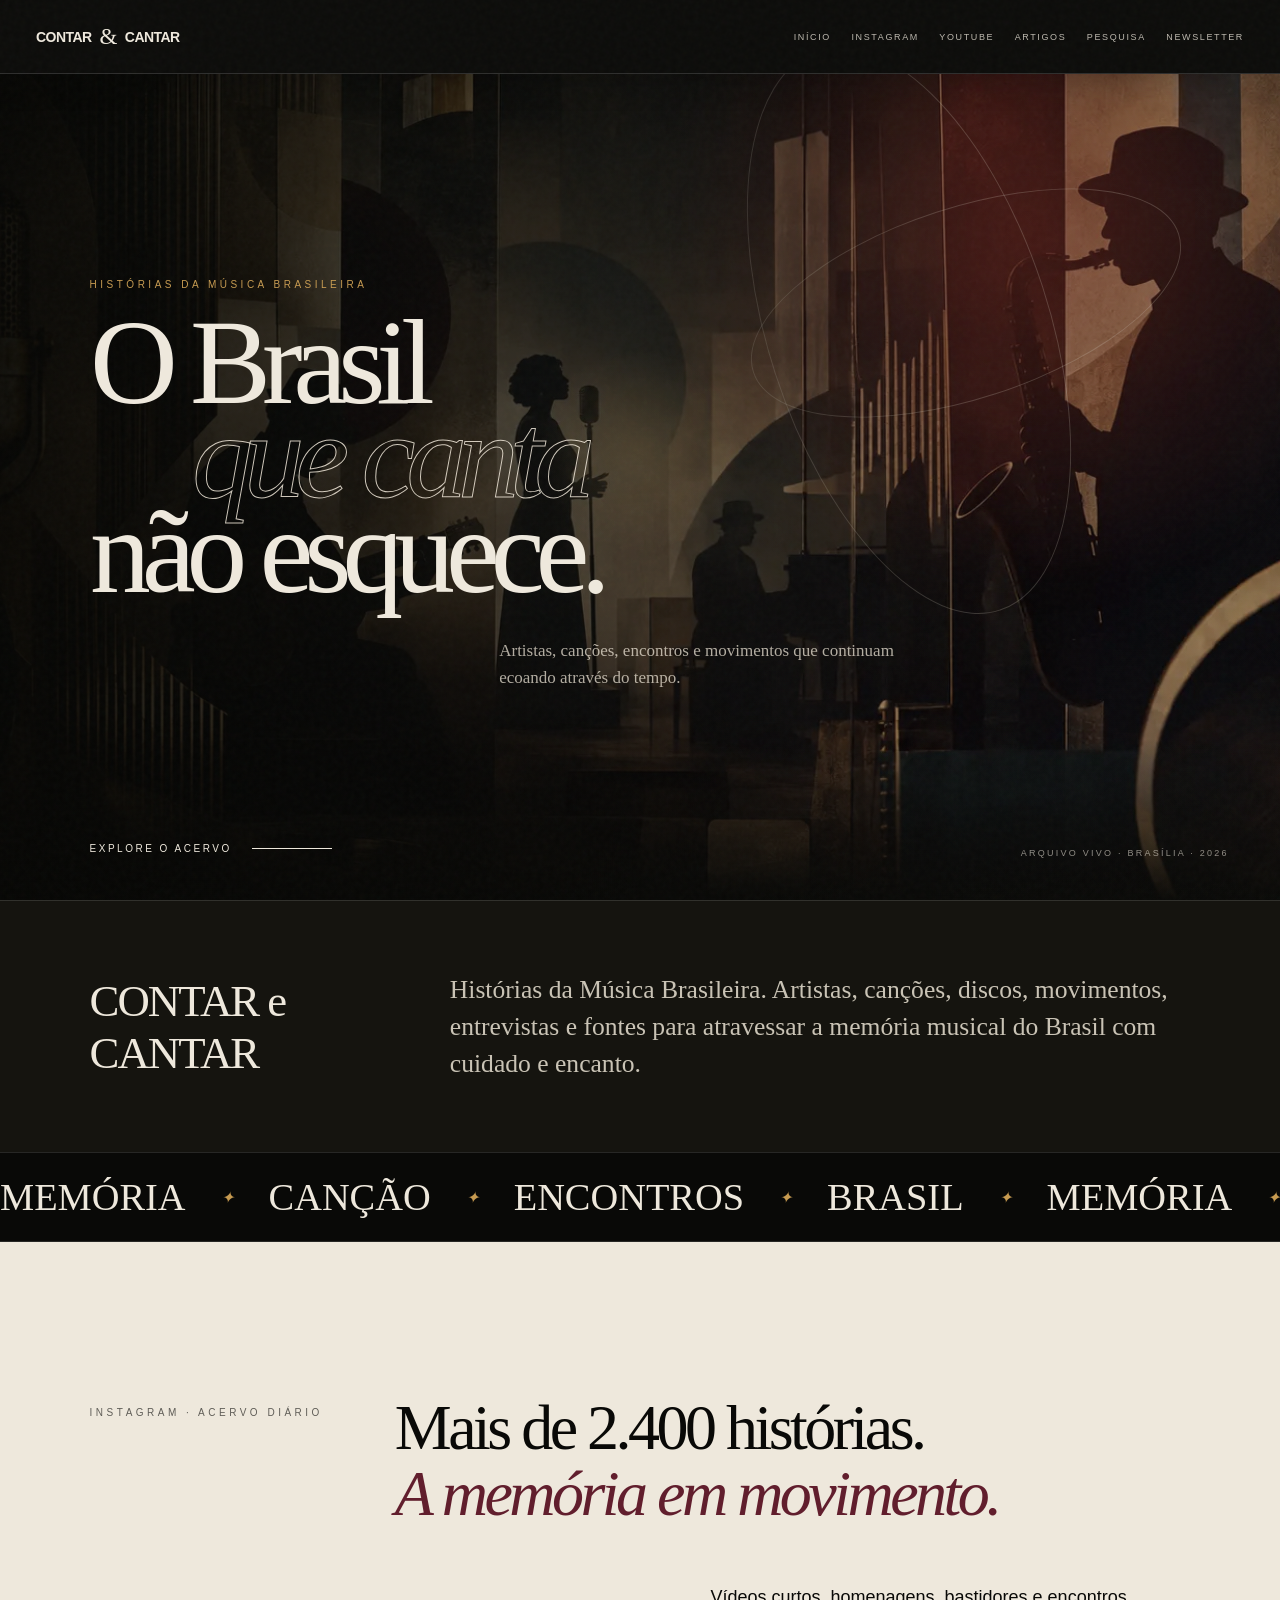
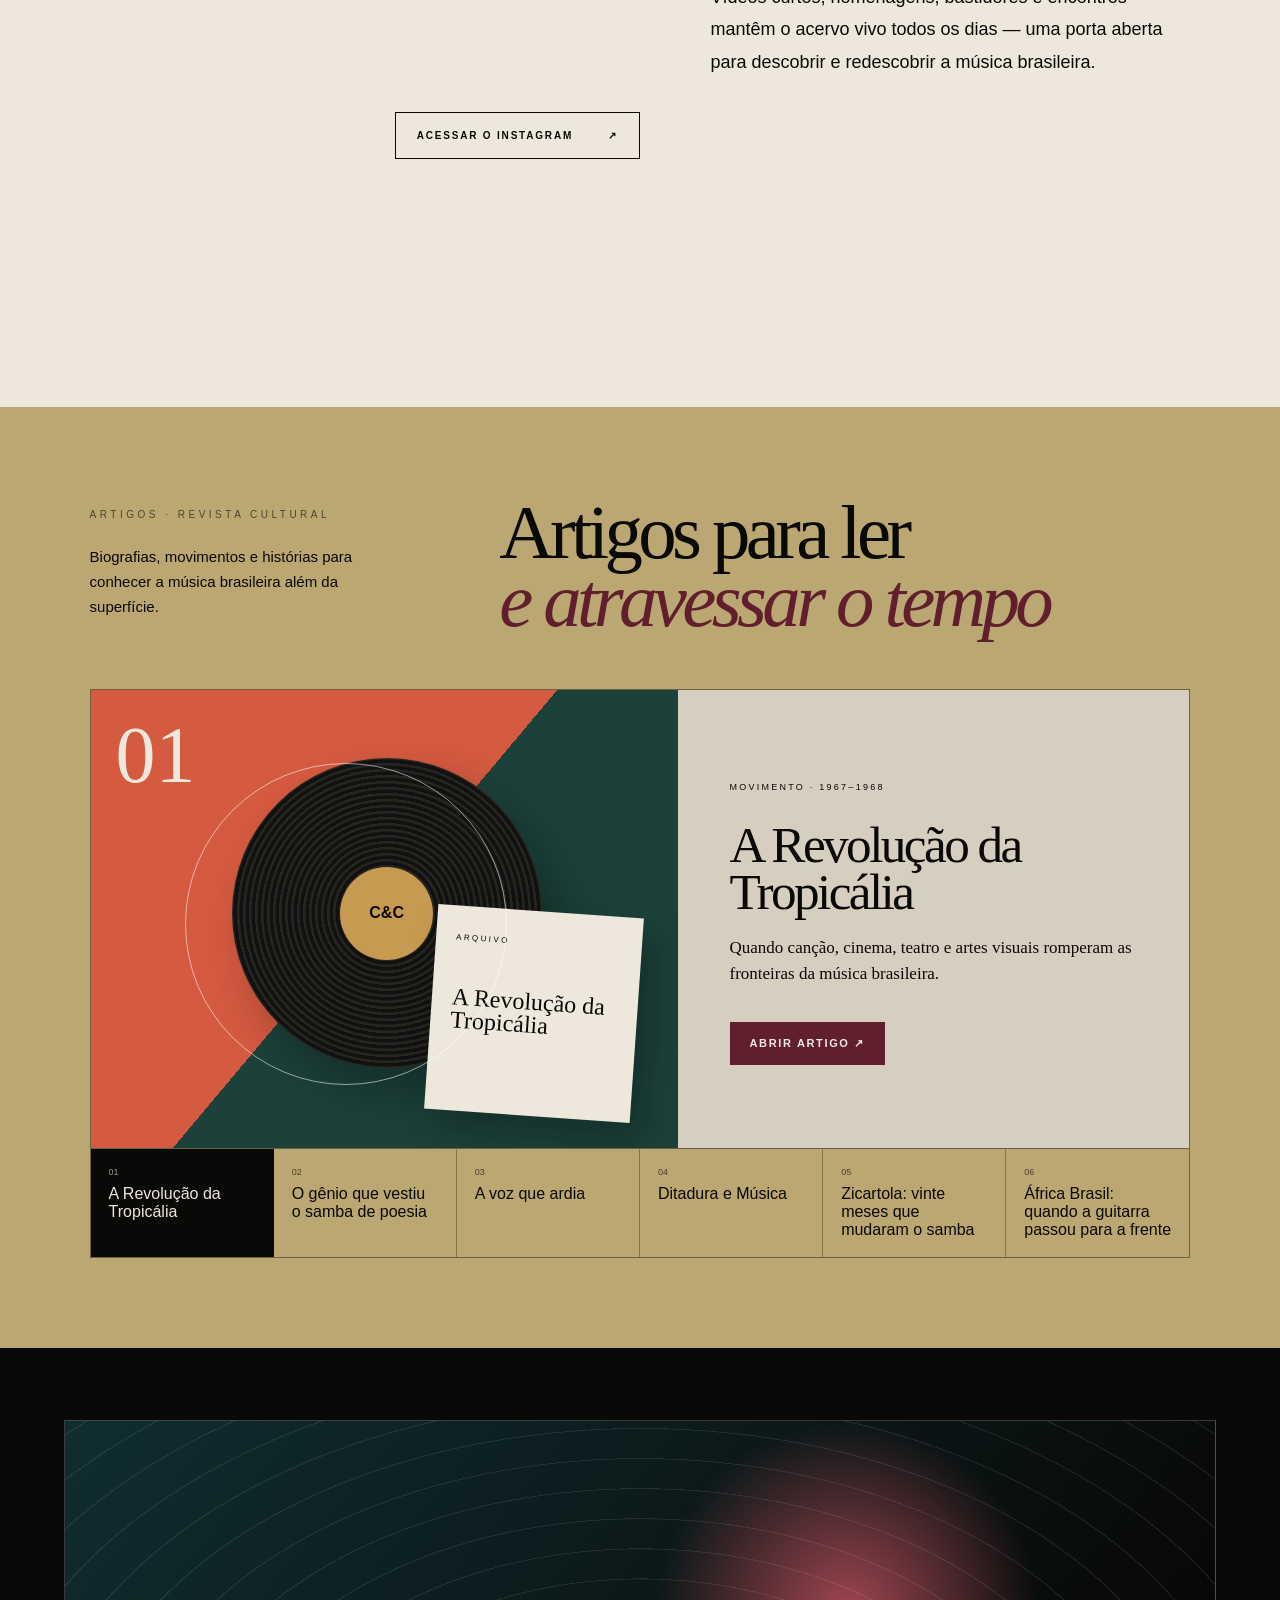
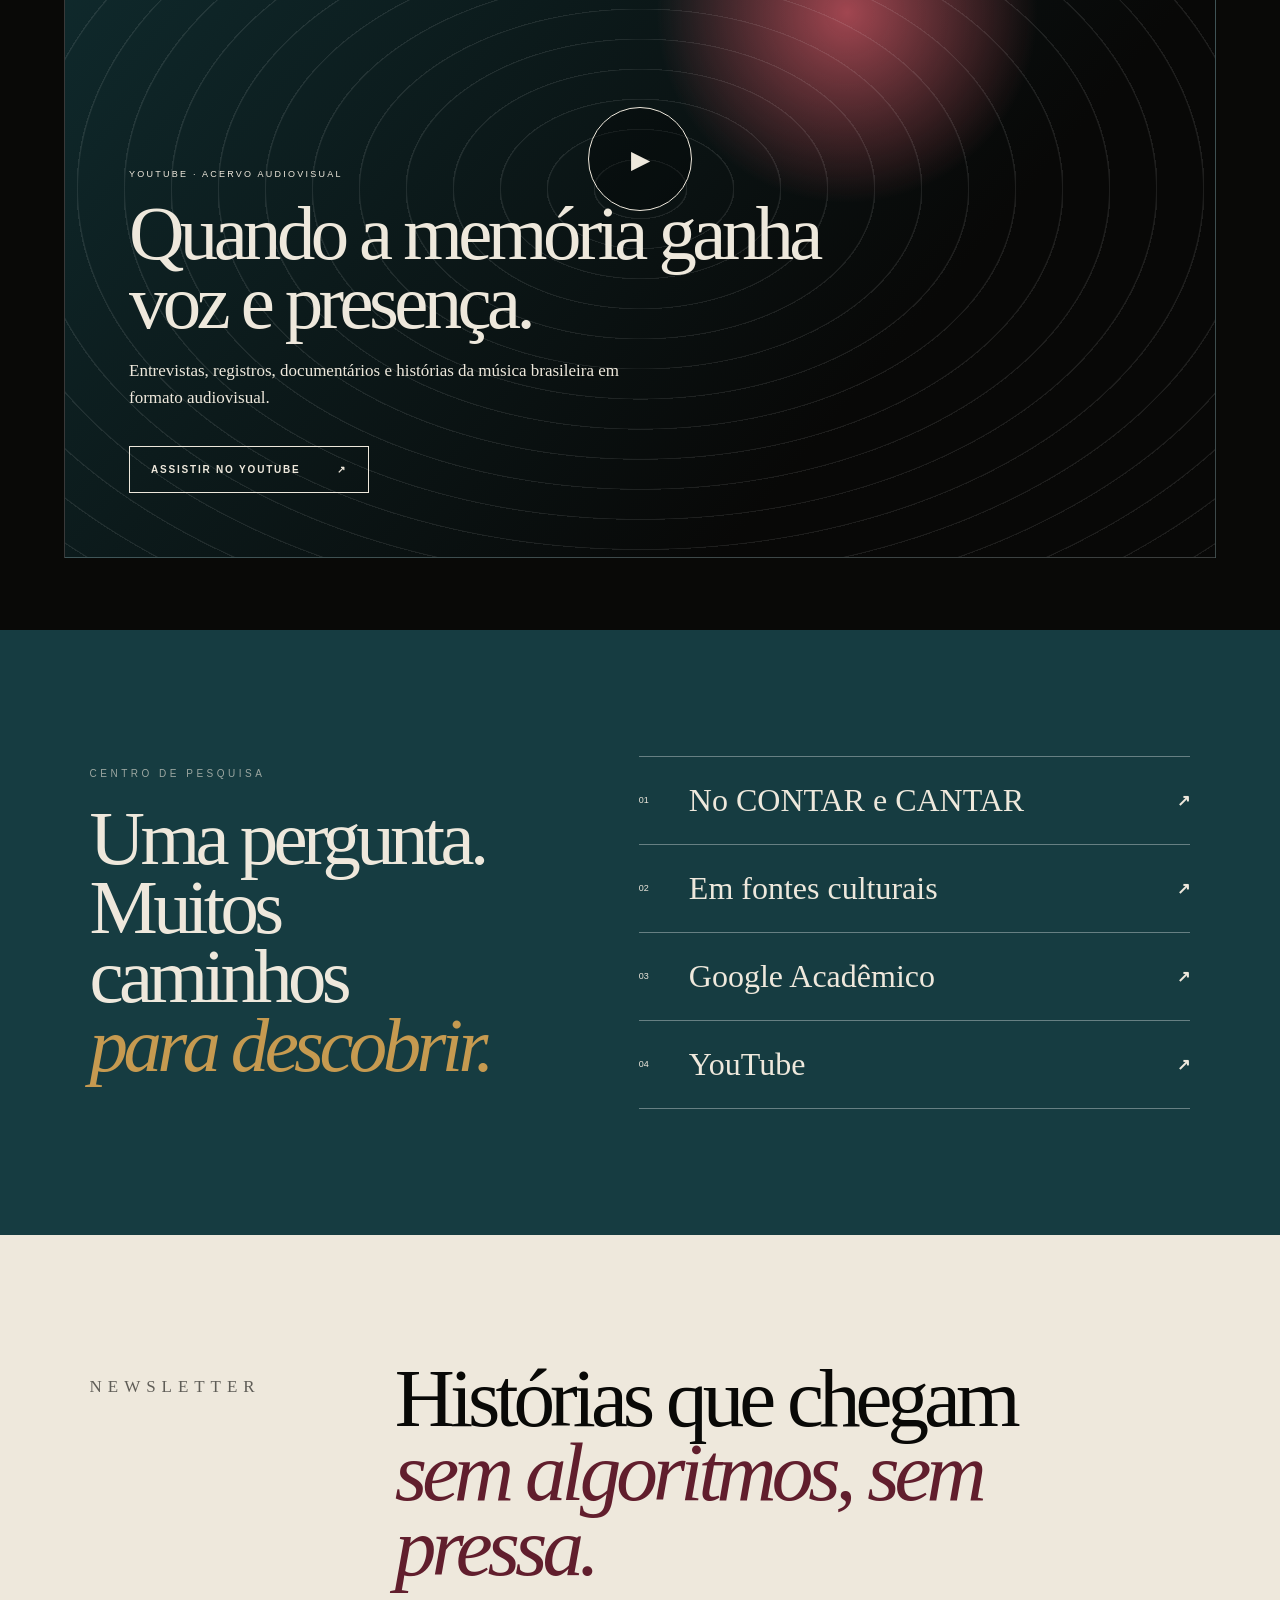
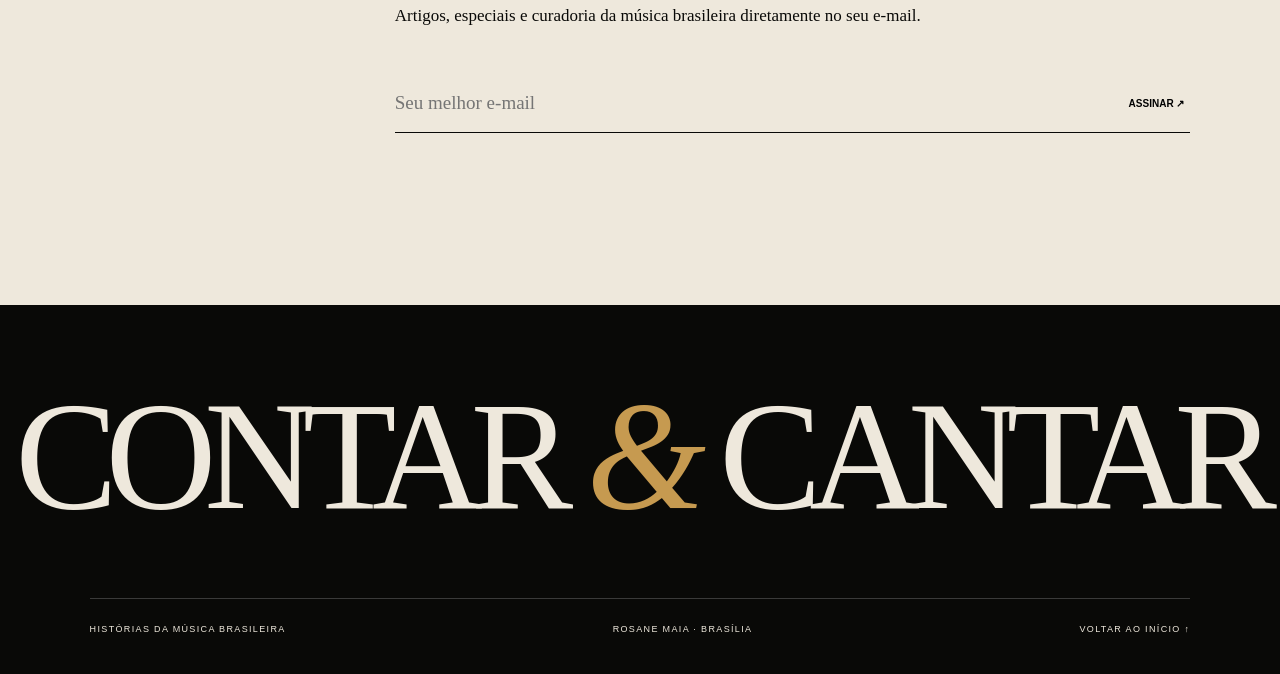
==== index.html @ 78b7885a "Add files via upload" ====
<!doctype html>
<html lang="pt-BR">
<head>
  <meta charset="utf-8">
  <meta name="viewport" content="width=device-width,initial-scale=1">
  <meta name="description" content="Histórias da Música Brasileira. Artistas, canções, discos, movimentos, entrevistas e fontes.">
  <meta name="theme-color" content="#0b0b09">
  <meta name="robots" content="index,follow,max-image-preview:large">
  <title>CONTAR e CANTAR | Histórias da Música Brasileira</title>
  <link rel="canonical" href="https://rmcontarecantar.art.br/">
  <link rel="icon" href="favicon.svg" type="image/svg+xml">
  <link rel="preload" as="image" href="assets/images/hero.webp" type="image/webp" fetchpriority="high">
  <meta property="og:locale" content="pt_BR">
  <meta property="og:type" content="website">
  <meta property="og:site_name" content="RM ContaReCantar">
  <meta property="og:title" content="CONTAR e CANTAR | Histórias da Música Brasileira">
  <meta property="og:description" content="Artistas, canções, discos, movimentos, entrevistas e fontes para atravessar a memória musical do Brasil.">
  <meta property="og:url" content="https://rmcontarecantar.art.br/">
  <meta property="og:image" content="https://rmcontarecantar.art.br/assets/images/og-contar-cantar.jpg">
  <meta property="og:image:width" content="1200">
  <meta property="og:image:height" content="630">
  <meta property="og:image:alt" content="CONTAR e CANTAR — Histórias da Música Brasileira">
  <meta name="twitter:card" content="summary_large_image">
  <meta name="twitter:title" content="CONTAR e CANTAR | Histórias da Música Brasileira">
  <meta name="twitter:description" content="Um arquivo vivo de artistas, canções, encontros e movimentos da música brasileira.">
  <meta name="twitter:image" content="https://rmcontarecantar.art.br/assets/images/og-contar-cantar.jpg">
  <script async src="https://www.googletagmanager.com/gtag/js?id=G-LFFVYB42R1"></script>
  <script>
    window.dataLayer = window.dataLayer || [];
    function gtag(){dataLayer.push(arguments);}
    gtag('js', new Date());
    gtag('config', 'G-LFFVYB42R1');
  </script>
  <style>
    :root{--ink:#090907;--paper:#eee8dc;--gold:#c69a50;--wine:#611e2d;--petrol:#163c41;--mx:0;--my:0;--px:50vw;--py:50vh}
    *{box-sizing:border-box}
    html{scroll-behavior:smooth;background:var(--ink)}
    body{margin:0;overflow-x:hidden;background:var(--ink);color:var(--paper);font-family:Arial,Helvetica,sans-serif}
    a{color:inherit;text-decoration:none}
    button,input{font:inherit}
    .sr-only{position:absolute;width:1px;height:1px;padding:0;margin:-1px;overflow:hidden;clip:rect(0,0,0,0);white-space:nowrap;border:0}
    .grain{position:fixed;inset:0;z-index:100;pointer-events:none;opacity:.07;mix-blend-mode:screen;background-image:url("data:image/svg+xml,%3Csvg viewBox='0 0 180 180' xmlns='http://www.w3.org/2000/svg'%3E%3Cfilter id='n'%3E%3CfeTurbulence type='fractalNoise' baseFrequency='.9' numOctaves='4' stitchTiles='stitch'/%3E%3C/filter%3E%3Crect width='100%25' height='100%25' filter='url(%23n)' opacity='.45'/%3E%3C/svg%3E")}
    .aura{position:fixed;z-index:99;left:var(--px);top:var(--py);width:210px;height:210px;border-radius:50%;pointer-events:none;background:radial-gradient(circle,rgba(214,170,89,.14),transparent 68%);mix-blend-mode:screen;transform:translate(-50%,-50%)}
    header{position:fixed;inset:0 0 auto;z-index:90;min-height:74px;display:flex;align-items:center;justify-content:space-between;padding:18px 36px;background:#0b0b09;border-bottom:1px solid rgba(255,255,255,.14);box-shadow:0 8px 30px rgba(0,0,0,.18)}
    .brand{display:flex;align-items:center;gap:8px;font-size:14px;font-weight:800;letter-spacing:-.04em}
    .brand i{font:400 23px Georgia,serif}
    nav{display:flex;gap:clamp(12px,1.6vw,28px);font-size:9px;text-transform:uppercase;letter-spacing:.18em}
    nav a{position:relative;opacity:.78}
    nav a:hover{opacity:1}
    nav a:after{content:"";position:absolute;left:0;bottom:-6px;width:100%;height:1px;background:currentColor;transform:scaleX(0);transition:.3s}
    nav a:hover:after{transform:scaleX(1)}
    .menu{display:none;border:0;background:none;color:var(--paper);width:42px;height:42px}
    .menu span{display:block;width:24px;height:1px;margin:6px auto;background:currentColor}
    .hero{position:relative;min-height:100svh;overflow:hidden;display:flex;align-items:center;padding:150px 7vw 80px;isolation:isolate}
    .hero:after{content:"";position:absolute;inset:0;z-index:-1;background:linear-gradient(90deg,rgba(5,5,3,.94),rgba(5,5,3,.58) 45%,rgba(5,5,3,.16) 76%),linear-gradient(0deg,var(--ink),transparent 18%)}
    .hero-image{position:absolute;inset:-5%;z-index:-2;background:linear-gradient(130deg,rgba(15,45,48,.26),rgba(75,18,32,.18)),url("assets/images/hero.webp") center/cover no-repeat;transform:translate(calc(var(--mx) * -18px),calc(var(--my) * -18px)) scale(1.04);transition:transform .2s ease-out;filter:saturate(.84) contrast(1.08)}
    .glow{position:absolute;z-index:-1;width:60vw;height:60vw;right:-10vw;top:-12vw;border-radius:50%;background:radial-gradient(circle,rgba(133,46,36,.55),transparent 67%);filter:blur(20px);animation:breathe 6s ease-in-out infinite alternate}
    @keyframes breathe{to{transform:scale(1.18) translate(-3vw,2vw);opacity:.72}}
    .orbit{position:absolute;z-index:-1;border:1px solid rgba(239,229,211,.24);border-radius:50%;transform:rotate(-18deg);animation:orbit 16s ease-in-out infinite alternate}
    .orbit.one{width:35vw;height:15vw;right:7vw;top:23vh}.orbit.two{width:22vw;height:46vw;right:18vw;top:4vh;animation-duration:22s}
    @keyframes orbit{to{transform:rotate(12deg) translate3d(15px,-8px,0)}}
    .hero-copy{position:relative;z-index:2;max-width:980px}
    .kicker,.mark{margin:0 0 25px;font-size:10px;letter-spacing:.35em;text-transform:uppercase}.kicker{color:var(--gold)}
    h1{margin:0;font:400 clamp(68px,9.5vw,154px)/.78 Georgia,serif;letter-spacing:-.075em}
    h1 span{display:block;animation:rise 1.1s cubic-bezier(.2,.7,.2,1) both}h1 span:nth-child(2){margin-left:8vw;animation-delay:.12s}h1 span:nth-child(3){animation-delay:.24s}
    @keyframes rise{from{opacity:0;transform:translateY(70px) skewY(4deg)}to{opacity:1;transform:none}}
    .outline{color:transparent;-webkit-text-stroke:1px rgba(242,234,219,.84);font-style:italic}
    .hero-intro{max-width:430px;margin:38px 0 0 32vw;color:rgba(242,234,219,.72);font:17px/1.6 Georgia,serif}
    .explore{position:absolute;left:7vw;bottom:46px;display:flex;align-items:center;gap:20px;font-size:10px;text-transform:uppercase;letter-spacing:.25em}.explore:after{content:"";width:80px;height:1px;background:var(--paper);transition:.3s}.explore:hover:after{width:130px}
    .index{position:absolute;right:4vw;bottom:42px;margin:0;font-size:9px;text-transform:uppercase;letter-spacing:.25em;opacity:.58}
    .intro{display:grid;grid-template-columns:minmax(230px,.8fr) 2fr;gap:5vw;align-items:center;padding:70px 7vw;background:#15140f;border-top:1px solid rgba(255,255,255,.12)}
    .intro strong{font:400 clamp(28px,3.5vw,55px) Georgia,serif;letter-spacing:-.045em}.intro p{max-width:880px;margin:0;color:rgba(242,234,219,.82);font:clamp(19px,2vw,30px)/1.45 Georgia,serif}
    .marquee{overflow:hidden;padding:22px 0;border-block:1px solid rgba(255,255,255,.12)}.marquee div{width:max-content;display:flex;align-items:center;gap:35px;animation:marquee 25s linear infinite}.marquee span{font:clamp(24px,3vw,48px) Georgia,serif}.marquee i{color:var(--gold)}
    @keyframes marquee{to{transform:translateX(-50%)}}
    .reveal{opacity:0;transform:translateY(48px);transition:opacity .9s,transform .9s}.reveal.visible{opacity:1;transform:none}
    .instagram{min-height:85vh;display:grid;grid-template-columns:1fr 3fr;gap:40px;padding:17vh 7vw;background:var(--paper);color:var(--ink)}
    .mark{padding-top:12px;opacity:.62}
    .instagram h2{max-width:1000px;margin:0;font:400 clamp(42px,5vw,78px)/1.02 Georgia,serif;letter-spacing:-.055em}.instagram h2 em{color:var(--wine);font-weight:400}
    .instagram .support{display:block;max-width:480px;margin:55px 0 0 auto;font-size:18px;line-height:1.8}
    .cta{display:inline-flex;align-items:center;justify-content:space-between;gap:35px;min-width:240px;margin-top:34px;padding:17px 21px;border:1px solid;font-size:10px;font-weight:700;letter-spacing:.18em;text-transform:uppercase;transition:.25s}.cta:hover{transform:translateY(-4px);background:var(--wine);color:var(--paper)}
    .stories{padding:10vh 7vw;background:#bba772;color:var(--ink)}
    .stories-head{display:grid;grid-template-columns:1fr 2fr;gap:5vw;align-items:end;margin-bottom:6vh}.stories-head h2{margin:0;font:400 clamp(48px,6vw,88px)/.88 Georgia,serif;letter-spacing:-.06em}.stories-head em{color:var(--wine);font-weight:400}
    .description{max-width:290px;font-size:15px;line-height:1.65}
    .story-stage{display:grid;grid-template-columns:1.15fr 1fr;min-height:460px;border:1px solid rgba(0,0,0,.42)}
    .story-visual{position:relative;overflow:hidden;min-height:430px;background:radial-gradient(circle at 65% 40%,#e7b23f 0 12%,transparent 12.5%),linear-gradient(130deg,#d45a40 0 48%,#1c413a 48%)}.story-visual:after{content:"";position:absolute;width:320px;height:320px;left:16%;top:16%;border:1px solid rgba(255,255,255,.55);border-radius:50%}
    .story-number{position:absolute;left:25px;top:20px;color:var(--paper);font:80px Georgia,serif}
    .record{position:absolute;left:24%;top:15%;width:310px;aspect-ratio:1;border-radius:50%;background:repeating-radial-gradient(circle,#111 0 3px,#27251f 4px 6px);box-shadow:20px 25px 45px rgba(0,0,0,.28);animation:spin 16s linear infinite}.record:after{content:"C&C";position:absolute;inset:35%;display:grid;place-items:center;border-radius:50%;background:var(--gold);font-weight:800}
    @keyframes spin{to{transform:rotate(360deg)}}
    .story-poster{position:absolute;right:7%;bottom:7%;width:35%;min-height:205px;padding:20px;background:var(--paper);transform:rotate(4deg);box-shadow:15px 18px 35px rgba(0,0,0,.25)}.story-poster span{font-size:8px;letter-spacing:.3em}.story-poster strong{display:block;margin-top:42px;font:400 24px/.95 Georgia,serif}
    .story-copy{display:flex;flex-direction:column;justify-content:center;padding:4vw;background:#d6cebF}.story-copy>p{font-size:9px;letter-spacing:.25em;text-transform:uppercase}.story-copy h3{margin:20px 0;font:400 clamp(38px,4vw,62px)/.92 Georgia,serif;letter-spacing:-.05em}.story-copy>span{font:17px/1.55 Georgia,serif}.story-copy>a{align-self:flex-start;margin-top:34px;padding:14px 19px;background:var(--wine);color:var(--paper);border:1px solid var(--wine);font-size:11px;font-weight:800;letter-spacing:.15em;text-transform:uppercase;transition:.25s}.story-copy>a:hover{transform:translateY(-3px);background:var(--ink);border-color:var(--ink)}
    .tabs{display:grid;grid-template-columns:repeat(6,1fr);border:1px solid rgba(0,0,0,.42);border-top:0}.tabs a{min-height:92px;padding:18px;border-right:1px solid rgba(0,0,0,.3);background:transparent;cursor:pointer}.tabs a:last-child{border-right:0}.tabs a.active,.tabs a:hover,.tabs a:focus-visible{background:var(--ink);color:var(--paper)}.tabs span{display:block;margin-bottom:8px;font-size:9px;opacity:.65}
    .youtube{padding:8vh 5vw;background:var(--ink)}
    .screen{position:relative;min-height:82vh;display:flex;align-items:flex-end;overflow:hidden;padding:5vw;background:radial-gradient(circle at 68% 26%,rgba(187,79,91,.85),transparent 20%),linear-gradient(130deg,#102d30,#080807 72%);border:1px solid rgba(255,255,255,.2)}
    .screen:before{content:"";position:absolute;inset:-25%;background:repeating-radial-gradient(ellipse at center,transparent 0 45px,rgba(255,255,255,.09) 46px 47px);animation:orbit 20s infinite alternate}
    .play{position:absolute;z-index:2;left:50%;top:46%;width:104px;height:104px;transform:translate(-50%,-50%);border:1px solid var(--paper);border-radius:50%;background:rgba(0,0,0,.28);color:var(--paper);font-size:25px}
    .caption{position:relative;z-index:2;max-width:720px}.caption>p{font-size:9px;letter-spacing:.25em;text-transform:uppercase}.caption h2{margin:20px 0;font:400 clamp(48px,6vw,92px)/.9 Georgia,serif;letter-spacing:-.06em}.caption>span{display:block;max-width:520px;font:17px/1.6 Georgia,serif}.caption .cta:hover{background:var(--gold);color:var(--ink)}
    .research{display:grid;grid-template-columns:1fr 1.2fr;gap:7vw;padding:14vh 7vw;background:var(--petrol)}.research h2{margin:0;font:400 clamp(50px,6vw,90px)/.9 Georgia,serif;letter-spacing:-.06em}.research h2 em{color:var(--gold);font-weight:400}
    .research-links a{display:grid;grid-template-columns:50px 1fr 25px;align-items:center;padding:25px 0;border-top:1px solid rgba(255,255,255,.35)}.research-links a:last-child{border-bottom:1px solid rgba(255,255,255,.35)}.research-links span{font-size:9px}.research-links strong{font:400 clamp(22px,2.5vw,38px) Georgia,serif}.research-links b{text-align:right}
    .newsletter{display:grid;grid-template-columns:1fr 3fr;gap:40px;padding:14vh 7vw;background:var(--paper);color:var(--ink)}.newsletter h2{margin:0;font:400 clamp(48px,6.5vw,98px)/.9 Georgia,serif;letter-spacing:-.06em}.newsletter h2 em{color:var(--wine);font-weight:400}.newsletter p{font:17px/1.6 Georgia,serif}.newsletter form{display:flex;margin-top:45px;border-bottom:1px solid}.newsletter input{flex:1;padding:18px 0;border:0;background:transparent;font:19px Georgia,serif;outline:0}.newsletter button{border:0;background:transparent;font-size:10px;font-weight:700;text-transform:uppercase;cursor:pointer}.form-note{min-height:20px;font:13px Arial!important;color:var(--wine)}
    footer{padding:10vh 7vw 40px;background:var(--ink);text-align:center}.footer-title{display:flex;justify-content:center;align-items:center;gap:2vw;font:400 clamp(60px,12vw,185px)/.8 Georgia,serif;letter-spacing:-.08em}.footer-title i{color:var(--gold);font-weight:400}.footer-bottom{display:flex;justify-content:space-between;margin-top:80px;padding-top:25px;border-top:1px solid rgba(255,255,255,.2);font-size:9px;letter-spacing:.15em;text-transform:uppercase}
    @media(max-width:800px){
      .aura{display:none}header{padding:16px 20px}.menu{display:block}nav{position:absolute;top:74px;left:0;right:0;display:none;flex-direction:column;gap:0;padding:15px 20px 22px;background:#0b0b09;border-top:1px solid rgba(255,255,255,.12)}nav.open{display:flex}nav a{padding:14px 0;font-size:11px}
      .hero{min-height:94svh;padding:130px 22px 90px}.hero-image{inset:0;background-position:62% center}.orbit{display:none}h1{font-size:18vw}.hero h1 span:nth-child(2){margin-left:6vw}.hero-intro{max-width:78%;margin:30px 0 0 15vw;font-size:15px}.explore{left:22px;bottom:32px}.index{display:none}
      .intro,.instagram,.stories-head,.research,.newsletter{grid-template-columns:1fr}.intro{padding:55px 22px}.marquee{padding:16px 0}.instagram,.stories,.research,.newsletter{padding:11vh 22px}.instagram{gap:30px}.instagram h2{font-size:12vw}.instagram .support{margin:42px 0 0;font-size:16px}
      .stories-head h2{font-size:14vw}.story-stage{grid-template-columns:1fr}.story-visual{min-height:350px}.record{width:68vw;left:-8%;top:10%}.story-poster{width:45%;min-height:185px}.story-copy{padding:38px 24px}.story-copy h3{font-size:11vw}.tabs{grid-template-columns:1fr}.tabs a{border-right:0;border-bottom:1px solid rgba(0,0,0,.3)}.tabs a:last-child{border-bottom:0}
      .youtube{padding:5vh 0}.screen{min-height:74vh;padding:35px 22px}.play{width:82px;height:82px}.caption h2{font-size:13vw}.research h2,.newsletter h2{font-size:14vw}.research-links strong{font-size:7vw}.newsletter form{display:block}.newsletter input{width:100%}.newsletter button{padding:18px 0}.footer-title{flex-wrap:wrap;font-size:19vw}.footer-bottom{flex-direction:column;gap:18px}
    }
    @media(prefers-reduced-motion:reduce){html{scroll-behavior:auto}*,*:before,*:after{animation-duration:.01ms!important;animation-iteration-count:1!important;transition-duration:.01ms!important}.reveal{opacity:1;transform:none}}
  </style>
</head>
<body>
  <div class="grain" aria-hidden="true"></div><div class="aura" aria-hidden="true"></div>
  <header>
    <a class="brand" href="#inicio" aria-label="CONTAR e CANTAR — início"><span>CONTAR</span><i>&amp;</i><span>CANTAR</span></a>
    <nav id="nav" aria-label="Principal">
      <a href="#inicio">Início</a><a href="#instagram">Instagram</a><a href="#youtube">YouTube</a><a href="#artigos">Artigos</a><a href="#pesquisa">Pesquisa</a><a href="#newsletter">Newsletter</a>
    </nav>
    <button class="menu" id="menu" type="button" aria-label="Abrir menu" aria-expanded="false"><span></span><span></span></button>
  </header>

  <main>
    <section class="hero" id="inicio">
      <div class="hero-image" aria-hidden="true"></div><div class="glow" aria-hidden="true"></div><div class="orbit one" aria-hidden="true"></div><div class="orbit two" aria-hidden="true"></div>
      <div class="hero-copy">
        <p class="kicker">Histórias da música brasileira</p>
        <h1><span>O Brasil</span><span class="outline">que canta</span><span>não esquece.</span></h1>
        <p class="hero-intro">Artistas, canções, encontros e movimentos que continuam ecoando através do tempo.</p>
      </div>
      <a class="explore" href="#instagram">Explore o acervo</a><p class="index">Arquivo vivo · Brasília · 2026</p>
    </section>

    <section class="intro">
      <strong>CONTAR e CANTAR</strong>
      <p>Histórias da Música Brasileira. Artistas, canções, discos, movimentos, entrevistas e fontes para atravessar a memória musical do Brasil com cuidado e encanto.</p>
    </section>

    <div class="marquee" aria-hidden="true"><div><span>MEMÓRIA</span><i>✦</i><span>CANÇÃO</span><i>✦</i><span>ENCONTROS</span><i>✦</i><span>BRASIL</span><i>✦</i><span>MEMÓRIA</span><i>✦</i><span>CANÇÃO</span><i>✦</i><span>ENCONTROS</span><i>✦</i><span>BRASIL</span><i>✦</i></div></div>

    <section class="instagram reveal" id="instagram">
      <p class="mark">Instagram · Acervo diário</p>
      <div>
        <h2>Mais de 2.400 histórias.<br><em>A memória em movimento.</em></h2>
        <span class="support">Vídeos curtos, homenagens, bastidores e encontros mantêm o acervo vivo todos os dias — uma porta aberta para descobrir e redescobrir a música brasileira.</span>
        <a class="cta" href="https://www.instagram.com/contandoecantandorosanemaia/" target="_blank" rel="noopener">Acessar o Instagram <b>↗</b></a>
      </div>
    </section>

    <section class="stories reveal" id="artigos">
      <div class="stories-head">
        <div><p class="mark">Artigos · Revista Cultural</p><p class="description">Biografias, movimentos e histórias para conhecer a música brasileira além da superfície.</p></div>
        <h2>Artigos para ler<br><em>e atravessar o tempo</em></h2>
      </div>
      <div class="story-stage">
        <div class="story-visual" aria-hidden="true"><span class="story-number" id="story-number">01</span><div class="record"></div><div class="story-poster"><span>ARQUIVO</span><strong id="poster-title">A Revolução da Tropicália</strong></div></div>
        <div class="story-copy">
          <p id="story-eyebrow">Movimento · 1967–1968</p><h3 id="story-title">A Revolução da Tropicália</h3><span id="story-description">Quando canção, cinema, teatro e artes visuais romperam as fronteiras da música brasileira.</span>
          <a id="story-link" href="tropicalia.html">Abrir artigo <b>↗</b></a>
        </div>
      </div>
      <div class="tabs" aria-label="Abrir um artigo">
        <a class="active" href="tropicalia.html" data-story="0"><span>01</span>A Revolução da Tropicália</a>
        <a href="cartola.html" data-story="1"><span>02</span>O gênio que vestiu o samba de poesia</a>
        <a href="elis.html" data-story="2"><span>03</span>A voz que ardia</a>
        <a href="ditadura-musica.html" data-story="3"><span>04</span>Ditadura e Música</a>
        <a href="zicartola.html" data-story="4"><span>05</span>Zicartola: vinte meses que mudaram o samba</a>
        <a href="africa-brasil.html" data-story="5"><span>06</span>África Brasil: quando a guitarra passou para a frente</a>
      </div>
    </section>

    <section class="youtube reveal" id="youtube">
      <div class="screen">
        <button class="play" type="button" aria-label="Acessar o canal no YouTube" onclick="window.open('https://www.youtube.com/@rosanemaia4419','_blank','noopener')">▶</button>
        <div class="caption"><p>YouTube · Acervo audiovisual</p><h2>Quando a memória ganha voz e presença.</h2><span>Entrevistas, registros, documentários e histórias da música brasileira em formato audiovisual.</span><a class="cta" href="https://www.youtube.com/@rosanemaia4419" target="_blank" rel="noopener">Assistir no YouTube <b>↗</b></a></div>
      </div>
    </section>

    <section class="research reveal" id="pesquisa">
      <div><p class="mark">Centro de pesquisa</p><h2>Uma pergunta.<br>Muitos caminhos<br><em>para descobrir.</em></h2></div>
      <div class="research-links">
        <a href="universos.html"><span>01</span><strong>No CONTAR e CANTAR</strong><b>↗</b></a>
        <a href="https://dicionariompb.com.br/" target="_blank" rel="noopener"><span>02</span><strong>Em fontes culturais</strong><b>↗</b></a>
        <a href="https://scholar.google.com.br/" target="_blank" rel="noopener"><span>03</span><strong>Google Acadêmico</strong><b>↗</b></a>
        <a href="https://www.youtube.com/@rosanemaia4419" target="_blank" rel="noopener"><span>04</span><strong>YouTube</strong><b>↗</b></a>
      </div>
    </section>

    <section class="newsletter reveal" id="newsletter">
      <p class="mark">Newsletter</p>
      <div><h2>Histórias que chegam<br><em>sem algoritmos, sem pressa.</em></h2><p>Artigos, especiais e curadoria da música brasileira diretamente no seu e-mail.</p>
        <form id="newsletter-form"><label class="sr-only" for="email">Seu melhor e-mail</label><input id="email" type="email" required placeholder="Seu melhor e-mail"><button type="submit">Assinar ↗</button></form>
        <p class="form-note" id="form-note" aria-live="polite"></p>
      </div>
    </section>
  </main>

  <footer>
    <div class="footer-title"><span>CONTAR</span><i>&amp;</i><span>CANTAR</span></div>
    <div class="footer-bottom"><span>Histórias da Música Brasileira</span><span>Rosane Maia · Brasília</span><a href="#inicio">Voltar ao início ↑</a></div>
  </footer>

  <script>
    const stories=[
      {n:"01",eyebrow:"Movimento · 1967–1968",title:"A Revolução da Tropicália",description:"Quando canção, cinema, teatro e artes visuais romperam as fronteiras da música brasileira.",href:"tropicalia.html"},
      {n:"02",eyebrow:"Biografia · Cartola",title:"O gênio que vestiu o samba de poesia",description:"Uma trajetória marcada por silêncio, retorno e canções que atravessaram gerações.",href:"cartola.html"},
      {n:"03",eyebrow:"Análise · Elis Regina",title:"A voz que ardia",description:"Intensidade, precisão e presença: a intérprete que transformou cada palco em acontecimento.",href:"elis.html"},
      {n:"04",eyebrow:"Pesquisa · Memória",title:"Ditadura e Música",description:"Canções, censura e resistência durante os anos de silêncio — a música brasileira como documento e enfrentamento.",href:"ditadura-musica.html"},
      {n:"05",eyebrow:"História · Rio de Janeiro · 1964–1965",title:"Zicartola: vinte meses que mudaram o mapa do samba",description:"A cozinha de Dona Zica e a música de Cartola fizeram de um sobrado no Centro do Rio um encontro decisivo para o samba brasileiro.",href:"zicartola.html"},
      {n:"06",eyebrow:"Discos da música brasileira · 1976",title:"África Brasil: quando a guitarra passou para a frente",description:"O álbum em que Jorge Ben colocou a guitarra elétrica no centro de uma mistura de samba, funk, percussão, futebol, alquimia e afirmação negra.",href:"africa-brasil.html"}
    ];
    const menu=document.getElementById("menu"),nav=document.getElementById("nav");
    menu.addEventListener("click",()=>{const open=nav.classList.toggle("open");menu.setAttribute("aria-expanded",String(open))});
    nav.querySelectorAll("a").forEach(a=>a.addEventListener("click",()=>{nav.classList.remove("open");menu.setAttribute("aria-expanded","false")}));
    const showStory=link=>{
      const s=stories[Number(link.dataset.story)];
      document.getElementById("story-number").textContent=s.n;document.getElementById("story-eyebrow").textContent=s.eyebrow;document.getElementById("story-title").textContent=s.title;document.getElementById("poster-title").textContent=s.title;document.getElementById("story-description").textContent=s.description;document.getElementById("story-link").href=s.href;
      document.querySelectorAll("[data-story]").forEach(item=>item.classList.toggle("active",item===link));
    };
    document.querySelectorAll("[data-story]").forEach(link=>{
      link.addEventListener("mouseenter",()=>showStory(link));
      link.addEventListener("focus",()=>showStory(link));
    });
    const observer=new IntersectionObserver(entries=>entries.forEach(entry=>{if(entry.isIntersecting)entry.target.classList.add("visible")}),{threshold:.12});document.querySelectorAll(".reveal").forEach(el=>observer.observe(el));
    window.addEventListener("pointermove",e=>{document.documentElement.style.setProperty("--mx",e.clientX/window.innerWidth-.5);document.documentElement.style.setProperty("--my",e.clientY/window.innerHeight-.5);document.documentElement.style.setProperty("--px",e.clientX+"px");document.documentElement.style.setProperty("--py",e.clientY+"px")},{passive:true});
    document.getElementById("newsletter-form").addEventListener("submit",e=>{e.preventDefault();document.getElementById("form-note").textContent="Cadastro demonstrativo: conectaremos o formulário ao serviço de newsletter na versão definitiva."});
  </script>
</body>
</html>
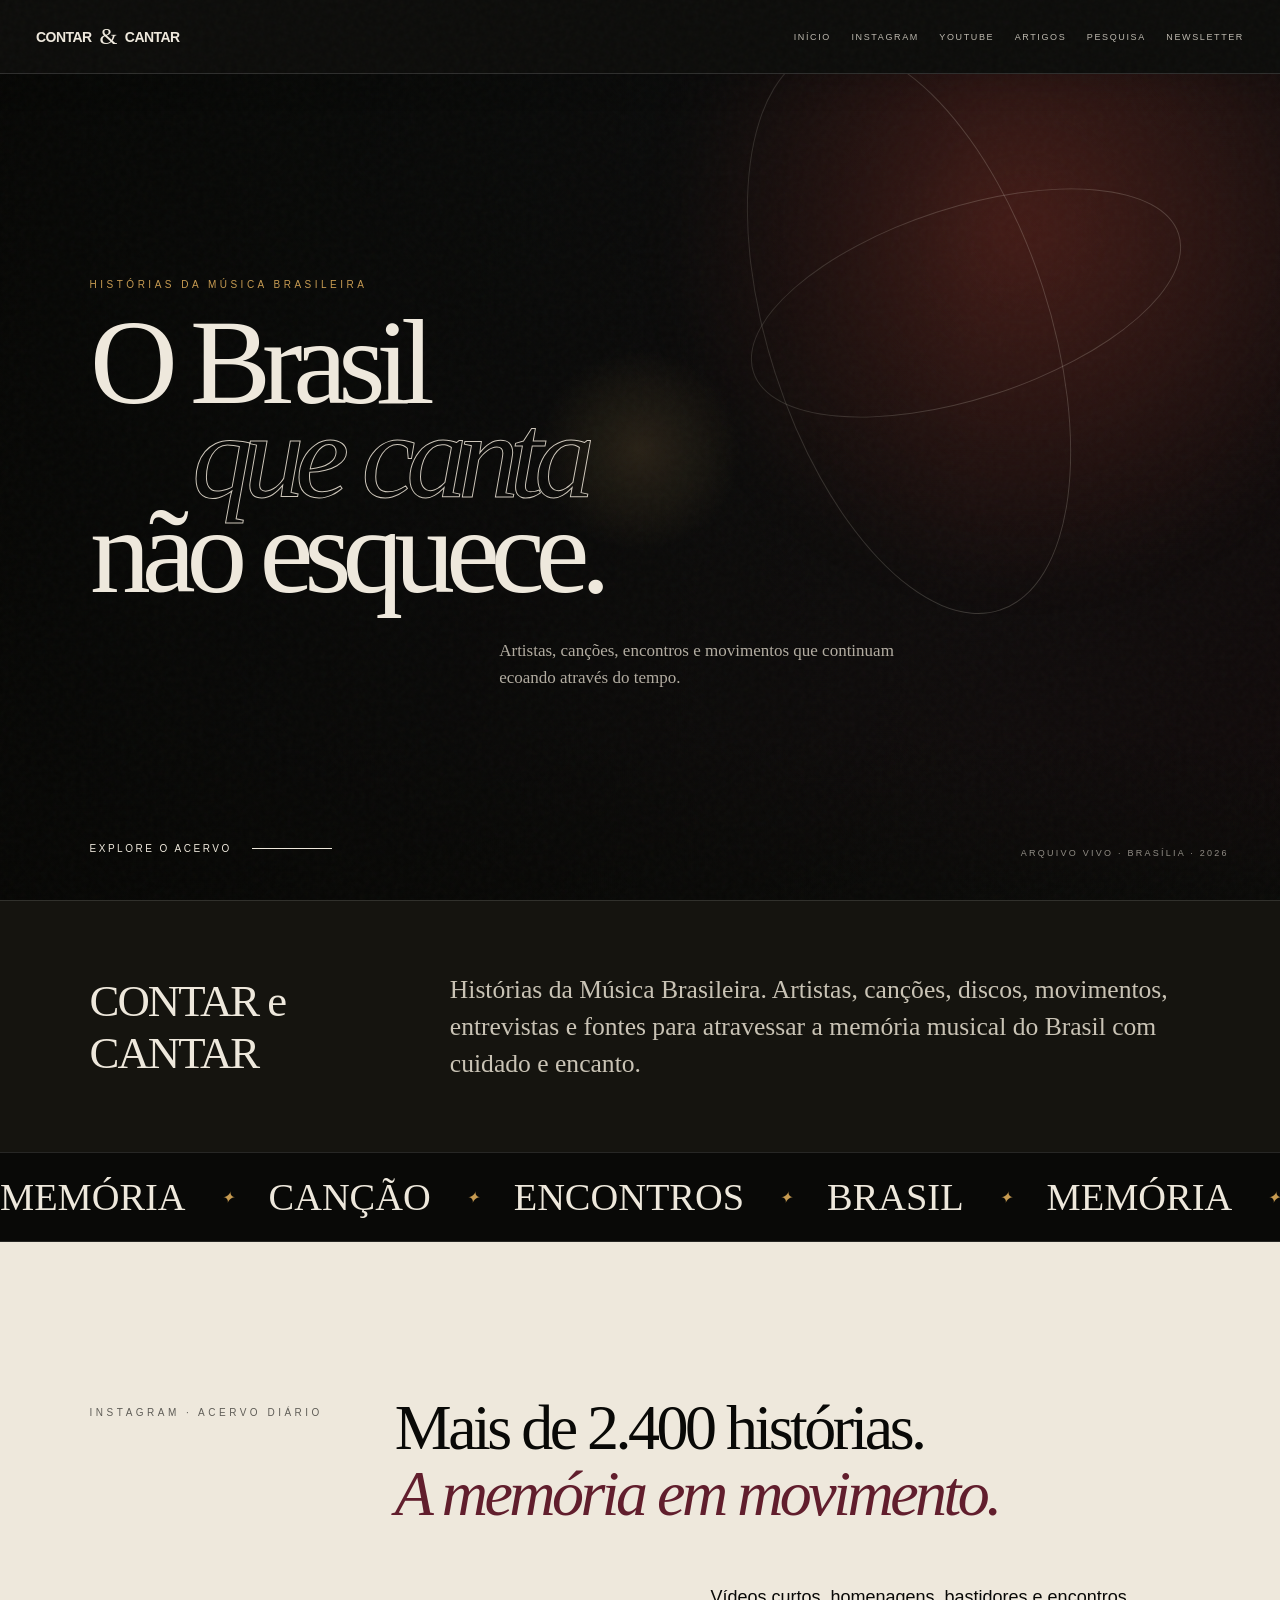
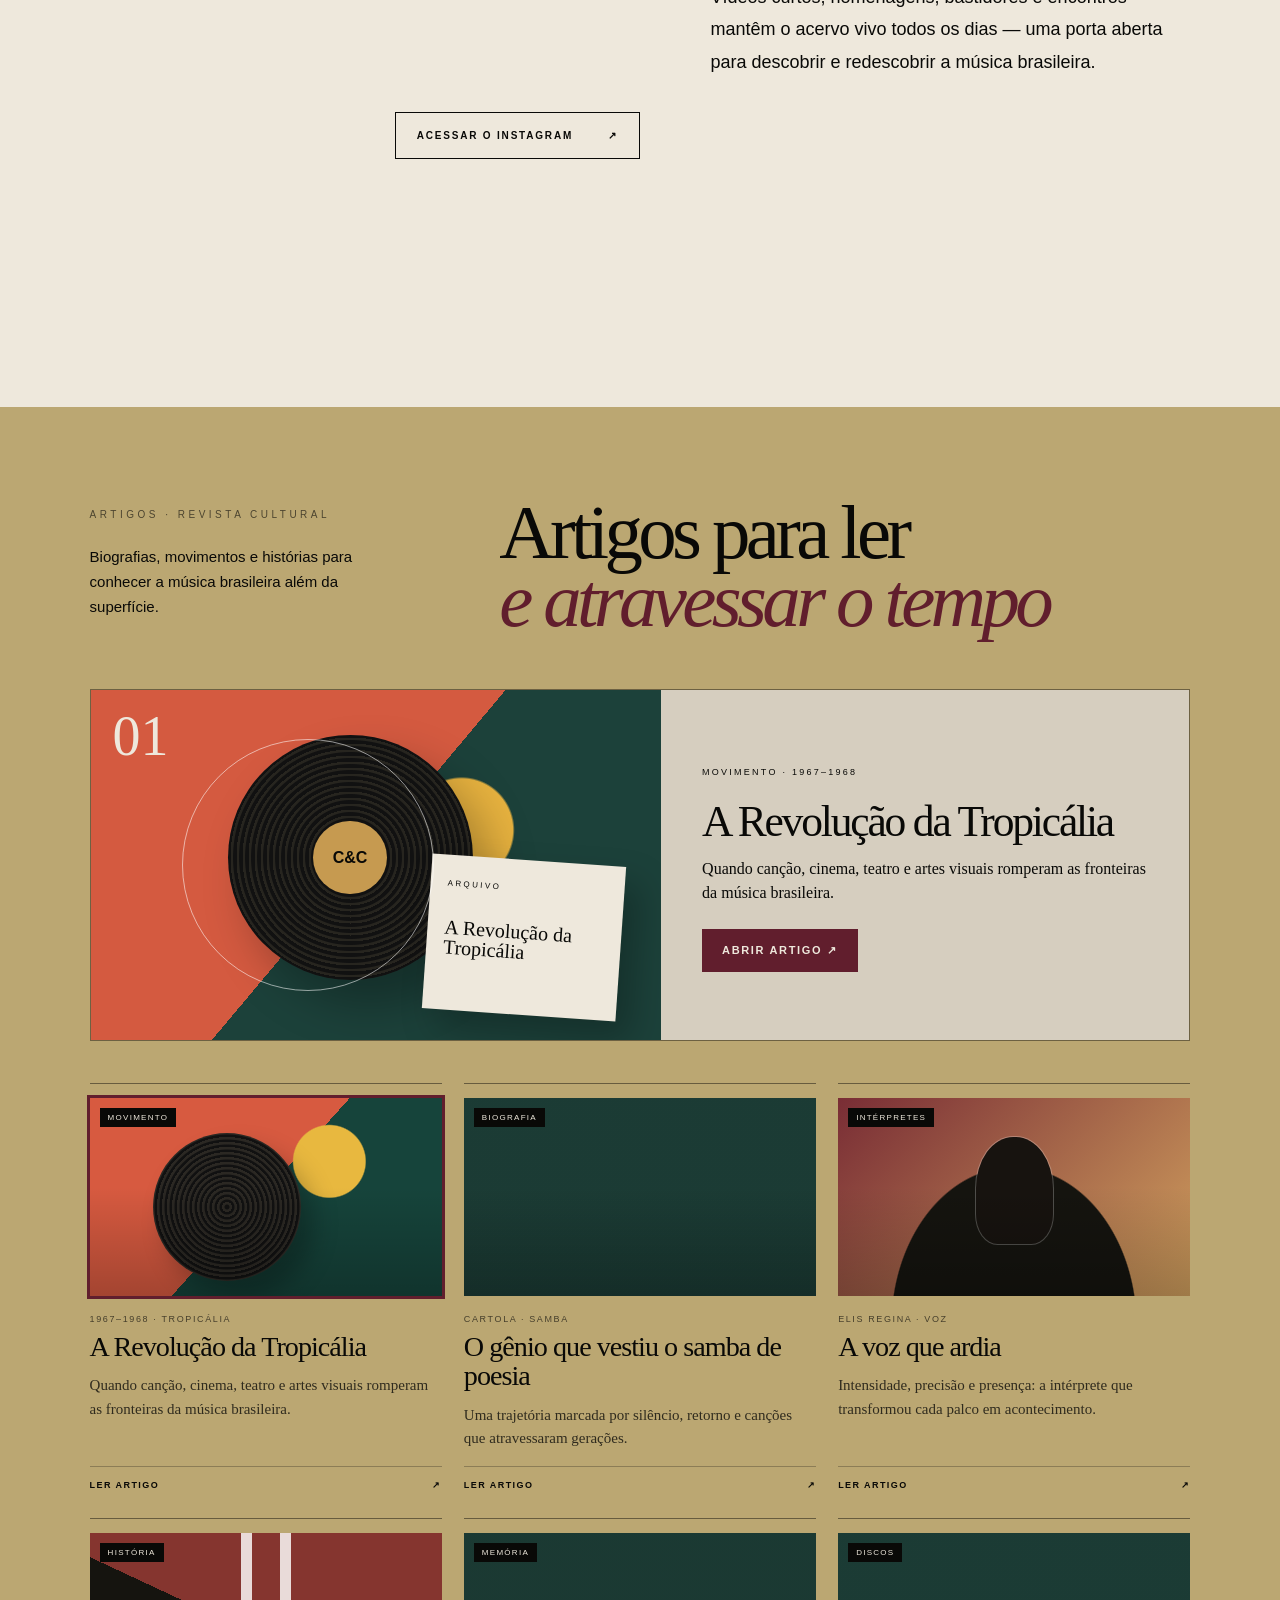
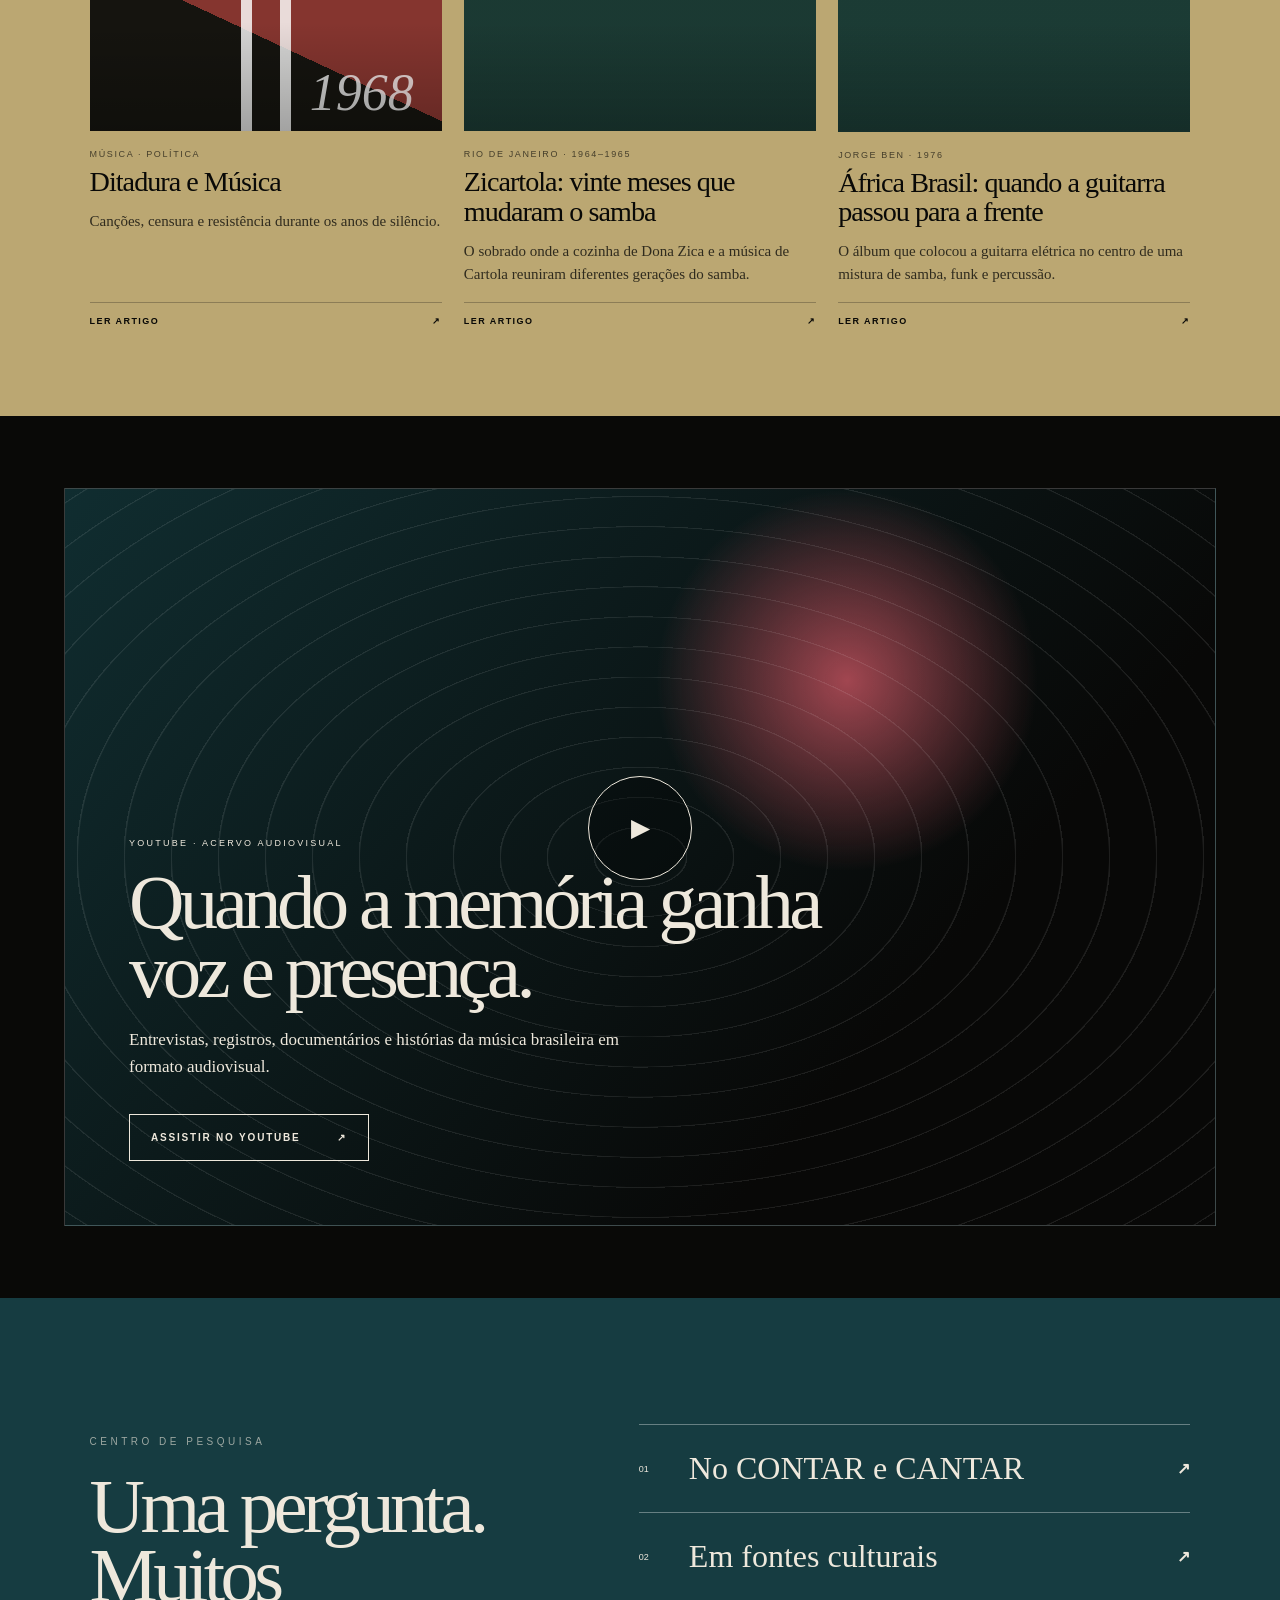
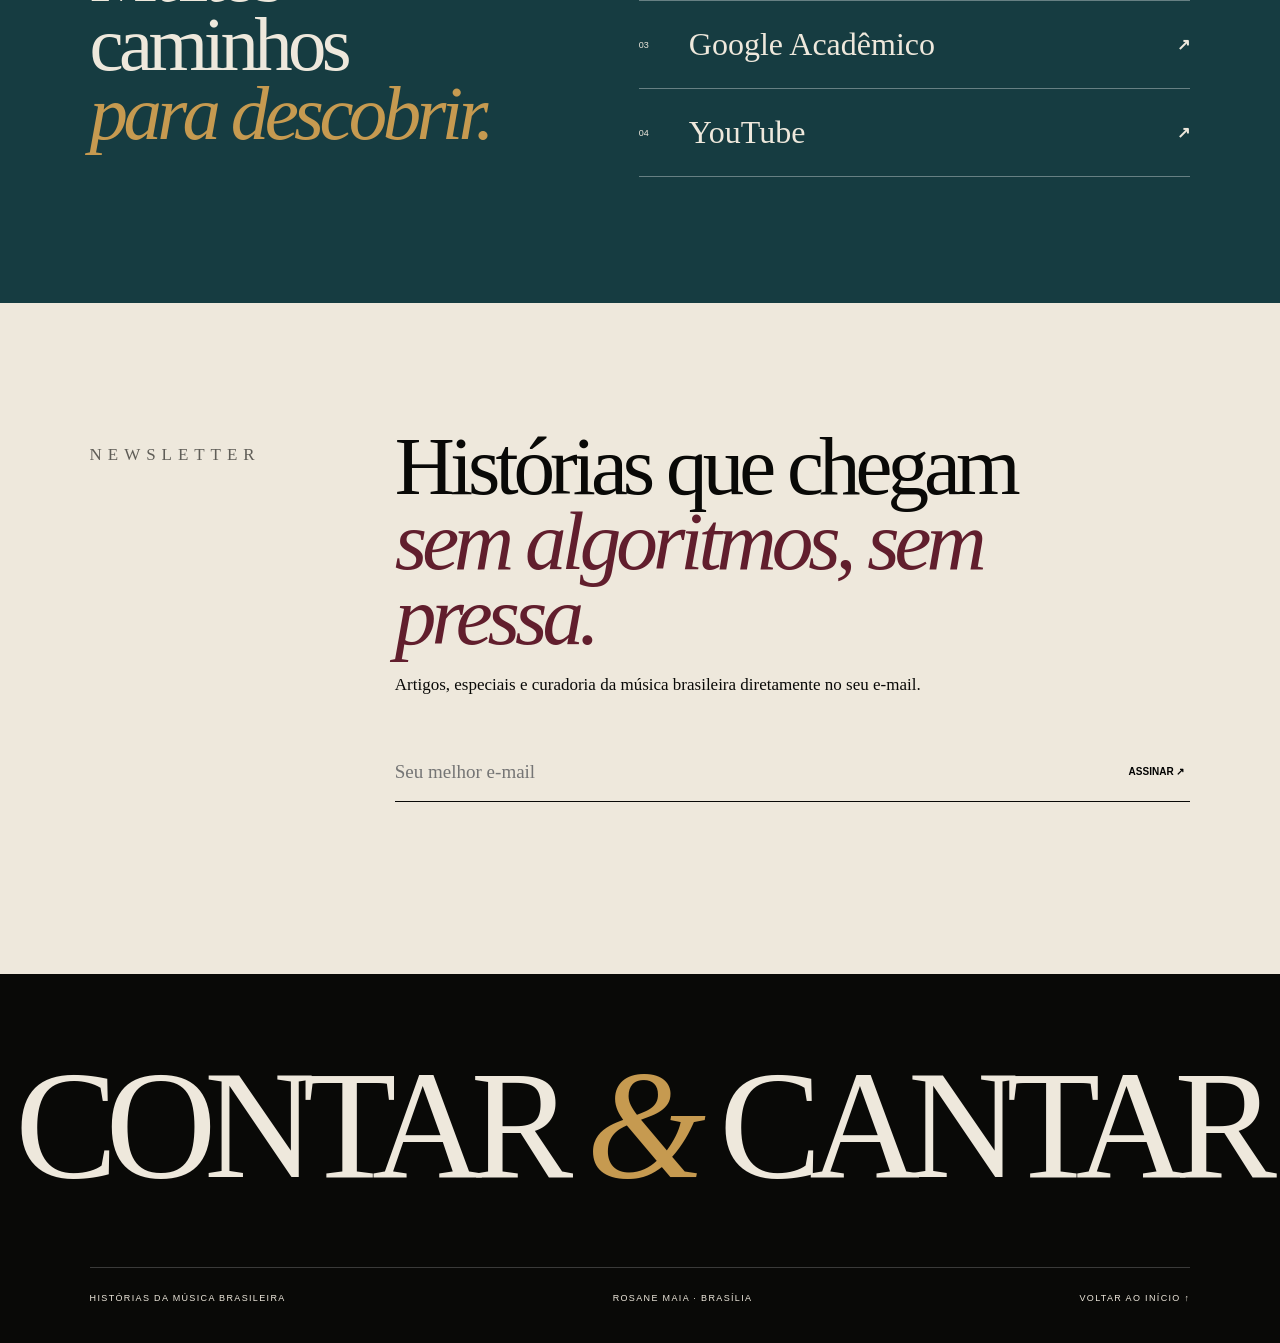
==== commit 66cc9fae: "Add files via upload" ====
--- a/index.html
+++ b/index.html
@@ -53,7 +53,7 @@
     .menu span{display:block;width:24px;height:1px;margin:6px auto;background:currentColor}
     .hero{position:relative;min-height:100svh;overflow:hidden;display:flex;align-items:center;padding:150px 7vw 80px;isolation:isolate}
     .hero:after{content:"";position:absolute;inset:0;z-index:-1;background:linear-gradient(90deg,rgba(5,5,3,.94),rgba(5,5,3,.58) 45%,rgba(5,5,3,.16) 76%),linear-gradient(0deg,var(--ink),transparent 18%)}
-    .hero-image{position:absolute;inset:-5%;z-index:-2;background:linear-gradient(130deg,rgba(15,45,48,.26),rgba(75,18,32,.18)),url("assets/images/hero.webp") center/cover no-repeat;transform:translate(calc(var(--mx) * -18px),calc(var(--my) * -18px)) scale(1.04);transition:transform .2s ease-out;filter:saturate(.84) contrast(1.08)}
+    .hero-image{position:absolute;inset:-5%;z-index:-2;background:linear-gradient(130deg,rgba(15,45,48,.26),rgba(75,18,32,.18)),url("https://rmcontarecantar.art.br/assets/images/hero.webp") center/cover no-repeat;transform:translate(calc(var(--mx) * -18px),calc(var(--my) * -18px)) scale(1.04);transition:transform .2s ease-out;filter:saturate(.84) contrast(1.08)}
     .glow{position:absolute;z-index:-1;width:60vw;height:60vw;right:-10vw;top:-12vw;border-radius:50%;background:radial-gradient(circle,rgba(133,46,36,.55),transparent 67%);filter:blur(20px);animation:breathe 6s ease-in-out infinite alternate}
     @keyframes breathe{to{transform:scale(1.18) translate(-3vw,2vw);opacity:.72}}
     .orbit{position:absolute;z-index:-1;border:1px solid rgba(239,229,211,.24);border-radius:50%;transform:rotate(-18deg);animation:orbit 16s ease-in-out infinite alternate}
@@ -81,14 +81,14 @@
     .stories{padding:10vh 7vw;background:#bba772;color:var(--ink)}
     .stories-head{display:grid;grid-template-columns:1fr 2fr;gap:5vw;align-items:end;margin-bottom:6vh}.stories-head h2{margin:0;font:400 clamp(48px,6vw,88px)/.88 Georgia,serif;letter-spacing:-.06em}.stories-head em{color:var(--wine);font-weight:400}
     .description{max-width:290px;font-size:15px;line-height:1.65}
-    .story-stage{display:grid;grid-template-columns:1.15fr 1fr;min-height:460px;border:1px solid rgba(0,0,0,.42)}
-    .story-visual{position:relative;overflow:hidden;min-height:430px;background:radial-gradient(circle at 65% 40%,#e7b23f 0 12%,transparent 12.5%),linear-gradient(130deg,#d45a40 0 48%,#1c413a 48%)}.story-visual:after{content:"";position:absolute;width:320px;height:320px;left:16%;top:16%;border:1px solid rgba(255,255,255,.55);border-radius:50%}
-    .story-number{position:absolute;left:25px;top:20px;color:var(--paper);font:80px Georgia,serif}
-    .record{position:absolute;left:24%;top:15%;width:310px;aspect-ratio:1;border-radius:50%;background:repeating-radial-gradient(circle,#111 0 3px,#27251f 4px 6px);box-shadow:20px 25px 45px rgba(0,0,0,.28);animation:spin 16s linear infinite}.record:after{content:"C&C";position:absolute;inset:35%;display:grid;place-items:center;border-radius:50%;background:var(--gold);font-weight:800}
+    .story-stage{display:grid;grid-template-columns:1.08fr 1fr;min-height:350px;border:1px solid rgba(0,0,0,.42)}
+    .story-visual{position:relative;overflow:hidden;min-height:350px;background:radial-gradient(circle at 65% 40%,#e7b23f 0 12%,transparent 12.5%),linear-gradient(130deg,#d45a40 0 48%,#1c413a 48%)}.story-visual:after{content:"";position:absolute;width:250px;height:250px;left:16%;top:14%;border:1px solid rgba(255,255,255,.55);border-radius:50%}
+    .story-number{position:absolute;left:22px;top:14px;color:var(--paper);font:56px Georgia,serif}
+    .record{position:absolute;left:24%;top:13%;width:245px;aspect-ratio:1;border-radius:50%;background:repeating-radial-gradient(circle,#111 0 3px,#27251f 4px 6px);box-shadow:20px 25px 45px rgba(0,0,0,.28);animation:spin 16s linear infinite}.record:after{content:"C&C";position:absolute;inset:35%;display:grid;place-items:center;border-radius:50%;background:var(--gold);font-weight:800}
     @keyframes spin{to{transform:rotate(360deg)}}
-    .story-poster{position:absolute;right:7%;bottom:7%;width:35%;min-height:205px;padding:20px;background:var(--paper);transform:rotate(4deg);box-shadow:15px 18px 35px rgba(0,0,0,.25)}.story-poster span{font-size:8px;letter-spacing:.3em}.story-poster strong{display:block;margin-top:42px;font:400 24px/.95 Georgia,serif}
-    .story-copy{display:flex;flex-direction:column;justify-content:center;padding:4vw;background:#d6cebF}.story-copy>p{font-size:9px;letter-spacing:.25em;text-transform:uppercase}.story-copy h3{margin:20px 0;font:400 clamp(38px,4vw,62px)/.92 Georgia,serif;letter-spacing:-.05em}.story-copy>span{font:17px/1.55 Georgia,serif}.story-copy>a{align-self:flex-start;margin-top:34px;padding:14px 19px;background:var(--wine);color:var(--paper);border:1px solid var(--wine);font-size:11px;font-weight:800;letter-spacing:.15em;text-transform:uppercase;transition:.25s}.story-copy>a:hover{transform:translateY(-3px);background:var(--ink);border-color:var(--ink)}
-    .tabs{display:grid;grid-template-columns:repeat(6,1fr);border:1px solid rgba(0,0,0,.42);border-top:0}.tabs a{min-height:92px;padding:18px;border-right:1px solid rgba(0,0,0,.3);background:transparent;cursor:pointer}.tabs a:last-child{border-right:0}.tabs a.active,.tabs a:hover,.tabs a:focus-visible{background:var(--ink);color:var(--paper)}.tabs span{display:block;margin-bottom:8px;font-size:9px;opacity:.65}
+    .story-poster{position:absolute;right:7%;bottom:7%;width:34%;min-height:155px;padding:17px;background:var(--paper);transform:rotate(4deg);box-shadow:15px 18px 35px rgba(0,0,0,.25)}.story-poster span{font-size:8px;letter-spacing:.3em}.story-poster strong{display:block;margin-top:28px;font:400 20px/.98 Georgia,serif}
+    .story-copy{display:flex;flex-direction:column;justify-content:center;padding:3.2vw;background:#d6cebF}.story-copy>p{font-size:9px;letter-spacing:.25em;text-transform:uppercase}.story-copy h3{margin:15px 0;font:400 clamp(34px,3.4vw,52px)/.94 Georgia,serif;letter-spacing:-.05em}.story-copy>span{font:16px/1.5 Georgia,serif}.story-copy>a{align-self:flex-start;margin-top:24px;padding:14px 19px;background:var(--wine);color:var(--paper);border:1px solid var(--wine);font-size:11px;font-weight:800;letter-spacing:.15em;text-transform:uppercase;transition:.25s}.story-copy>a:hover{transform:translateY(-3px);background:var(--ink);border-color:var(--ink)}
+    .article-grid{display:grid;grid-template-columns:repeat(3,minmax(0,1fr));gap:28px 22px;margin-top:42px}.article-card{display:flex;flex-direction:column;min-width:0;border-top:1px solid rgba(0,0,0,.45);padding-top:14px;text-decoration:none;transition:transform .25s}.article-card:hover,.article-card:focus-visible{transform:translateY(-6px)}.article-card:hover .card-title,.article-card:focus-visible .card-title{color:var(--wine)}.card-visual{position:relative;overflow:hidden;width:100%;aspect-ratio:16/9;margin-bottom:18px;background:#1c413a center/cover no-repeat}.card-visual:after{content:"";position:absolute;inset:0;background:linear-gradient(0deg,rgba(0,0,0,.24),transparent 55%);transition:opacity .25s}.article-card:hover .card-visual:after{opacity:.35}.card-tag{position:absolute;z-index:2;left:10px;top:10px;padding:5px 8px;background:var(--ink);color:var(--paper);font-size:8px;letter-spacing:.16em;text-transform:uppercase}.visual-tropicalia{background:radial-gradient(circle at 68% 32%,#e8b83f 0 13%,transparent 13.5%),linear-gradient(132deg,#d75a40 0 49%,#16443b 49%)}.visual-tropicalia:before{content:"";position:absolute;width:42%;aspect-ratio:1;border-radius:50%;left:18%;top:18%;background:repeating-radial-gradient(circle,#111 0 2px,#2b2823 3px 5px);box-shadow:13px 16px 24px rgba(0,0,0,.25)}.visual-cartola{background-image:linear-gradient(0deg,rgba(21,17,12,.12),rgba(21,17,12,.12)),url("https://rmcontarecantar.art.br/assets/images/cartola-editorial.webp")}.visual-elis{background:radial-gradient(circle at 48% 42%,#dd9d57 0 6%,transparent 6.5%),radial-gradient(ellipse at 50% 115%,#15140f 0 49%,transparent 49.5%),linear-gradient(135deg,#792d35,#d1a05e)}.visual-elis:before{content:"";position:absolute;width:22%;height:54%;left:39%;top:20%;border-radius:48% 48% 28% 28%;background:#17130f;box-shadow:0 0 0 1px rgba(255,255,255,.25)}.visual-ditadura{background:linear-gradient(90deg,transparent 0 43%,rgba(255,255,255,.82) 43% 46%,transparent 46% 54%,rgba(255,255,255,.82) 54% 57%,transparent 57%),linear-gradient(25deg,#15140f 0 48%,#85352f 48%)}.visual-ditadura:before{content:"1968";position:absolute;right:8%;bottom:5%;color:rgba(255,255,255,.8);font:italic 52px Georgia,serif}.visual-zicartola{background-image:linear-gradient(0deg,rgba(21,17,12,.16),rgba(21,17,12,.16)),url("https://rmcontarecantar.art.br/assets/images/zicartola-editorial.webp")}.visual-africa{background-image:linear-gradient(0deg,rgba(21,17,12,.12),rgba(21,17,12,.12)),url("https://rmcontarecantar.art.br/assets/images/africa-brasil-editorial.webp")}.card-meta{margin:0 0 8px;font-size:9px;letter-spacing:.18em;text-transform:uppercase;opacity:.66}.card-title{margin:0;font:400 clamp(25px,2.2vw,35px)/1.05 Georgia,serif;letter-spacing:-.035em;transition:color .2s}.card-description{margin:13px 0 16px;font:15px/1.55 Georgia,serif;opacity:.78}.card-action{display:flex;justify-content:space-between;align-items:center;margin-top:auto;padding-top:13px;border-top:1px solid rgba(0,0,0,.25);font-size:9px;font-weight:800;letter-spacing:.16em;text-transform:uppercase}.article-card.active .card-visual{box-shadow:0 0 0 3px var(--wine)}
     .youtube{padding:8vh 5vw;background:var(--ink)}
     .screen{position:relative;min-height:82vh;display:flex;align-items:flex-end;overflow:hidden;padding:5vw;background:radial-gradient(circle at 68% 26%,rgba(187,79,91,.85),transparent 20%),linear-gradient(130deg,#102d30,#080807 72%);border:1px solid rgba(255,255,255,.2)}
     .screen:before{content:"";position:absolute;inset:-25%;background:repeating-radial-gradient(ellipse at center,transparent 0 45px,rgba(255,255,255,.09) 46px 47px);animation:orbit 20s infinite alternate}
@@ -102,7 +102,7 @@
       .aura{display:none}header{padding:16px 20px}.menu{display:block}nav{position:absolute;top:74px;left:0;right:0;display:none;flex-direction:column;gap:0;padding:15px 20px 22px;background:#0b0b09;border-top:1px solid rgba(255,255,255,.12)}nav.open{display:flex}nav a{padding:14px 0;font-size:11px}
       .hero{min-height:94svh;padding:130px 22px 90px}.hero-image{inset:0;background-position:62% center}.orbit{display:none}h1{font-size:18vw}.hero h1 span:nth-child(2){margin-left:6vw}.hero-intro{max-width:78%;margin:30px 0 0 15vw;font-size:15px}.explore{left:22px;bottom:32px}.index{display:none}
       .intro,.instagram,.stories-head,.research,.newsletter{grid-template-columns:1fr}.intro{padding:55px 22px}.marquee{padding:16px 0}.instagram,.stories,.research,.newsletter{padding:11vh 22px}.instagram{gap:30px}.instagram h2{font-size:12vw}.instagram .support{margin:42px 0 0;font-size:16px}
-      .stories-head h2{font-size:14vw}.story-stage{grid-template-columns:1fr}.story-visual{min-height:350px}.record{width:68vw;left:-8%;top:10%}.story-poster{width:45%;min-height:185px}.story-copy{padding:38px 24px}.story-copy h3{font-size:11vw}.tabs{grid-template-columns:1fr}.tabs a{border-right:0;border-bottom:1px solid rgba(0,0,0,.3)}.tabs a:last-child{border-bottom:0}
+      .stories-head h2{font-size:14vw}.story-stage{grid-template-columns:1fr}.story-visual{min-height:315px}.record{width:62vw;left:-4%;top:10%}.story-poster{width:45%;min-height:160px}.story-copy{padding:34px 24px}.story-copy h3{font-size:10vw}.article-grid{grid-template-columns:1fr;gap:34px;margin-top:38px}.card-title{font-size:9vw}.card-description{font-size:16px}
       .youtube{padding:5vh 0}.screen{min-height:74vh;padding:35px 22px}.play{width:82px;height:82px}.caption h2{font-size:13vw}.research h2,.newsletter h2{font-size:14vw}.research-links strong{font-size:7vw}.newsletter form{display:block}.newsletter input{width:100%}.newsletter button{padding:18px 0}.footer-title{flex-wrap:wrap;font-size:19vw}.footer-bottom{flex-direction:column;gap:18px}
     }
     @media(prefers-reduced-motion:reduce){html{scroll-behavior:auto}*,*:before,*:after{animation-duration:.01ms!important;animation-iteration-count:1!important;transition-duration:.01ms!important}.reveal{opacity:1;transform:none}}
@@ -157,13 +157,25 @@
           <a id="story-link" href="tropicalia.html">Abrir artigo <b>↗</b></a>
         </div>
       </div>
-      <div class="tabs" aria-label="Abrir um artigo">
-        <a class="active" href="tropicalia.html" data-story="0"><span>01</span>A Revolução da Tropicália</a>
-        <a href="cartola.html" data-story="1"><span>02</span>O gênio que vestiu o samba de poesia</a>
-        <a href="elis.html" data-story="2"><span>03</span>A voz que ardia</a>
-        <a href="ditadura-musica.html" data-story="3"><span>04</span>Ditadura e Música</a>
-        <a href="zicartola.html" data-story="4"><span>05</span>Zicartola: vinte meses que mudaram o samba</a>
-        <a href="africa-brasil.html" data-story="5"><span>06</span>África Brasil: quando a guitarra passou para a frente</a>
+      <div class="article-grid" aria-label="Artigos para leitura">
+        <a class="article-card active" href="tropicalia.html" data-story="0">
+          <div class="card-visual visual-tropicalia"><span class="card-tag">Movimento</span></div><p class="card-meta">1967–1968 · Tropicália</p><h3 class="card-title">A Revolução da Tropicália</h3><p class="card-description">Quando canção, cinema, teatro e artes visuais romperam as fronteiras da música brasileira.</p><span class="card-action">Ler artigo <b>↗</b></span>
+        </a>
+        <a class="article-card" href="cartola.html" data-story="1">
+          <div class="card-visual visual-cartola"><span class="card-tag">Biografia</span></div><p class="card-meta">Cartola · Samba</p><h3 class="card-title">O gênio que vestiu o samba de poesia</h3><p class="card-description">Uma trajetória marcada por silêncio, retorno e canções que atravessaram gerações.</p><span class="card-action">Ler artigo <b>↗</b></span>
+        </a>
+        <a class="article-card" href="elis.html" data-story="2">
+          <div class="card-visual visual-elis"><span class="card-tag">Intérpretes</span></div><p class="card-meta">Elis Regina · Voz</p><h3 class="card-title">A voz que ardia</h3><p class="card-description">Intensidade, precisão e presença: a intérprete que transformou cada palco em acontecimento.</p><span class="card-action">Ler artigo <b>↗</b></span>
+        </a>
+        <a class="article-card" href="ditadura-musica.html" data-story="3">
+          <div class="card-visual visual-ditadura"><span class="card-tag">História</span></div><p class="card-meta">Música · Política</p><h3 class="card-title">Ditadura e Música</h3><p class="card-description">Canções, censura e resistência durante os anos de silêncio.</p><span class="card-action">Ler artigo <b>↗</b></span>
+        </a>
+        <a class="article-card" href="zicartola.html" data-story="4">
+          <div class="card-visual visual-zicartola"><span class="card-tag">Memória</span></div><p class="card-meta">Rio de Janeiro · 1964–1965</p><h3 class="card-title">Zicartola: vinte meses que mudaram o samba</h3><p class="card-description">O sobrado onde a cozinha de Dona Zica e a música de Cartola reuniram diferentes gerações do samba.</p><span class="card-action">Ler artigo <b>↗</b></span>
+        </a>
+        <a class="article-card" href="africa-brasil.html" data-story="5">
+          <div class="card-visual visual-africa"><span class="card-tag">Discos</span></div><p class="card-meta">Jorge Ben · 1976</p><h3 class="card-title">África Brasil: quando a guitarra passou para a frente</h3><p class="card-description">O álbum que colocou a guitarra elétrica no centro de uma mistura de samba, funk e percussão.</p><span class="card-action">Ler artigo <b>↗</b></span>
+        </a>
       </div>
     </section>
 
@@ -213,9 +225,9 @@
     const showStory=link=>{
       const s=stories[Number(link.dataset.story)];
       document.getElementById("story-number").textContent=s.n;document.getElementById("story-eyebrow").textContent=s.eyebrow;document.getElementById("story-title").textContent=s.title;document.getElementById("poster-title").textContent=s.title;document.getElementById("story-description").textContent=s.description;document.getElementById("story-link").href=s.href;
-      document.querySelectorAll("[data-story]").forEach(item=>item.classList.toggle("active",item===link));
+      document.querySelectorAll(".article-card").forEach(item=>item.classList.toggle("active",item===link));
     };
-    document.querySelectorAll("[data-story]").forEach(link=>{
+    document.querySelectorAll(".article-card").forEach(link=>{
       link.addEventListener("mouseenter",()=>showStory(link));
       link.addEventListener("focus",()=>showStory(link));
     });
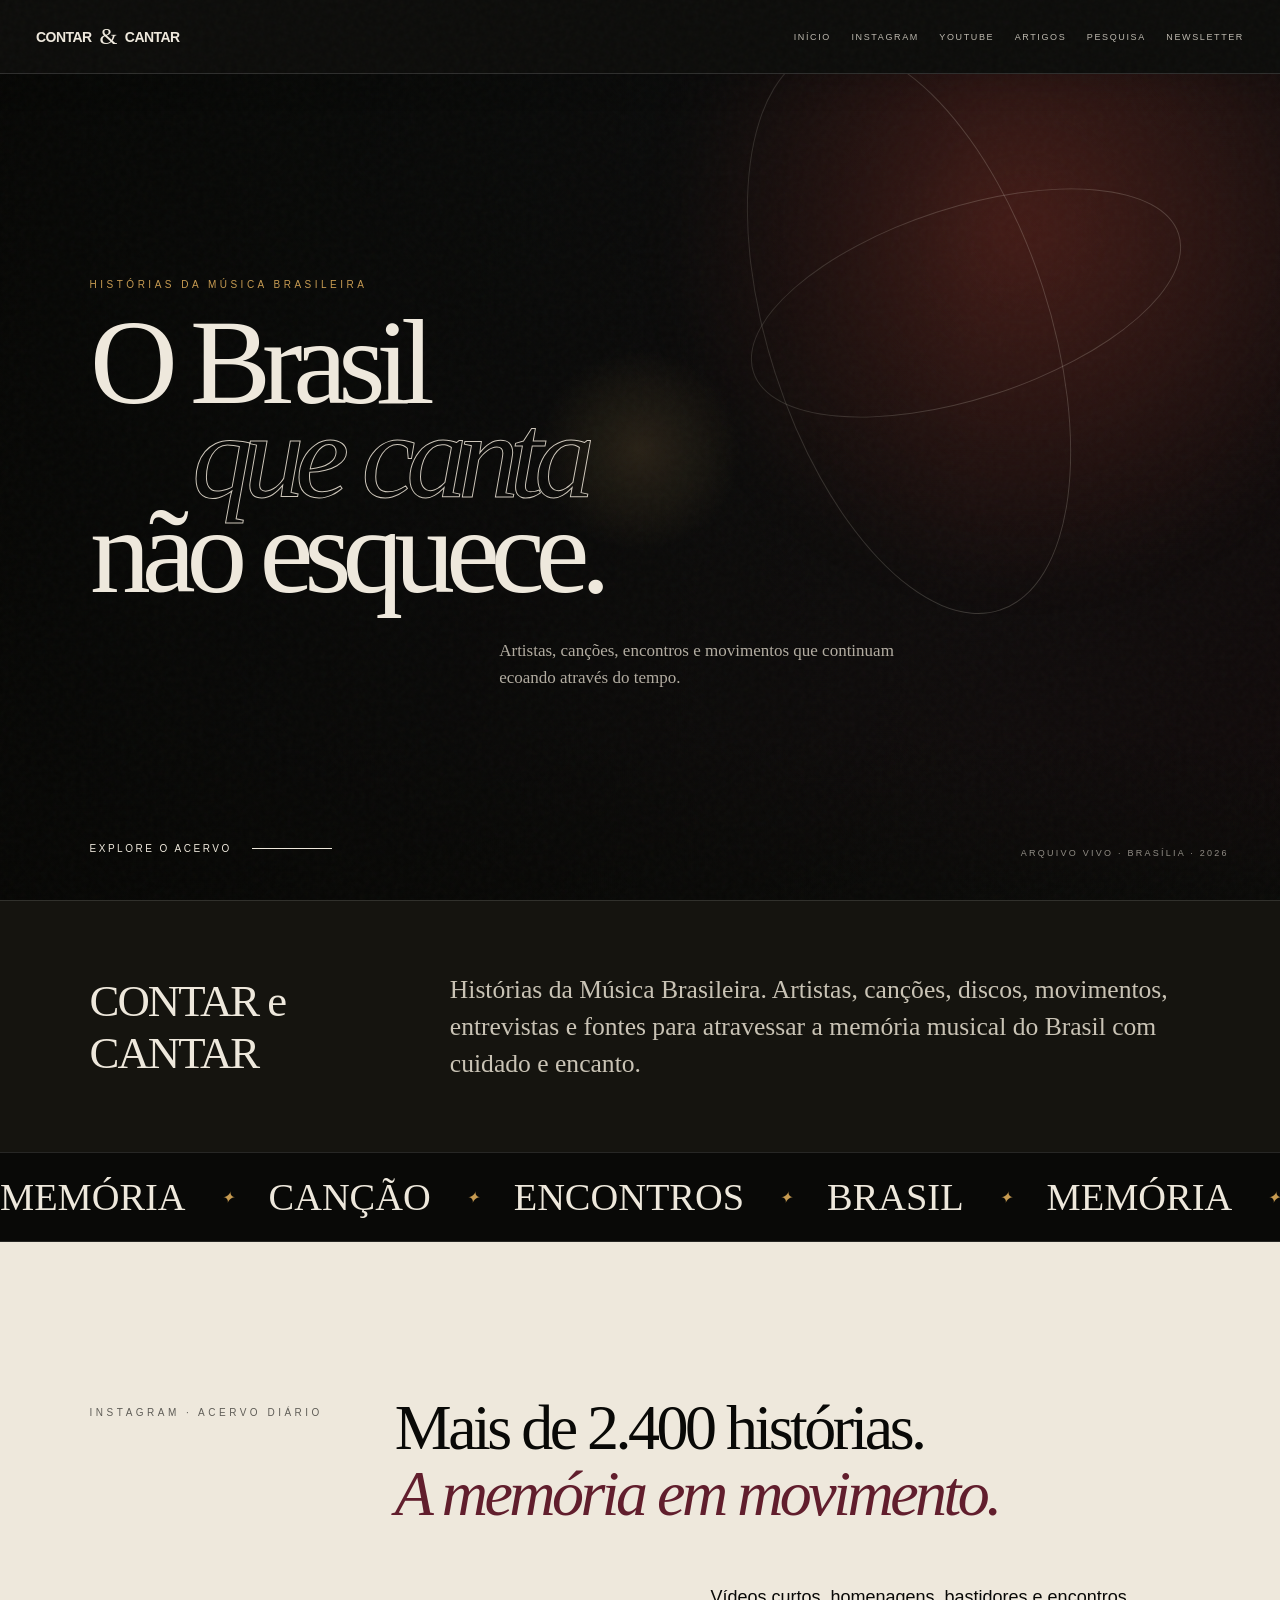
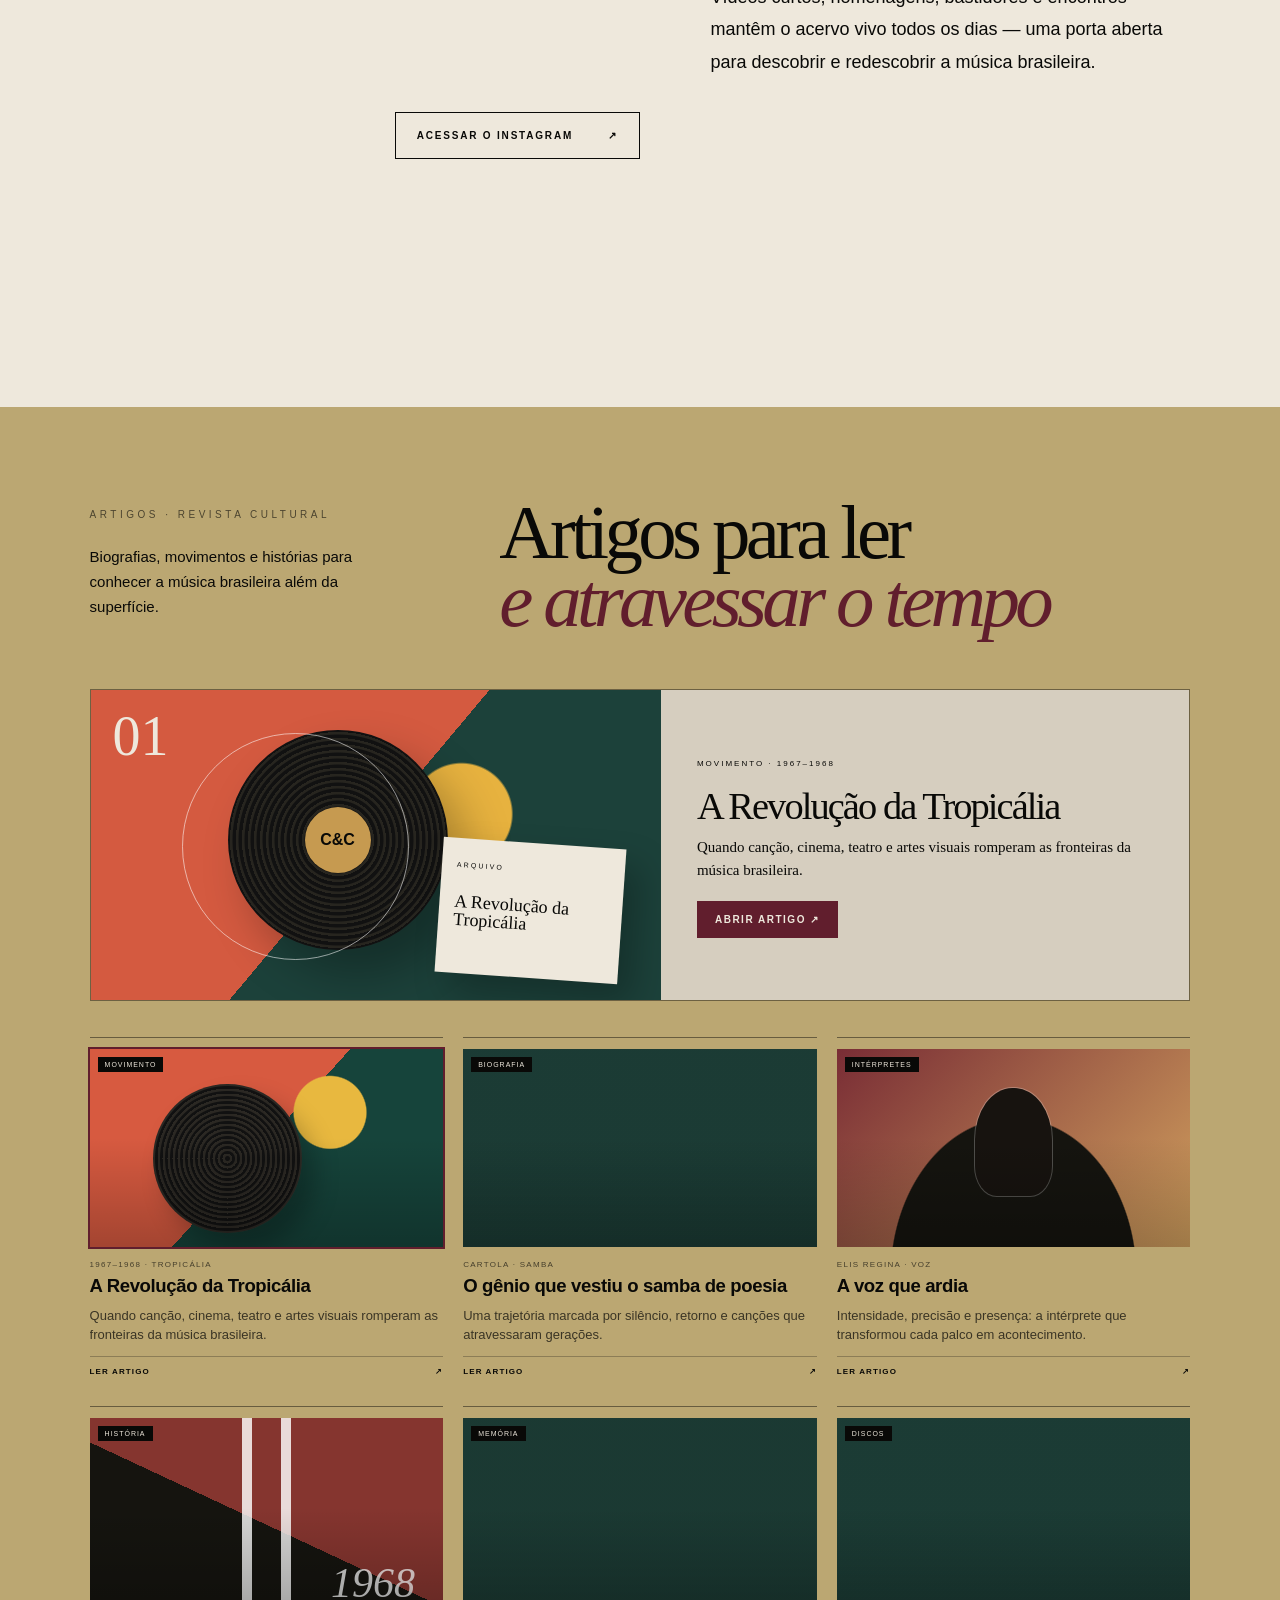
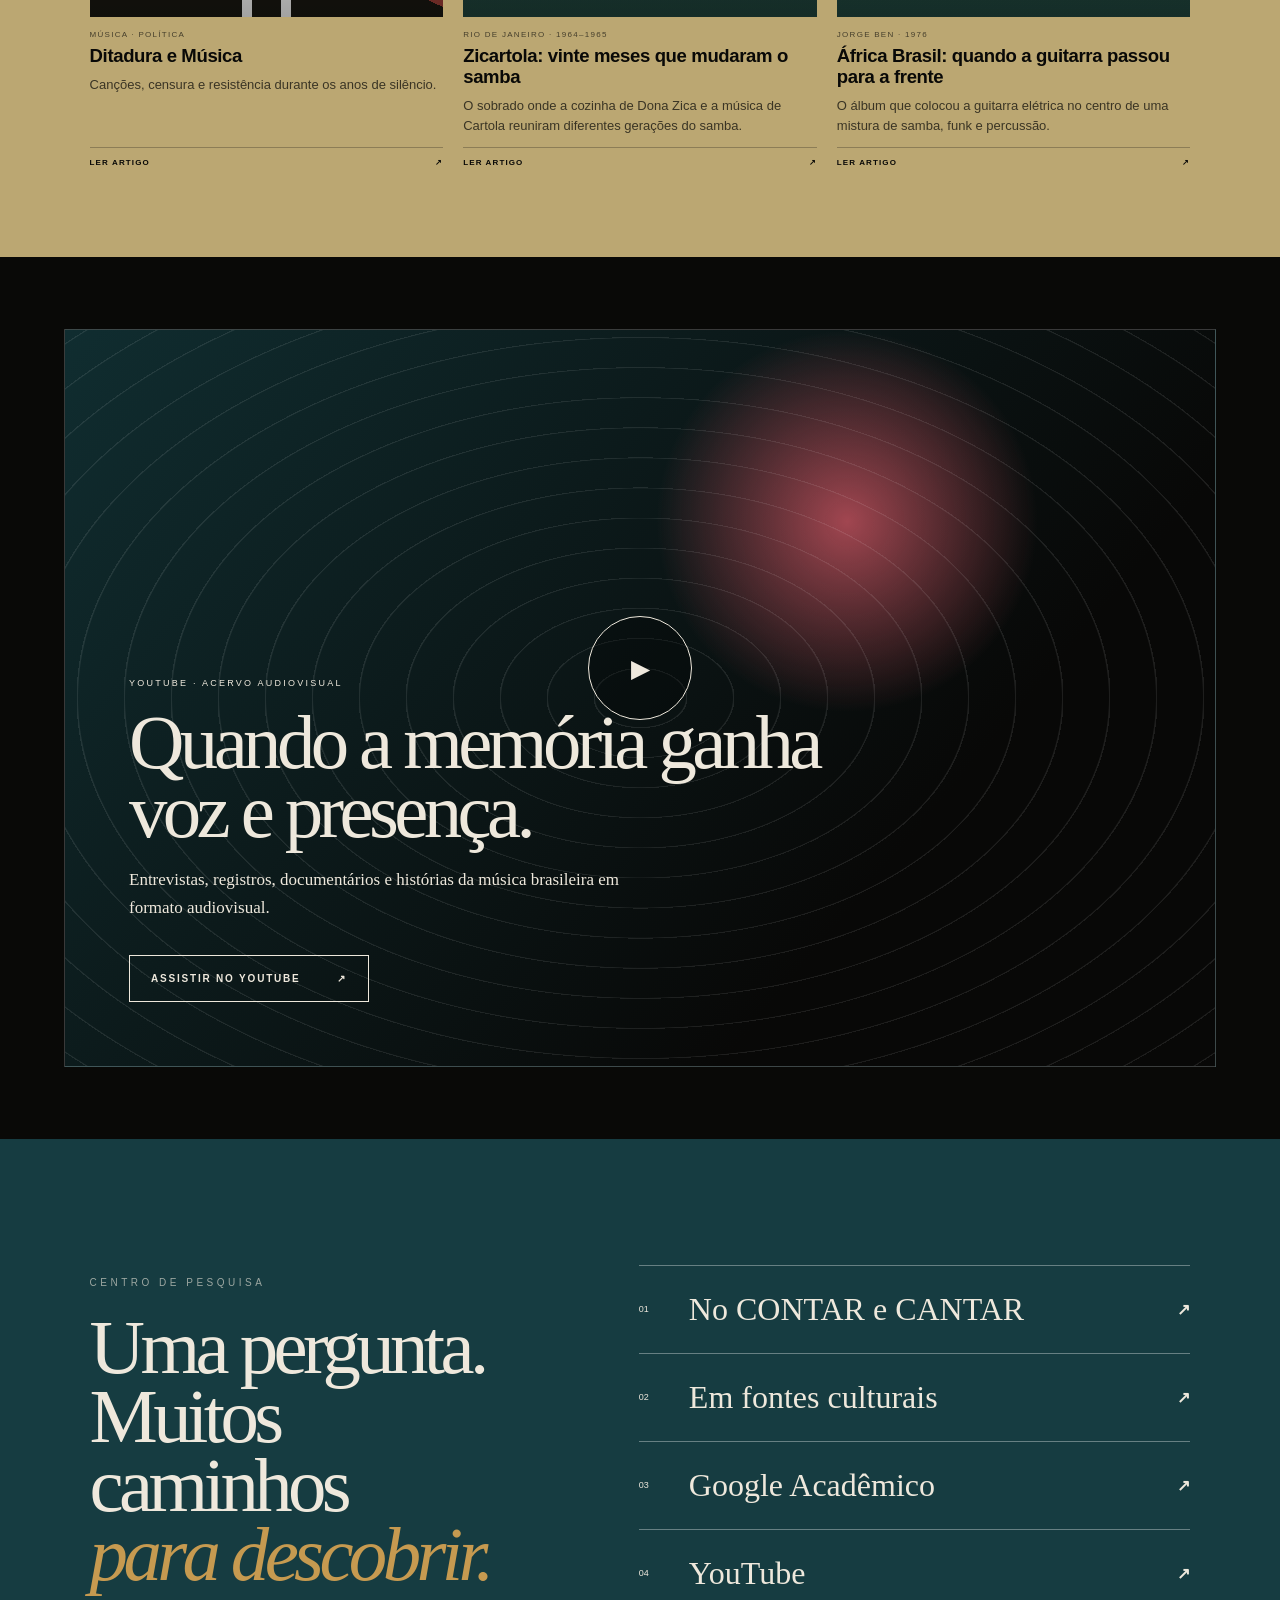
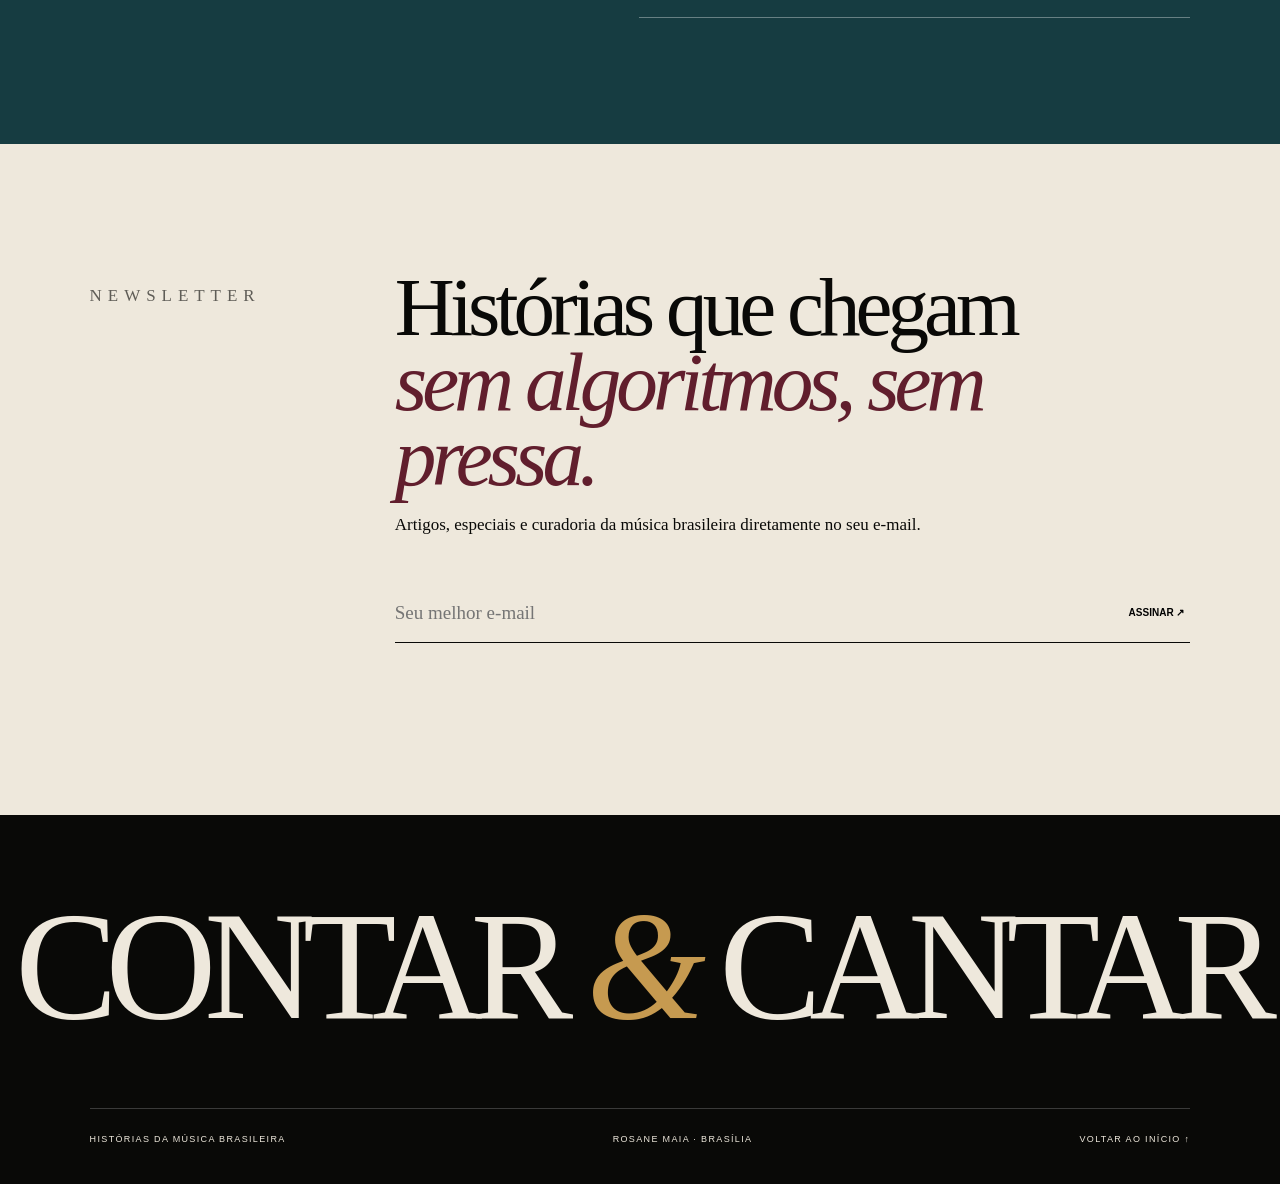
==== commit 1fe50e09: "Add files via upload" ====
--- a/index.html
+++ b/index.html
@@ -81,14 +81,14 @@
     .stories{padding:10vh 7vw;background:#bba772;color:var(--ink)}
     .stories-head{display:grid;grid-template-columns:1fr 2fr;gap:5vw;align-items:end;margin-bottom:6vh}.stories-head h2{margin:0;font:400 clamp(48px,6vw,88px)/.88 Georgia,serif;letter-spacing:-.06em}.stories-head em{color:var(--wine);font-weight:400}
     .description{max-width:290px;font-size:15px;line-height:1.65}
-    .story-stage{display:grid;grid-template-columns:1.08fr 1fr;min-height:350px;border:1px solid rgba(0,0,0,.42)}
-    .story-visual{position:relative;overflow:hidden;min-height:350px;background:radial-gradient(circle at 65% 40%,#e7b23f 0 12%,transparent 12.5%),linear-gradient(130deg,#d45a40 0 48%,#1c413a 48%)}.story-visual:after{content:"";position:absolute;width:250px;height:250px;left:16%;top:14%;border:1px solid rgba(255,255,255,.55);border-radius:50%}
+    .story-stage{display:grid;grid-template-columns:1.08fr 1fr;min-height:310px;border:1px solid rgba(0,0,0,.42)}
+    .story-visual{position:relative;overflow:hidden;min-height:310px;background:radial-gradient(circle at 65% 40%,#e7b23f 0 12%,transparent 12.5%),linear-gradient(130deg,#d45a40 0 48%,#1c413a 48%)}.story-visual:after{content:"";position:absolute;width:225px;height:225px;left:16%;top:14%;border:1px solid rgba(255,255,255,.55);border-radius:50%}
     .story-number{position:absolute;left:22px;top:14px;color:var(--paper);font:56px Georgia,serif}
-    .record{position:absolute;left:24%;top:13%;width:245px;aspect-ratio:1;border-radius:50%;background:repeating-radial-gradient(circle,#111 0 3px,#27251f 4px 6px);box-shadow:20px 25px 45px rgba(0,0,0,.28);animation:spin 16s linear infinite}.record:after{content:"C&C";position:absolute;inset:35%;display:grid;place-items:center;border-radius:50%;background:var(--gold);font-weight:800}
+    .record{position:absolute;left:24%;top:13%;width:220px;aspect-ratio:1;border-radius:50%;background:repeating-radial-gradient(circle,#111 0 3px,#27251f 4px 6px);box-shadow:20px 25px 45px rgba(0,0,0,.28);animation:spin 16s linear infinite}.record:after{content:"C&C";position:absolute;inset:35%;display:grid;place-items:center;border-radius:50%;background:var(--gold);font-weight:800}
     @keyframes spin{to{transform:rotate(360deg)}}
-    .story-poster{position:absolute;right:7%;bottom:7%;width:34%;min-height:155px;padding:17px;background:var(--paper);transform:rotate(4deg);box-shadow:15px 18px 35px rgba(0,0,0,.25)}.story-poster span{font-size:8px;letter-spacing:.3em}.story-poster strong{display:block;margin-top:28px;font:400 20px/.98 Georgia,serif}
-    .story-copy{display:flex;flex-direction:column;justify-content:center;padding:3.2vw;background:#d6cebF}.story-copy>p{font-size:9px;letter-spacing:.25em;text-transform:uppercase}.story-copy h3{margin:15px 0;font:400 clamp(34px,3.4vw,52px)/.94 Georgia,serif;letter-spacing:-.05em}.story-copy>span{font:16px/1.5 Georgia,serif}.story-copy>a{align-self:flex-start;margin-top:24px;padding:14px 19px;background:var(--wine);color:var(--paper);border:1px solid var(--wine);font-size:11px;font-weight:800;letter-spacing:.15em;text-transform:uppercase;transition:.25s}.story-copy>a:hover{transform:translateY(-3px);background:var(--ink);border-color:var(--ink)}
-    .article-grid{display:grid;grid-template-columns:repeat(3,minmax(0,1fr));gap:28px 22px;margin-top:42px}.article-card{display:flex;flex-direction:column;min-width:0;border-top:1px solid rgba(0,0,0,.45);padding-top:14px;text-decoration:none;transition:transform .25s}.article-card:hover,.article-card:focus-visible{transform:translateY(-6px)}.article-card:hover .card-title,.article-card:focus-visible .card-title{color:var(--wine)}.card-visual{position:relative;overflow:hidden;width:100%;aspect-ratio:16/9;margin-bottom:18px;background:#1c413a center/cover no-repeat}.card-visual:after{content:"";position:absolute;inset:0;background:linear-gradient(0deg,rgba(0,0,0,.24),transparent 55%);transition:opacity .25s}.article-card:hover .card-visual:after{opacity:.35}.card-tag{position:absolute;z-index:2;left:10px;top:10px;padding:5px 8px;background:var(--ink);color:var(--paper);font-size:8px;letter-spacing:.16em;text-transform:uppercase}.visual-tropicalia{background:radial-gradient(circle at 68% 32%,#e8b83f 0 13%,transparent 13.5%),linear-gradient(132deg,#d75a40 0 49%,#16443b 49%)}.visual-tropicalia:before{content:"";position:absolute;width:42%;aspect-ratio:1;border-radius:50%;left:18%;top:18%;background:repeating-radial-gradient(circle,#111 0 2px,#2b2823 3px 5px);box-shadow:13px 16px 24px rgba(0,0,0,.25)}.visual-cartola{background-image:linear-gradient(0deg,rgba(21,17,12,.12),rgba(21,17,12,.12)),url("https://rmcontarecantar.art.br/assets/images/cartola-editorial.webp")}.visual-elis{background:radial-gradient(circle at 48% 42%,#dd9d57 0 6%,transparent 6.5%),radial-gradient(ellipse at 50% 115%,#15140f 0 49%,transparent 49.5%),linear-gradient(135deg,#792d35,#d1a05e)}.visual-elis:before{content:"";position:absolute;width:22%;height:54%;left:39%;top:20%;border-radius:48% 48% 28% 28%;background:#17130f;box-shadow:0 0 0 1px rgba(255,255,255,.25)}.visual-ditadura{background:linear-gradient(90deg,transparent 0 43%,rgba(255,255,255,.82) 43% 46%,transparent 46% 54%,rgba(255,255,255,.82) 54% 57%,transparent 57%),linear-gradient(25deg,#15140f 0 48%,#85352f 48%)}.visual-ditadura:before{content:"1968";position:absolute;right:8%;bottom:5%;color:rgba(255,255,255,.8);font:italic 52px Georgia,serif}.visual-zicartola{background-image:linear-gradient(0deg,rgba(21,17,12,.16),rgba(21,17,12,.16)),url("https://rmcontarecantar.art.br/assets/images/zicartola-editorial.webp")}.visual-africa{background-image:linear-gradient(0deg,rgba(21,17,12,.12),rgba(21,17,12,.12)),url("https://rmcontarecantar.art.br/assets/images/africa-brasil-editorial.webp")}.card-meta{margin:0 0 8px;font-size:9px;letter-spacing:.18em;text-transform:uppercase;opacity:.66}.card-title{margin:0;font:400 clamp(25px,2.2vw,35px)/1.05 Georgia,serif;letter-spacing:-.035em;transition:color .2s}.card-description{margin:13px 0 16px;font:15px/1.55 Georgia,serif;opacity:.78}.card-action{display:flex;justify-content:space-between;align-items:center;margin-top:auto;padding-top:13px;border-top:1px solid rgba(0,0,0,.25);font-size:9px;font-weight:800;letter-spacing:.16em;text-transform:uppercase}.article-card.active .card-visual{box-shadow:0 0 0 3px var(--wine)}
+    .story-poster{position:absolute;right:7%;bottom:7%;width:32%;min-height:135px;padding:15px;background:var(--paper);transform:rotate(4deg);box-shadow:15px 18px 35px rgba(0,0,0,.25)}.story-poster span{font-size:7px;letter-spacing:.3em}.story-poster strong{display:block;margin-top:22px;font:400 18px/.98 Georgia,serif}
+    .story-copy{display:flex;flex-direction:column;justify-content:center;padding:2.8vw;background:#d6cebF}.story-copy>p{font-size:8px;letter-spacing:.25em;text-transform:uppercase}.story-copy h3{margin:12px 0;font:400 clamp(31px,3vw,46px)/.94 Georgia,serif;letter-spacing:-.05em}.story-copy>span{font:15px/1.48 Georgia,serif}.story-copy>a{align-self:flex-start;margin-top:20px;padding:12px 17px;background:var(--wine);color:var(--paper);border:1px solid var(--wine);font-size:10px;font-weight:800;letter-spacing:.15em;text-transform:uppercase;transition:.25s}.story-copy>a:hover{transform:translateY(-3px);background:var(--ink);border-color:var(--ink)}
+    .article-grid{display:grid;grid-template-columns:repeat(3,minmax(0,1fr));gap:30px 20px;margin-top:36px}.article-card{display:flex;flex-direction:column;min-width:0;border-top:1px solid rgba(0,0,0,.45);padding-top:11px;text-decoration:none;transition:transform .25s}.article-card:hover,.article-card:focus-visible{transform:translateY(-4px)}.article-card:hover .card-title,.article-card:focus-visible .card-title{color:var(--wine)}.card-visual{position:relative;overflow:hidden;width:100%;aspect-ratio:1.78/1;margin-bottom:13px;background:#1c413a center/cover no-repeat}.card-visual:after{content:"";position:absolute;inset:0;background:linear-gradient(0deg,rgba(0,0,0,.24),transparent 55%);transition:opacity .25s}.article-card:hover .card-visual:after{opacity:.35}.card-tag{position:absolute;z-index:2;left:8px;top:8px;padding:4px 7px;background:var(--ink);color:var(--paper);font-size:7px;letter-spacing:.14em;text-transform:uppercase}.visual-tropicalia{background:radial-gradient(circle at 68% 32%,#e8b83f 0 13%,transparent 13.5%),linear-gradient(132deg,#d75a40 0 49%,#16443b 49%)}.visual-tropicalia:before{content:"";position:absolute;width:42%;aspect-ratio:1;border-radius:50%;left:18%;top:18%;background:repeating-radial-gradient(circle,#111 0 2px,#2b2823 3px 5px);box-shadow:13px 16px 24px rgba(0,0,0,.25)}.visual-cartola{background-image:linear-gradient(0deg,rgba(21,17,12,.12),rgba(21,17,12,.12)),url("https://rmcontarecantar.art.br/assets/images/cartola-editorial.webp")}.visual-elis{background:radial-gradient(circle at 48% 42%,#dd9d57 0 6%,transparent 6.5%),radial-gradient(ellipse at 50% 115%,#15140f 0 49%,transparent 49.5%),linear-gradient(135deg,#792d35,#d1a05e)}.visual-elis:before{content:"";position:absolute;width:22%;height:54%;left:39%;top:20%;border-radius:48% 48% 28% 28%;background:#17130f;box-shadow:0 0 0 1px rgba(255,255,255,.25)}.visual-ditadura{background:linear-gradient(90deg,transparent 0 43%,rgba(255,255,255,.82) 43% 46%,transparent 46% 54%,rgba(255,255,255,.82) 54% 57%,transparent 57%),linear-gradient(25deg,#15140f 0 48%,#85352f 48%)}.visual-ditadura:before{content:"1968";position:absolute;right:8%;bottom:5%;color:rgba(255,255,255,.8);font:italic 42px Georgia,serif}.visual-zicartola{background-image:linear-gradient(0deg,rgba(21,17,12,.16),rgba(21,17,12,.16)),url("https://rmcontarecantar.art.br/assets/images/zicartola-editorial.webp")}.visual-africa{background-image:linear-gradient(0deg,rgba(21,17,12,.12),rgba(21,17,12,.12)),url("https://rmcontarecantar.art.br/assets/images/africa-brasil-editorial.webp")}.card-meta{margin:0 0 6px;font-size:8px;letter-spacing:.16em;text-transform:uppercase;opacity:.66}.card-title{margin:0;font:700 clamp(18px,1.45vw,23px)/1.15 Arial,sans-serif;letter-spacing:-.02em;transition:color .2s}.card-description{display:-webkit-box;overflow:hidden;-webkit-box-orient:vertical;-webkit-line-clamp:2;margin:9px 0 12px;font:13px/1.48 Arial,sans-serif;opacity:.72}.card-action{display:flex;justify-content:space-between;align-items:center;margin-top:auto;padding-top:10px;border-top:1px solid rgba(0,0,0,.25);font-size:8px;font-weight:800;letter-spacing:.14em;text-transform:uppercase}.article-card.active .card-visual{box-shadow:0 0 0 2px var(--wine)}
     .youtube{padding:8vh 5vw;background:var(--ink)}
     .screen{position:relative;min-height:82vh;display:flex;align-items:flex-end;overflow:hidden;padding:5vw;background:radial-gradient(circle at 68% 26%,rgba(187,79,91,.85),transparent 20%),linear-gradient(130deg,#102d30,#080807 72%);border:1px solid rgba(255,255,255,.2)}
     .screen:before{content:"";position:absolute;inset:-25%;background:repeating-radial-gradient(ellipse at center,transparent 0 45px,rgba(255,255,255,.09) 46px 47px);animation:orbit 20s infinite alternate}
@@ -102,9 +102,10 @@
       .aura{display:none}header{padding:16px 20px}.menu{display:block}nav{position:absolute;top:74px;left:0;right:0;display:none;flex-direction:column;gap:0;padding:15px 20px 22px;background:#0b0b09;border-top:1px solid rgba(255,255,255,.12)}nav.open{display:flex}nav a{padding:14px 0;font-size:11px}
       .hero{min-height:94svh;padding:130px 22px 90px}.hero-image{inset:0;background-position:62% center}.orbit{display:none}h1{font-size:18vw}.hero h1 span:nth-child(2){margin-left:6vw}.hero-intro{max-width:78%;margin:30px 0 0 15vw;font-size:15px}.explore{left:22px;bottom:32px}.index{display:none}
       .intro,.instagram,.stories-head,.research,.newsletter{grid-template-columns:1fr}.intro{padding:55px 22px}.marquee{padding:16px 0}.instagram,.stories,.research,.newsletter{padding:11vh 22px}.instagram{gap:30px}.instagram h2{font-size:12vw}.instagram .support{margin:42px 0 0;font-size:16px}
-      .stories-head h2{font-size:14vw}.story-stage{grid-template-columns:1fr}.story-visual{min-height:315px}.record{width:62vw;left:-4%;top:10%}.story-poster{width:45%;min-height:160px}.story-copy{padding:34px 24px}.story-copy h3{font-size:10vw}.article-grid{grid-template-columns:1fr;gap:34px;margin-top:38px}.card-title{font-size:9vw}.card-description{font-size:16px}
+      .stories-head h2{font-size:14vw}.story-stage{grid-template-columns:1fr}.story-visual{min-height:290px}.record{width:58vw;left:-2%;top:10%}.story-poster{width:43%;min-height:145px}.story-copy{padding:30px 22px}.story-copy h3{font-size:9vw}.article-grid{grid-template-columns:repeat(2,minmax(0,1fr));gap:30px 16px;margin-top:34px}.card-title{font-size:20px}.card-description{font-size:13px}
       .youtube{padding:5vh 0}.screen{min-height:74vh;padding:35px 22px}.play{width:82px;height:82px}.caption h2{font-size:13vw}.research h2,.newsletter h2{font-size:14vw}.research-links strong{font-size:7vw}.newsletter form{display:block}.newsletter input{width:100%}.newsletter button{padding:18px 0}.footer-title{flex-wrap:wrap;font-size:19vw}.footer-bottom{flex-direction:column;gap:18px}
     }
+    @media(max-width:560px){.article-grid{grid-template-columns:1fr}.card-title{font-size:22px}.card-description{font-size:14px}}
     @media(prefers-reduced-motion:reduce){html{scroll-behavior:auto}*,*:before,*:after{animation-duration:.01ms!important;animation-iteration-count:1!important;transition-duration:.01ms!important}.reveal{opacity:1;transform:none}}
   </style>
 </head>
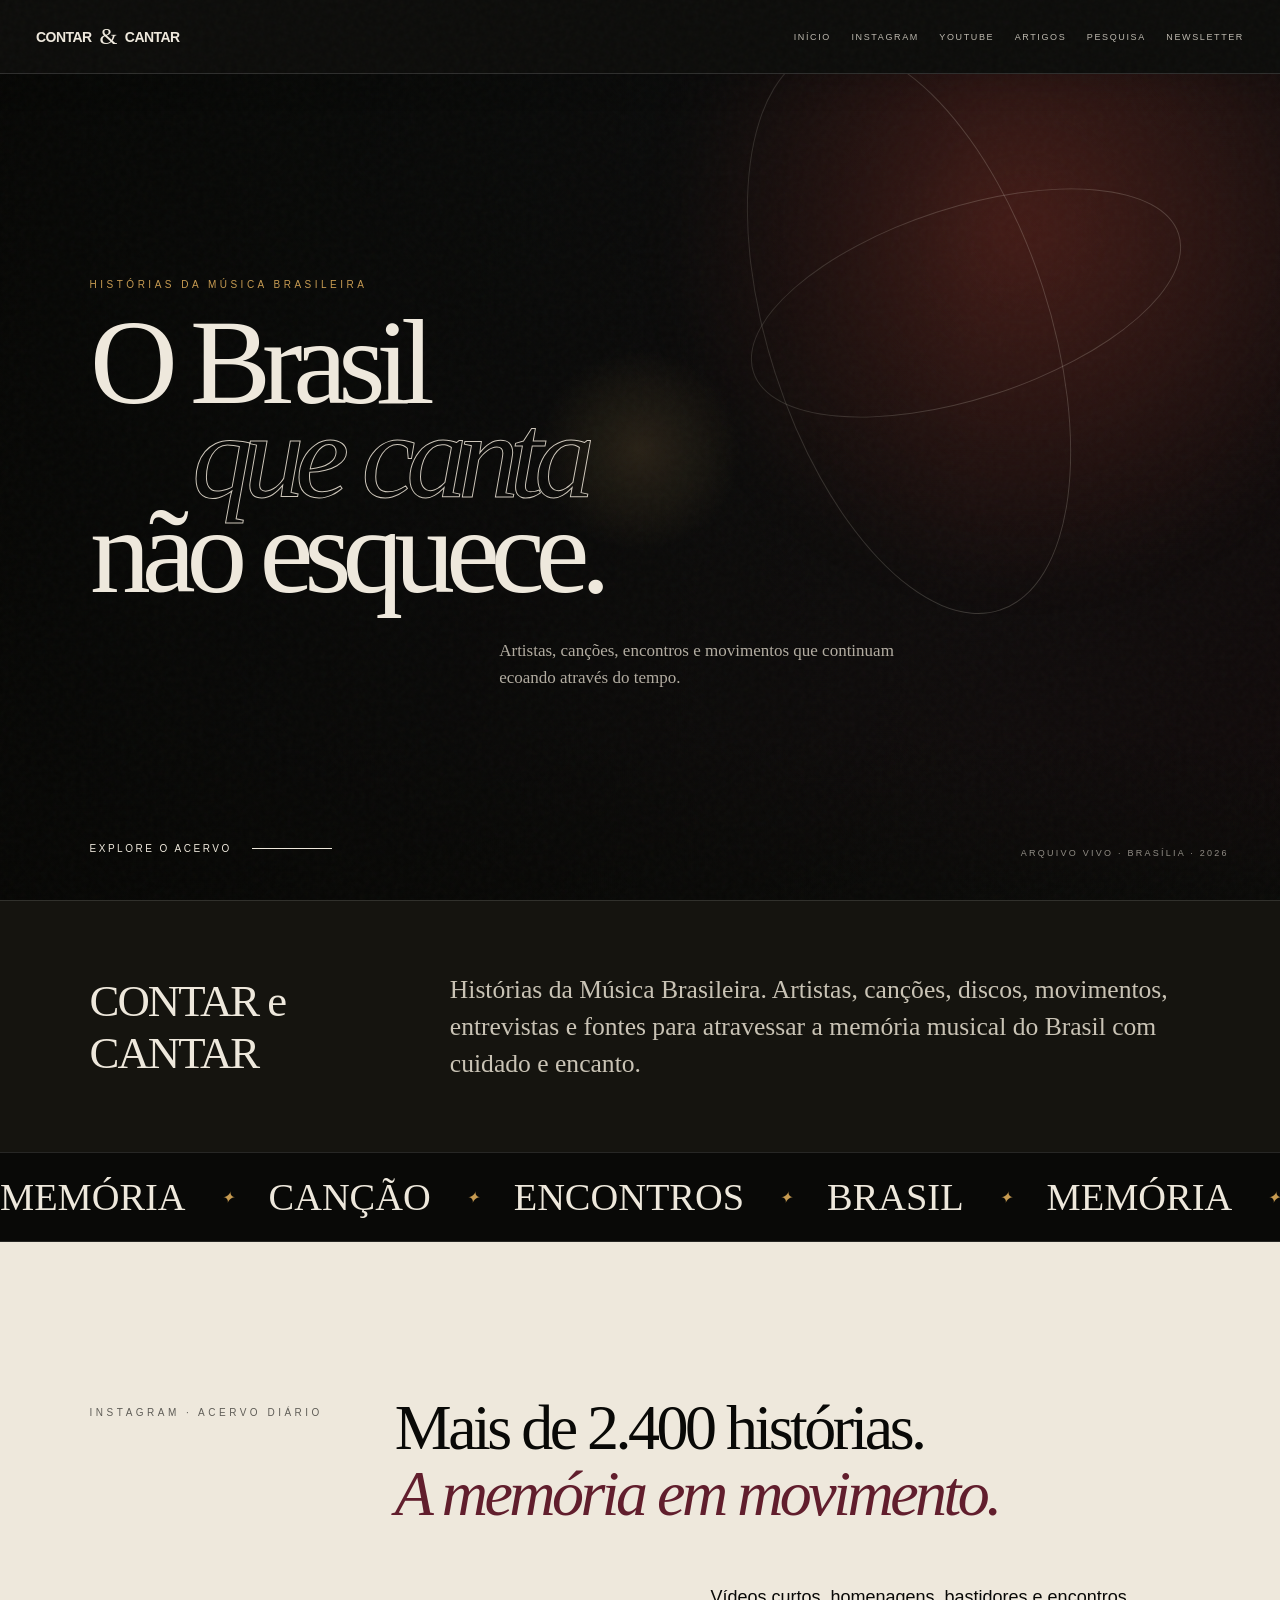
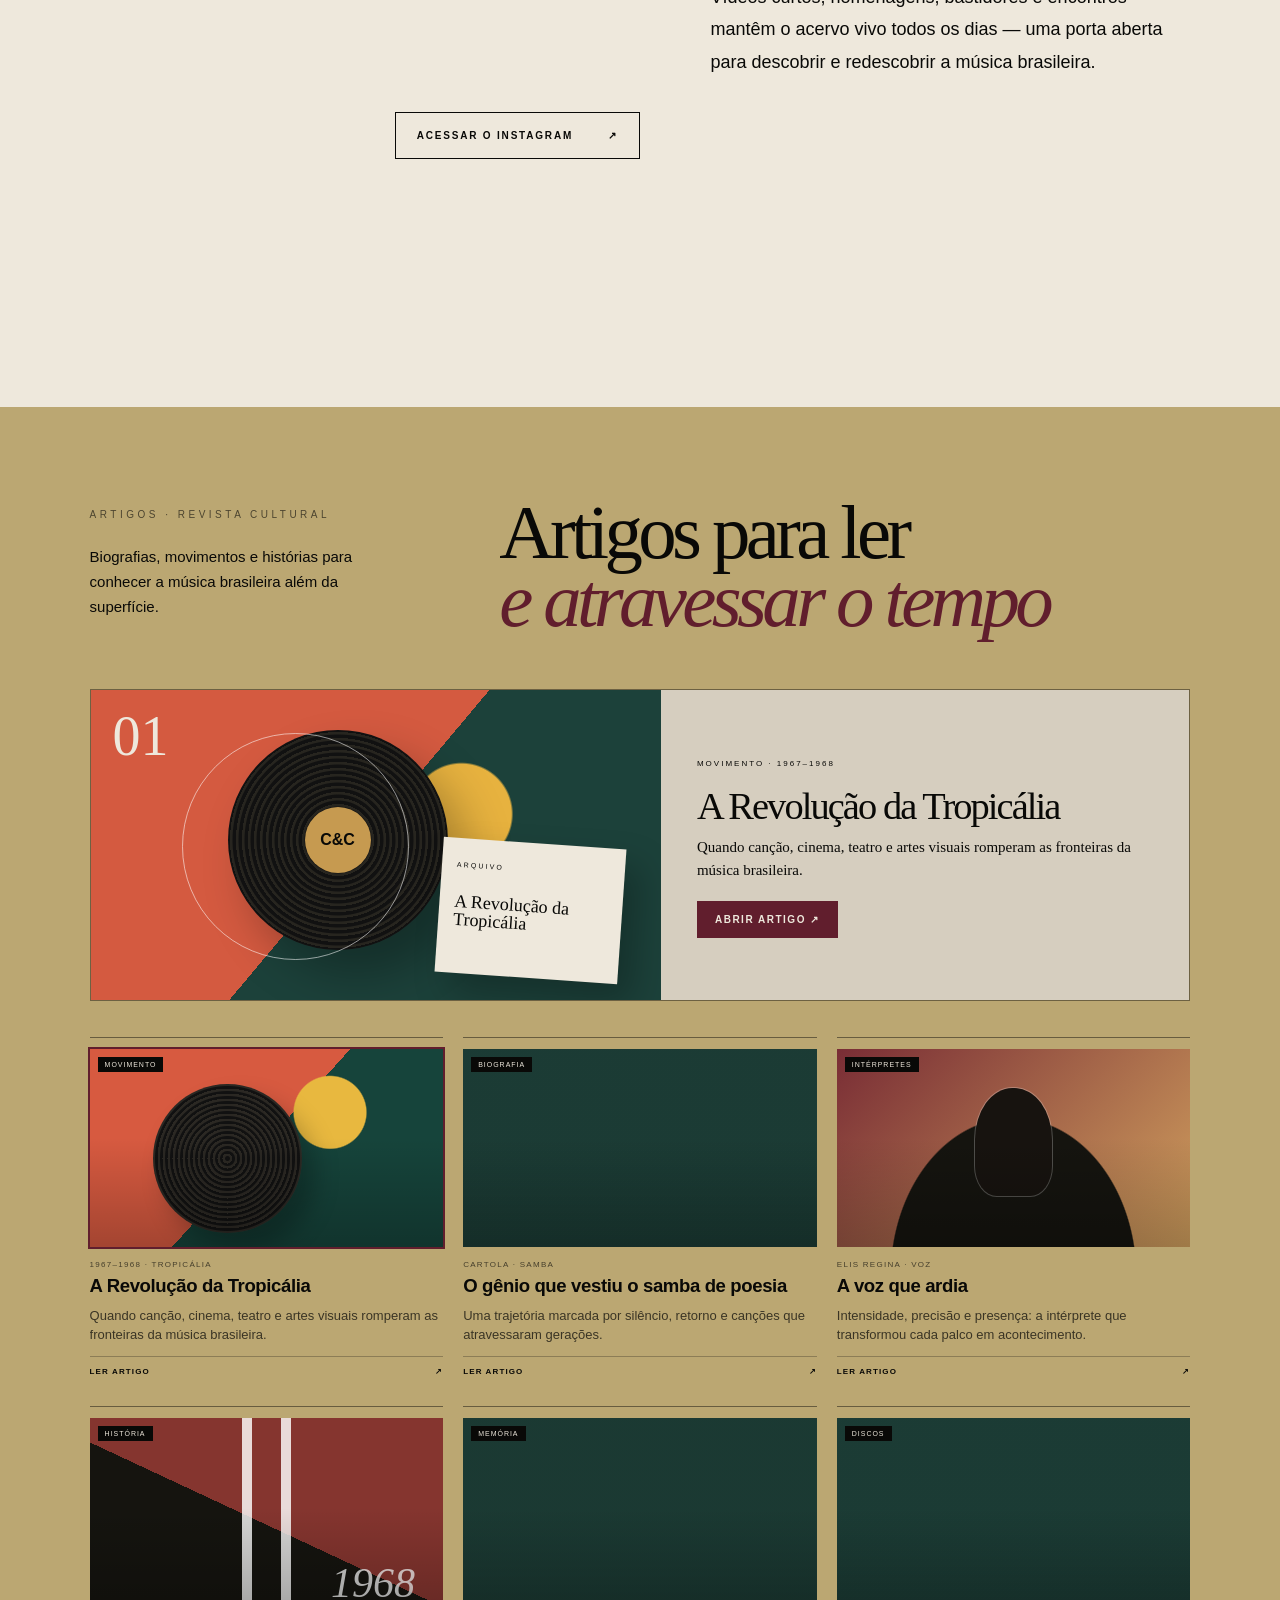
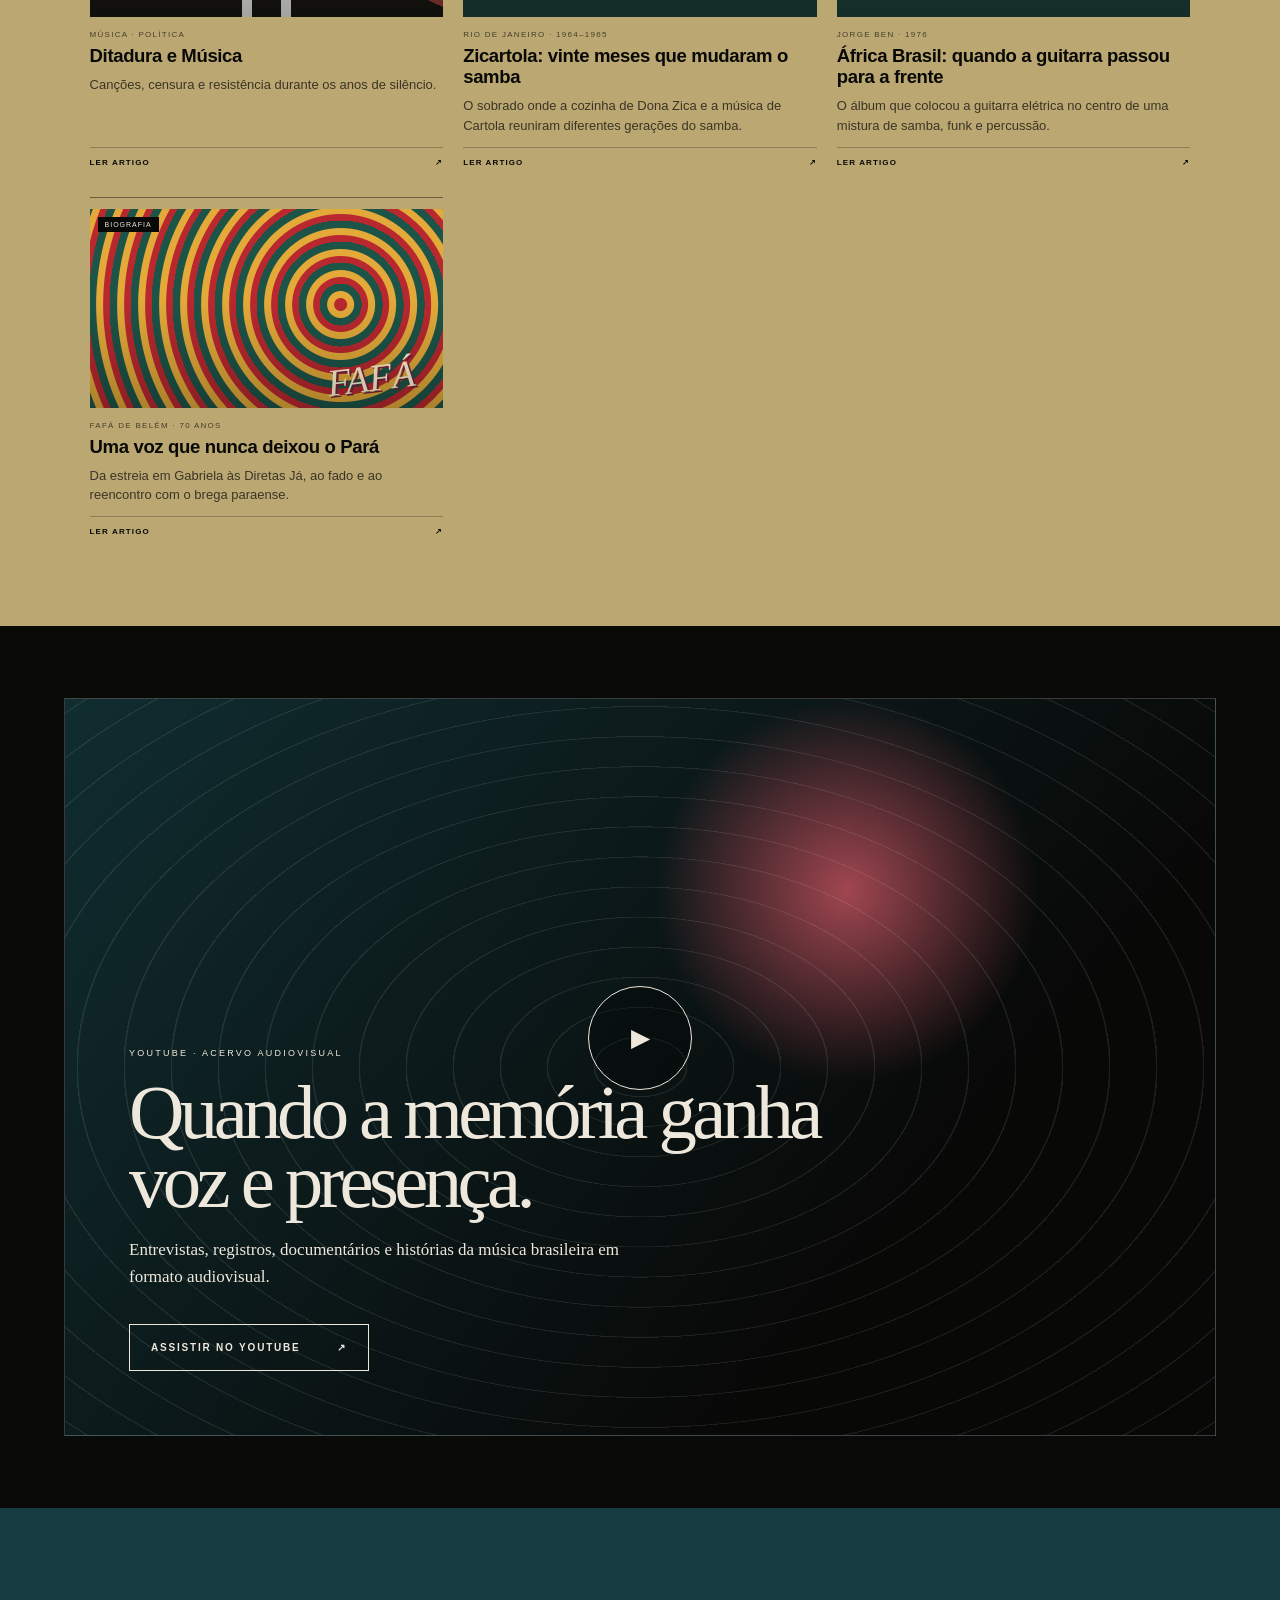
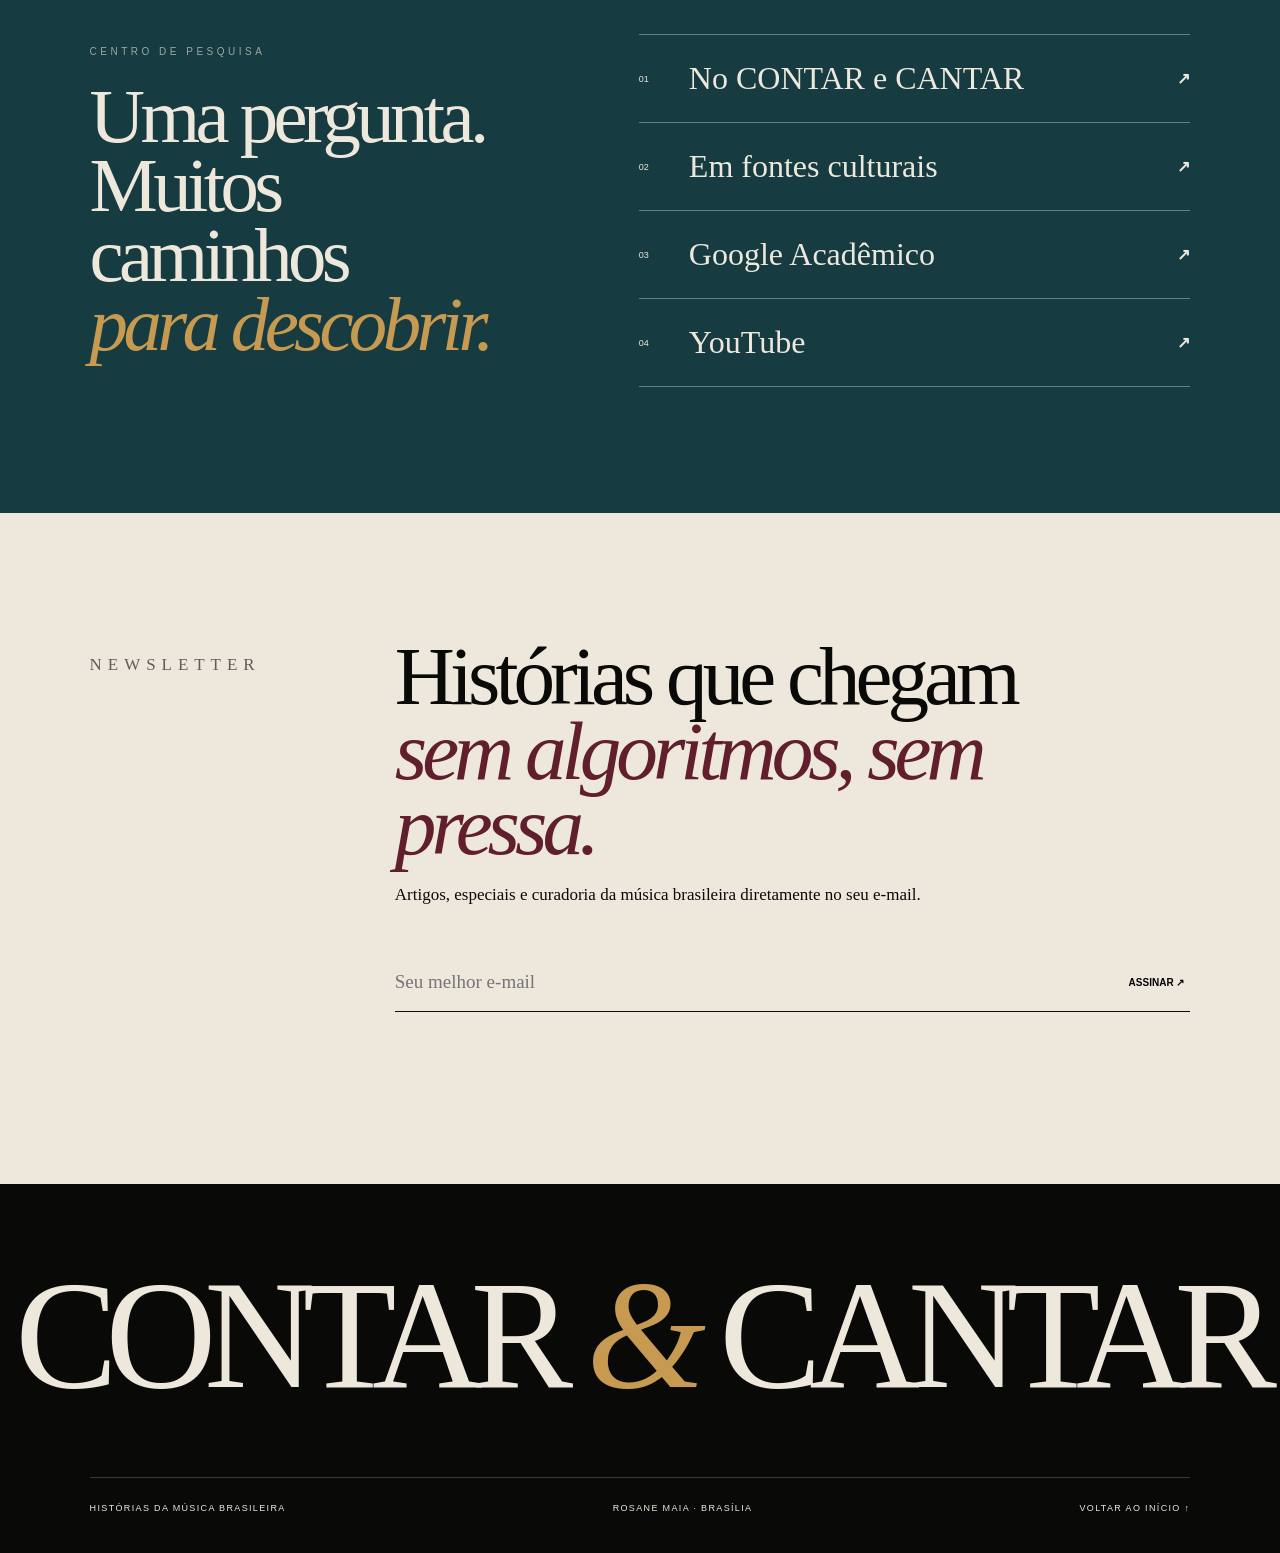
==== commit 621537ae: "Add files via upload" ====
--- a/index.html
+++ b/index.html
@@ -88,7 +88,7 @@
     @keyframes spin{to{transform:rotate(360deg)}}
     .story-poster{position:absolute;right:7%;bottom:7%;width:32%;min-height:135px;padding:15px;background:var(--paper);transform:rotate(4deg);box-shadow:15px 18px 35px rgba(0,0,0,.25)}.story-poster span{font-size:7px;letter-spacing:.3em}.story-poster strong{display:block;margin-top:22px;font:400 18px/.98 Georgia,serif}
     .story-copy{display:flex;flex-direction:column;justify-content:center;padding:2.8vw;background:#d6cebF}.story-copy>p{font-size:8px;letter-spacing:.25em;text-transform:uppercase}.story-copy h3{margin:12px 0;font:400 clamp(31px,3vw,46px)/.94 Georgia,serif;letter-spacing:-.05em}.story-copy>span{font:15px/1.48 Georgia,serif}.story-copy>a{align-self:flex-start;margin-top:20px;padding:12px 17px;background:var(--wine);color:var(--paper);border:1px solid var(--wine);font-size:10px;font-weight:800;letter-spacing:.15em;text-transform:uppercase;transition:.25s}.story-copy>a:hover{transform:translateY(-3px);background:var(--ink);border-color:var(--ink)}
-    .article-grid{display:grid;grid-template-columns:repeat(3,minmax(0,1fr));gap:30px 20px;margin-top:36px}.article-card{display:flex;flex-direction:column;min-width:0;border-top:1px solid rgba(0,0,0,.45);padding-top:11px;text-decoration:none;transition:transform .25s}.article-card:hover,.article-card:focus-visible{transform:translateY(-4px)}.article-card:hover .card-title,.article-card:focus-visible .card-title{color:var(--wine)}.card-visual{position:relative;overflow:hidden;width:100%;aspect-ratio:1.78/1;margin-bottom:13px;background:#1c413a center/cover no-repeat}.card-visual:after{content:"";position:absolute;inset:0;background:linear-gradient(0deg,rgba(0,0,0,.24),transparent 55%);transition:opacity .25s}.article-card:hover .card-visual:after{opacity:.35}.card-tag{position:absolute;z-index:2;left:8px;top:8px;padding:4px 7px;background:var(--ink);color:var(--paper);font-size:7px;letter-spacing:.14em;text-transform:uppercase}.visual-tropicalia{background:radial-gradient(circle at 68% 32%,#e8b83f 0 13%,transparent 13.5%),linear-gradient(132deg,#d75a40 0 49%,#16443b 49%)}.visual-tropicalia:before{content:"";position:absolute;width:42%;aspect-ratio:1;border-radius:50%;left:18%;top:18%;background:repeating-radial-gradient(circle,#111 0 2px,#2b2823 3px 5px);box-shadow:13px 16px 24px rgba(0,0,0,.25)}.visual-cartola{background-image:linear-gradient(0deg,rgba(21,17,12,.12),rgba(21,17,12,.12)),url("https://rmcontarecantar.art.br/assets/images/cartola-editorial.webp")}.visual-elis{background:radial-gradient(circle at 48% 42%,#dd9d57 0 6%,transparent 6.5%),radial-gradient(ellipse at 50% 115%,#15140f 0 49%,transparent 49.5%),linear-gradient(135deg,#792d35,#d1a05e)}.visual-elis:before{content:"";position:absolute;width:22%;height:54%;left:39%;top:20%;border-radius:48% 48% 28% 28%;background:#17130f;box-shadow:0 0 0 1px rgba(255,255,255,.25)}.visual-ditadura{background:linear-gradient(90deg,transparent 0 43%,rgba(255,255,255,.82) 43% 46%,transparent 46% 54%,rgba(255,255,255,.82) 54% 57%,transparent 57%),linear-gradient(25deg,#15140f 0 48%,#85352f 48%)}.visual-ditadura:before{content:"1968";position:absolute;right:8%;bottom:5%;color:rgba(255,255,255,.8);font:italic 42px Georgia,serif}.visual-zicartola{background-image:linear-gradient(0deg,rgba(21,17,12,.16),rgba(21,17,12,.16)),url("https://rmcontarecantar.art.br/assets/images/zicartola-editorial.webp")}.visual-africa{background-image:linear-gradient(0deg,rgba(21,17,12,.12),rgba(21,17,12,.12)),url("https://rmcontarecantar.art.br/assets/images/africa-brasil-editorial.webp")}.card-meta{margin:0 0 6px;font-size:8px;letter-spacing:.16em;text-transform:uppercase;opacity:.66}.card-title{margin:0;font:700 clamp(18px,1.45vw,23px)/1.15 Arial,sans-serif;letter-spacing:-.02em;transition:color .2s}.card-description{display:-webkit-box;overflow:hidden;-webkit-box-orient:vertical;-webkit-line-clamp:2;margin:9px 0 12px;font:13px/1.48 Arial,sans-serif;opacity:.72}.card-action{display:flex;justify-content:space-between;align-items:center;margin-top:auto;padding-top:10px;border-top:1px solid rgba(0,0,0,.25);font-size:8px;font-weight:800;letter-spacing:.14em;text-transform:uppercase}.article-card.active .card-visual{box-shadow:0 0 0 2px var(--wine)}
+    .article-grid{display:grid;grid-template-columns:repeat(3,minmax(0,1fr));gap:30px 20px;margin-top:36px}.article-card{display:flex;flex-direction:column;min-width:0;border-top:1px solid rgba(0,0,0,.45);padding-top:11px;text-decoration:none;transition:transform .25s}.article-card:hover,.article-card:focus-visible{transform:translateY(-4px)}.article-card:hover .card-title,.article-card:focus-visible .card-title{color:var(--wine)}.card-visual{position:relative;overflow:hidden;width:100%;aspect-ratio:1.78/1;margin-bottom:13px;background:#1c413a center/cover no-repeat}.card-visual:after{content:"";position:absolute;inset:0;background:linear-gradient(0deg,rgba(0,0,0,.24),transparent 55%);transition:opacity .25s}.article-card:hover .card-visual:after{opacity:.35}.card-tag{position:absolute;z-index:2;left:8px;top:8px;padding:4px 7px;background:var(--ink);color:var(--paper);font-size:7px;letter-spacing:.14em;text-transform:uppercase}.visual-tropicalia{background:radial-gradient(circle at 68% 32%,#e8b83f 0 13%,transparent 13.5%),linear-gradient(132deg,#d75a40 0 49%,#16443b 49%)}.visual-tropicalia:before{content:"";position:absolute;width:42%;aspect-ratio:1;border-radius:50%;left:18%;top:18%;background:repeating-radial-gradient(circle,#111 0 2px,#2b2823 3px 5px);box-shadow:13px 16px 24px rgba(0,0,0,.25)}.visual-cartola{background-image:linear-gradient(0deg,rgba(21,17,12,.12),rgba(21,17,12,.12)),url("https://rmcontarecantar.art.br/assets/images/cartola-editorial.webp")}.visual-elis{background:radial-gradient(circle at 48% 42%,#dd9d57 0 6%,transparent 6.5%),radial-gradient(ellipse at 50% 115%,#15140f 0 49%,transparent 49.5%),linear-gradient(135deg,#792d35,#d1a05e)}.visual-elis:before{content:"";position:absolute;width:22%;height:54%;left:39%;top:20%;border-radius:48% 48% 28% 28%;background:#17130f;box-shadow:0 0 0 1px rgba(255,255,255,.25)}.visual-ditadura{background:linear-gradient(90deg,transparent 0 43%,rgba(255,255,255,.82) 43% 46%,transparent 46% 54%,rgba(255,255,255,.82) 54% 57%,transparent 57%),linear-gradient(25deg,#15140f 0 48%,#85352f 48%)}.visual-ditadura:before{content:"1968";position:absolute;right:8%;bottom:5%;color:rgba(255,255,255,.8);font:italic 42px Georgia,serif}.visual-zicartola{background-image:linear-gradient(0deg,rgba(21,17,12,.16),rgba(21,17,12,.16)),url("https://rmcontarecantar.art.br/assets/images/zicartola-editorial.webp")}.visual-africa{background-image:linear-gradient(0deg,rgba(21,17,12,.12),rgba(21,17,12,.12)),url("https://rmcontarecantar.art.br/assets/images/africa-brasil-editorial.webp")}.visual-fafa{background:repeating-radial-gradient(circle at 71% 48%,#b9282f 0 6px,#e3aa39 7px 13px,#1d5448 14px 21px)}.visual-fafa:before{content:"FAFÁ";position:absolute;right:8%;bottom:4%;color:#fff4d5;text-shadow:2px 2px 0 #72243d;font:italic 38px Georgia,serif;transform:rotate(-7deg)}.card-meta{margin:0 0 6px;font-size:8px;letter-spacing:.16em;text-transform:uppercase;opacity:.66}.card-title{margin:0;font:700 clamp(18px,1.45vw,23px)/1.15 Arial,sans-serif;letter-spacing:-.02em;transition:color .2s}.card-description{display:-webkit-box;overflow:hidden;-webkit-box-orient:vertical;-webkit-line-clamp:2;margin:9px 0 12px;font:13px/1.48 Arial,sans-serif;opacity:.72}.card-action{display:flex;justify-content:space-between;align-items:center;margin-top:auto;padding-top:10px;border-top:1px solid rgba(0,0,0,.25);font-size:8px;font-weight:800;letter-spacing:.14em;text-transform:uppercase}.article-card.active .card-visual{box-shadow:0 0 0 2px var(--wine)}
     .youtube{padding:8vh 5vw;background:var(--ink)}
     .screen{position:relative;min-height:82vh;display:flex;align-items:flex-end;overflow:hidden;padding:5vw;background:radial-gradient(circle at 68% 26%,rgba(187,79,91,.85),transparent 20%),linear-gradient(130deg,#102d30,#080807 72%);border:1px solid rgba(255,255,255,.2)}
     .screen:before{content:"";position:absolute;inset:-25%;background:repeating-radial-gradient(ellipse at center,transparent 0 45px,rgba(255,255,255,.09) 46px 47px);animation:orbit 20s infinite alternate}
@@ -177,6 +177,9 @@
         <a class="article-card" href="africa-brasil.html" data-story="5">
           <div class="card-visual visual-africa"><span class="card-tag">Discos</span></div><p class="card-meta">Jorge Ben · 1976</p><h3 class="card-title">África Brasil: quando a guitarra passou para a frente</h3><p class="card-description">O álbum que colocou a guitarra elétrica no centro de uma mistura de samba, funk e percussão.</p><span class="card-action">Ler artigo <b>↗</b></span>
         </a>
+        <a class="article-card" href="fafa-de-belem.html" data-story="6">
+          <div class="card-visual visual-fafa"><span class="card-tag">Biografia</span></div><p class="card-meta">Fafá de Belém · 70 anos</p><h3 class="card-title">Uma voz que nunca deixou o Pará</h3><p class="card-description">Da estreia em Gabriela às Diretas Já, ao fado e ao reencontro com o brega paraense.</p><span class="card-action">Ler artigo <b>↗</b></span>
+        </a>
       </div>
     </section>
 
@@ -218,7 +221,8 @@
       {n:"03",eyebrow:"Análise · Elis Regina",title:"A voz que ardia",description:"Intensidade, precisão e presença: a intérprete que transformou cada palco em acontecimento.",href:"elis.html"},
       {n:"04",eyebrow:"Pesquisa · Memória",title:"Ditadura e Música",description:"Canções, censura e resistência durante os anos de silêncio — a música brasileira como documento e enfrentamento.",href:"ditadura-musica.html"},
       {n:"05",eyebrow:"História · Rio de Janeiro · 1964–1965",title:"Zicartola: vinte meses que mudaram o mapa do samba",description:"A cozinha de Dona Zica e a música de Cartola fizeram de um sobrado no Centro do Rio um encontro decisivo para o samba brasileiro.",href:"zicartola.html"},
-      {n:"06",eyebrow:"Discos da música brasileira · 1976",title:"África Brasil: quando a guitarra passou para a frente",description:"O álbum em que Jorge Ben colocou a guitarra elétrica no centro de uma mistura de samba, funk, percussão, futebol, alquimia e afirmação negra.",href:"africa-brasil.html"}
+      {n:"06",eyebrow:"Discos da música brasileira · 1976",title:"África Brasil: quando a guitarra passou para a frente",description:"O álbum em que Jorge Ben colocou a guitarra elétrica no centro de uma mistura de samba, funk, percussão, futebol, alquimia e afirmação negra.",href:"africa-brasil.html"},
+      {n:"07",eyebrow:"Biografia · Fafá de Belém · 70 anos",title:"Uma voz que nunca deixou o Pará",description:"Da estreia inesperada na trilha de Gabriela às Diretas Já, ao fado e ao reencontro com o brega paraense, Fafá atravessou fronteiras sem perder a própria origem.",href:"fafa-de-belem.html"}
     ];
     const menu=document.getElementById("menu"),nav=document.getElementById("nav");
     menu.addEventListener("click",()=>{const open=nav.classList.toggle("open");menu.setAttribute("aria-expanded",String(open))});
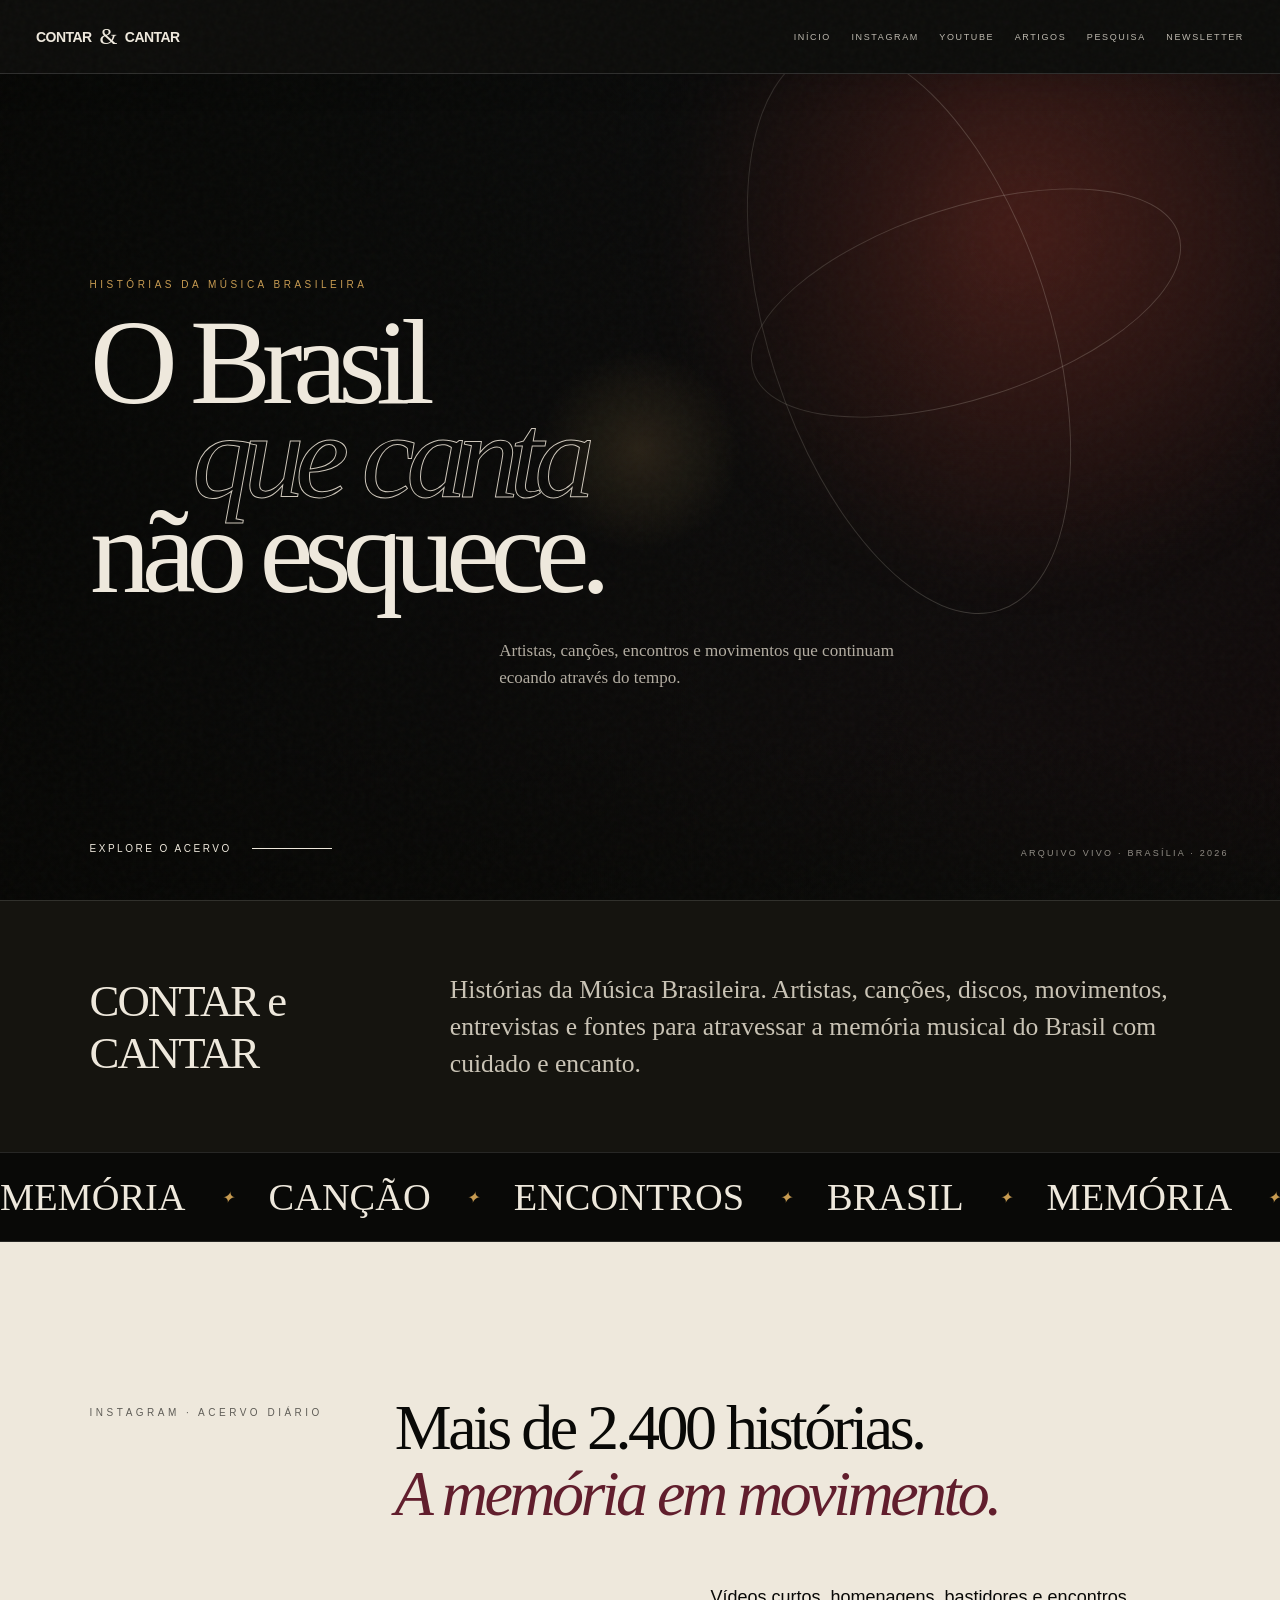
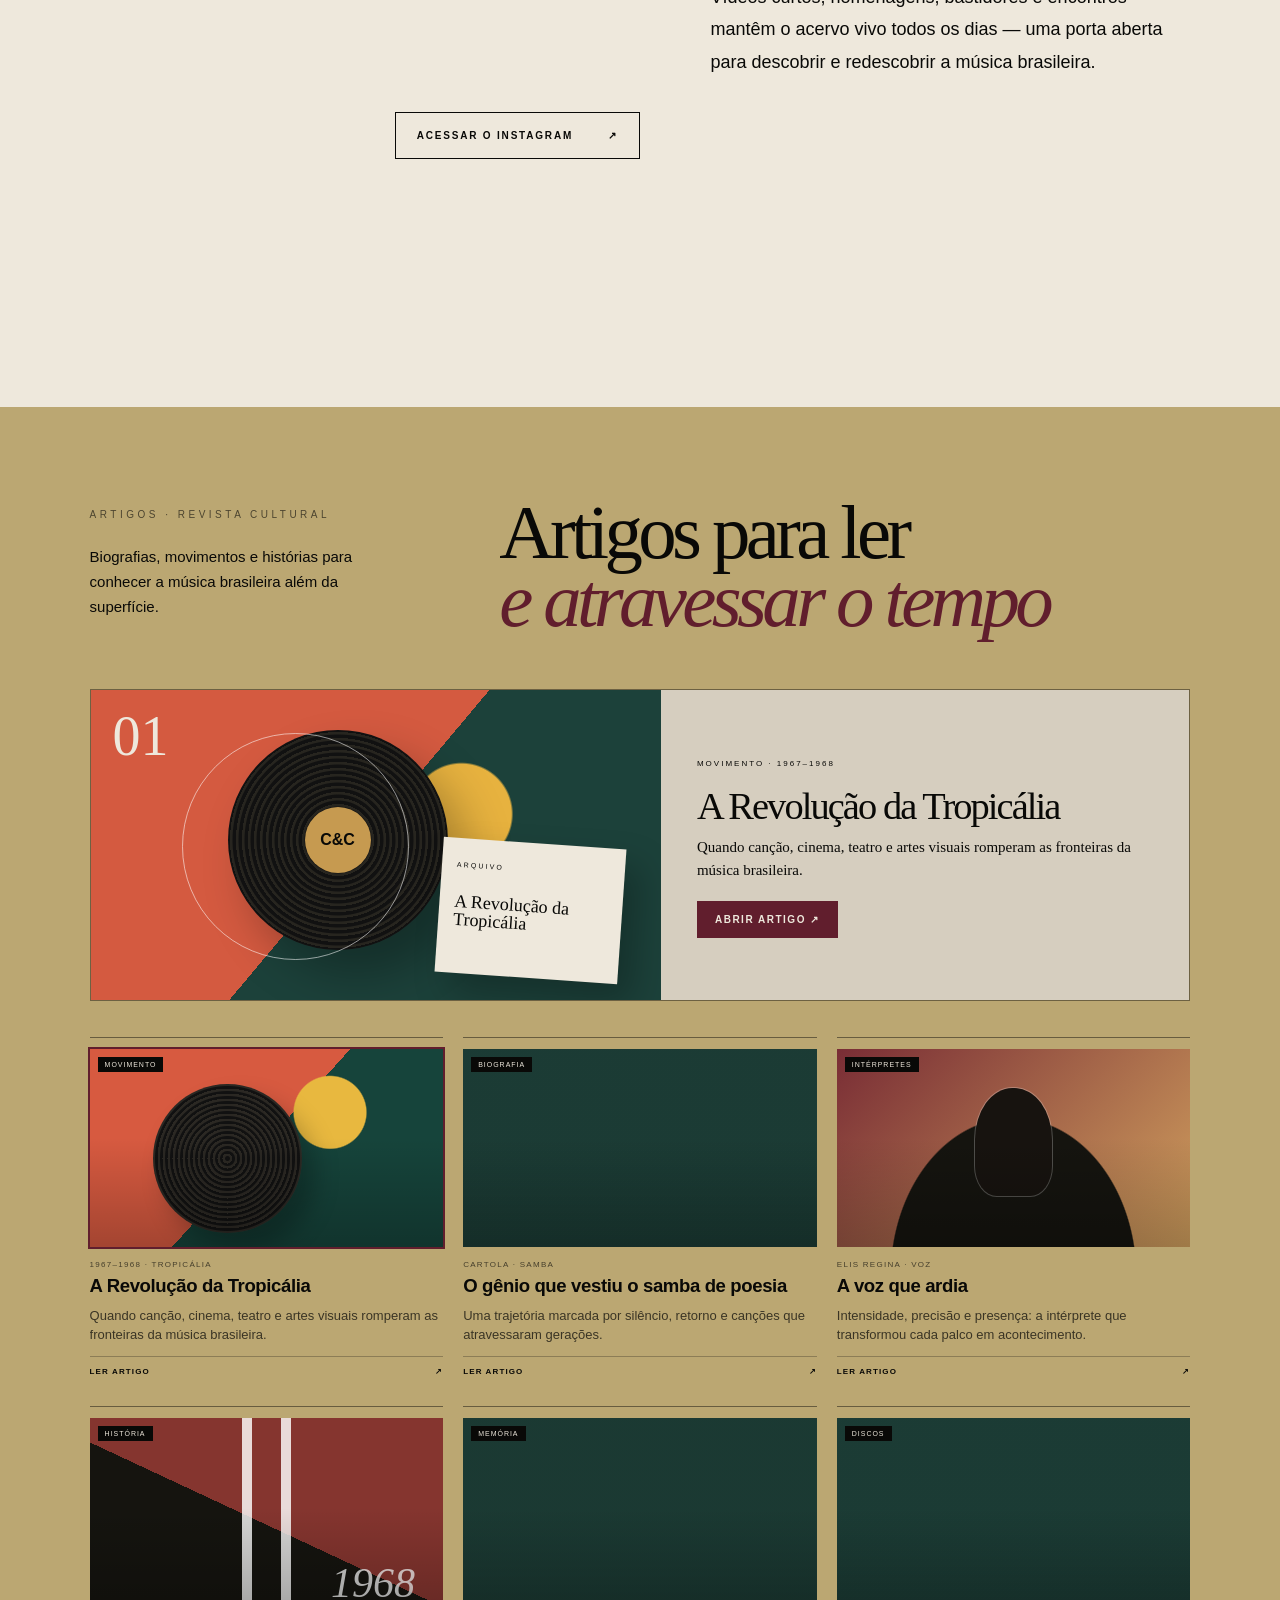
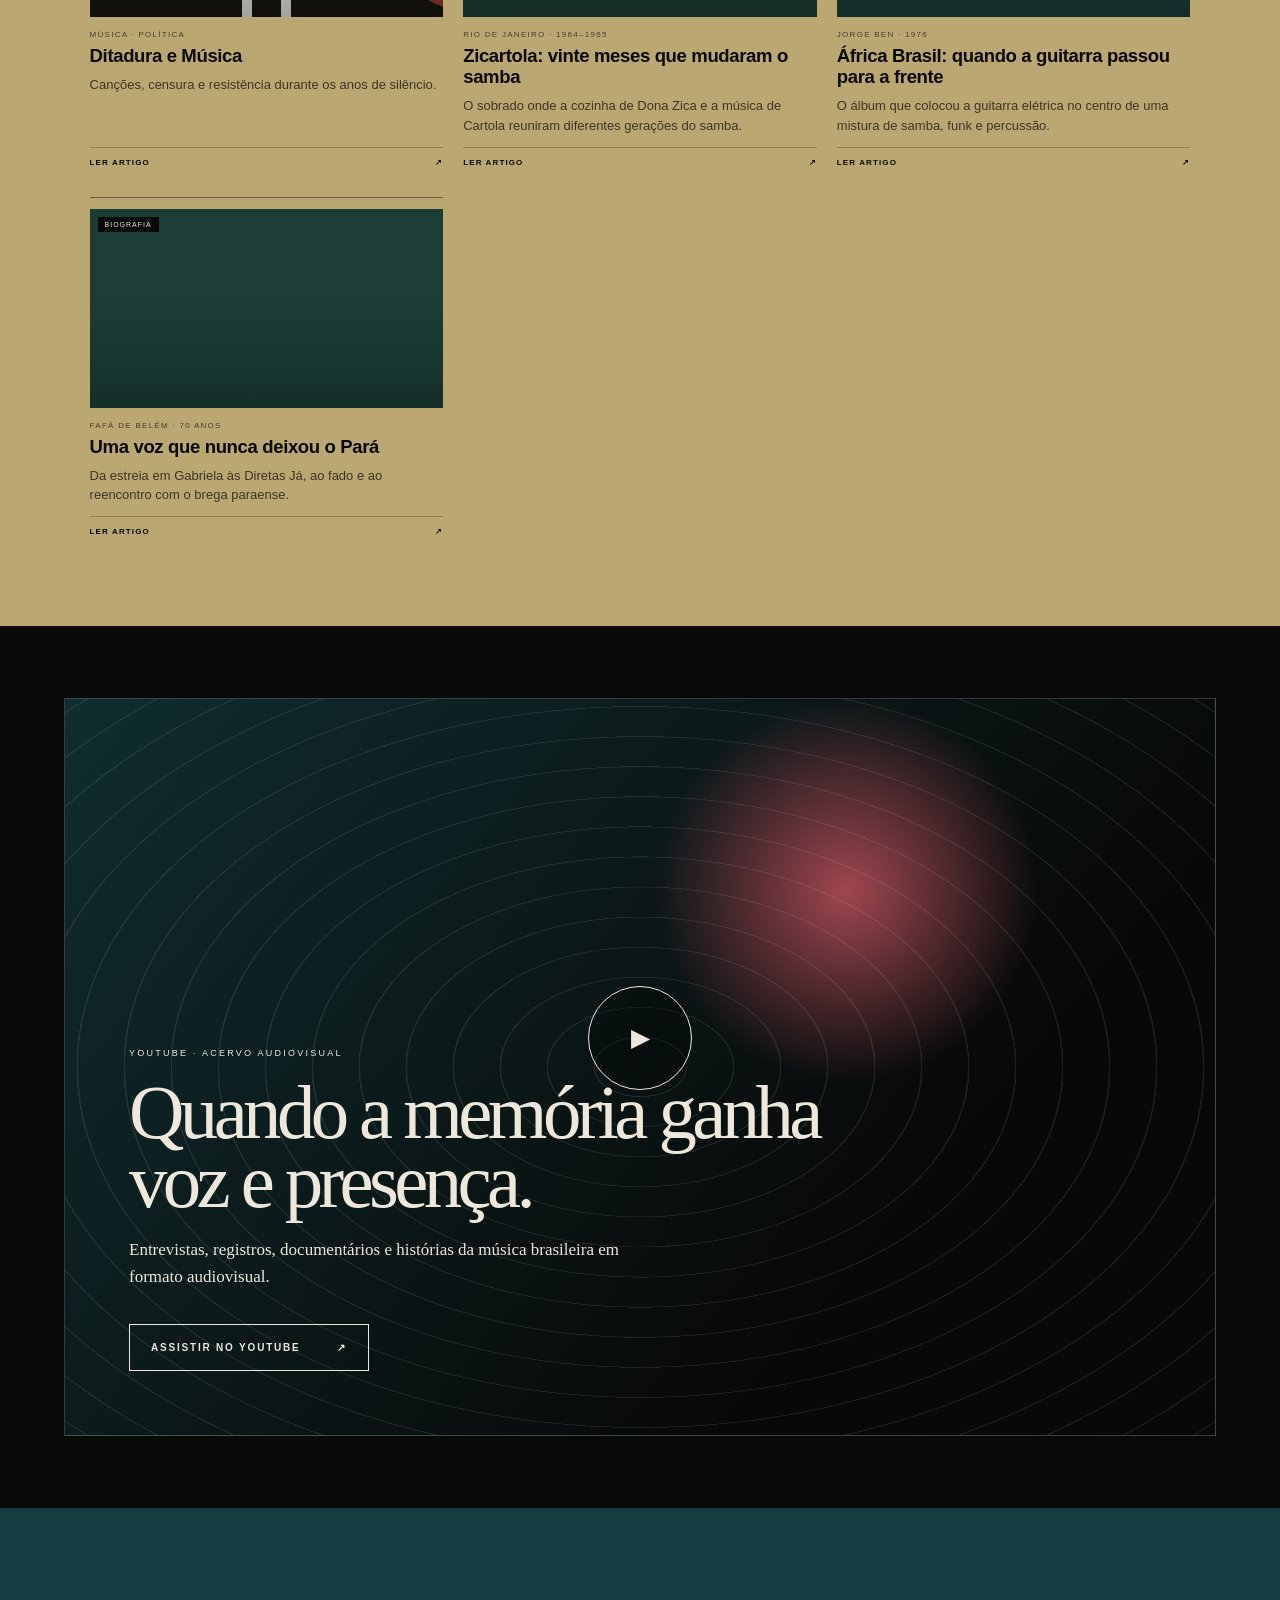
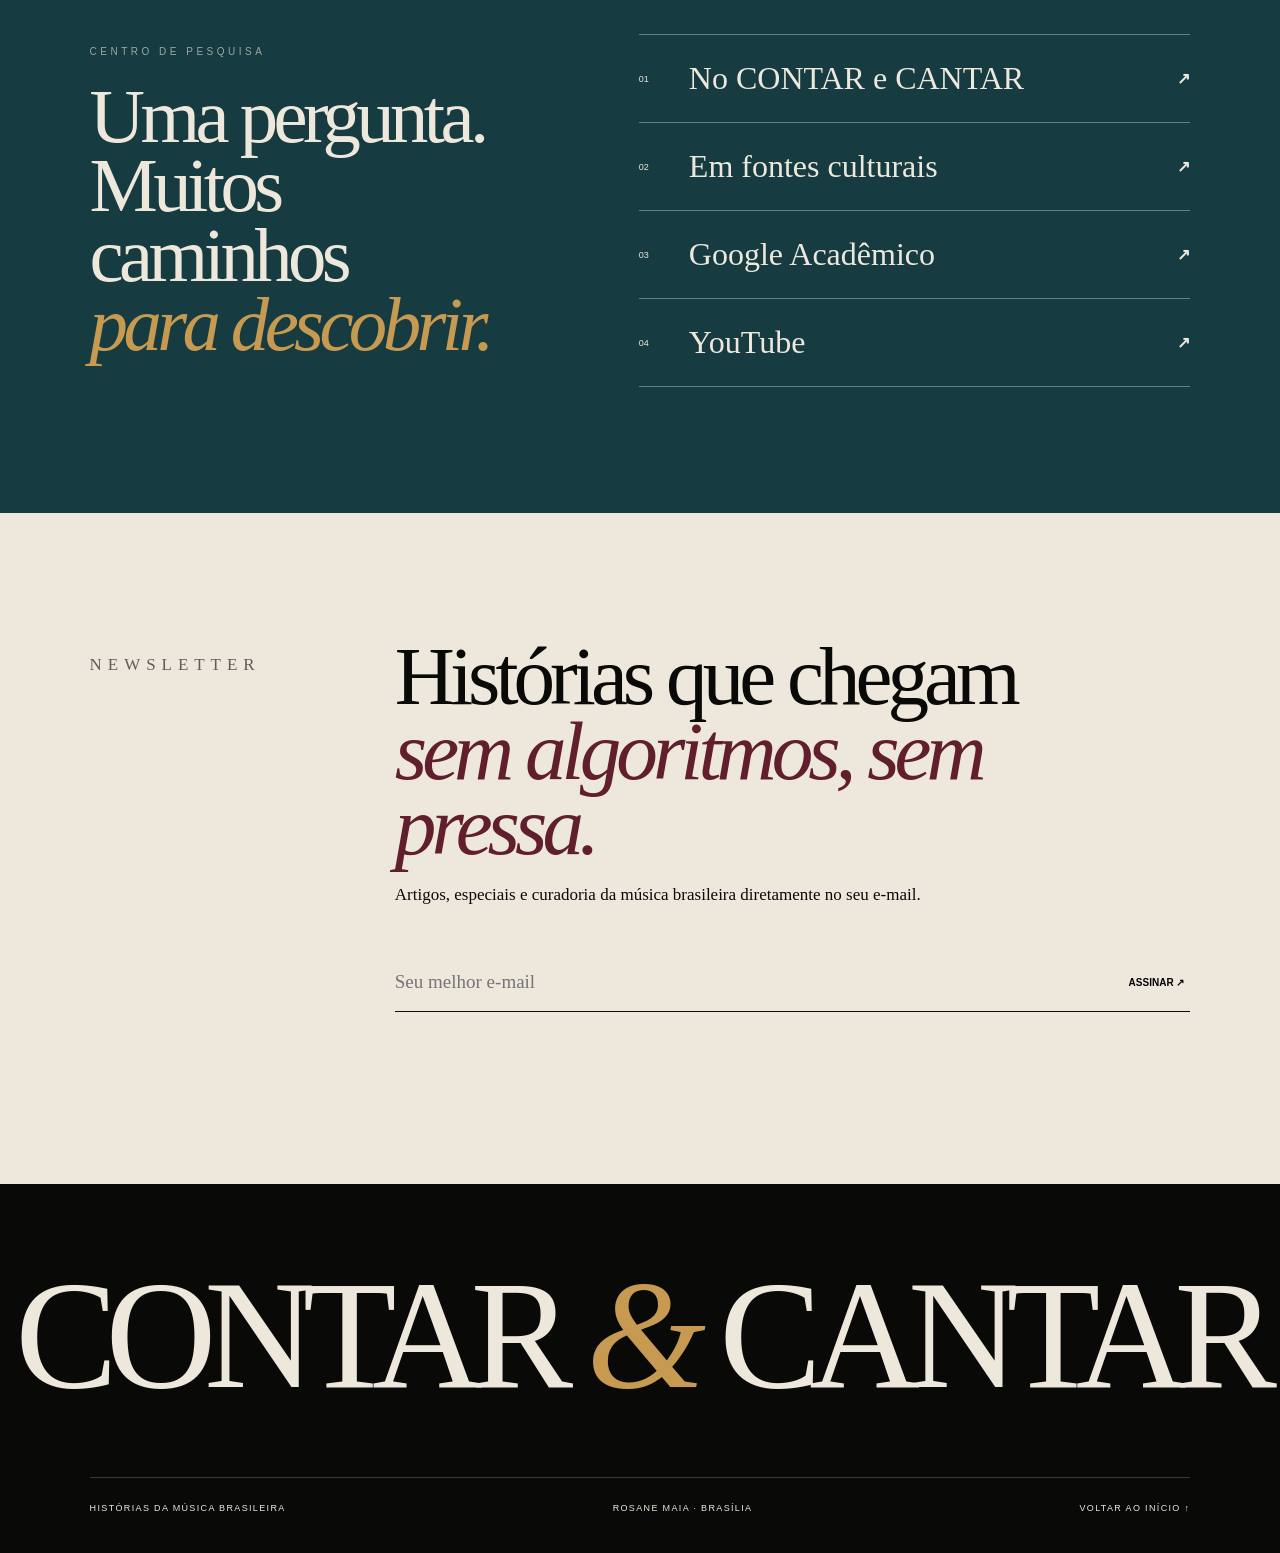
==== commit 4e4d3510: "Add files via upload" ====
--- a/index.html
+++ b/index.html
@@ -88,7 +88,7 @@
     @keyframes spin{to{transform:rotate(360deg)}}
     .story-poster{position:absolute;right:7%;bottom:7%;width:32%;min-height:135px;padding:15px;background:var(--paper);transform:rotate(4deg);box-shadow:15px 18px 35px rgba(0,0,0,.25)}.story-poster span{font-size:7px;letter-spacing:.3em}.story-poster strong{display:block;margin-top:22px;font:400 18px/.98 Georgia,serif}
     .story-copy{display:flex;flex-direction:column;justify-content:center;padding:2.8vw;background:#d6cebF}.story-copy>p{font-size:8px;letter-spacing:.25em;text-transform:uppercase}.story-copy h3{margin:12px 0;font:400 clamp(31px,3vw,46px)/.94 Georgia,serif;letter-spacing:-.05em}.story-copy>span{font:15px/1.48 Georgia,serif}.story-copy>a{align-self:flex-start;margin-top:20px;padding:12px 17px;background:var(--wine);color:var(--paper);border:1px solid var(--wine);font-size:10px;font-weight:800;letter-spacing:.15em;text-transform:uppercase;transition:.25s}.story-copy>a:hover{transform:translateY(-3px);background:var(--ink);border-color:var(--ink)}
-    .article-grid{display:grid;grid-template-columns:repeat(3,minmax(0,1fr));gap:30px 20px;margin-top:36px}.article-card{display:flex;flex-direction:column;min-width:0;border-top:1px solid rgba(0,0,0,.45);padding-top:11px;text-decoration:none;transition:transform .25s}.article-card:hover,.article-card:focus-visible{transform:translateY(-4px)}.article-card:hover .card-title,.article-card:focus-visible .card-title{color:var(--wine)}.card-visual{position:relative;overflow:hidden;width:100%;aspect-ratio:1.78/1;margin-bottom:13px;background:#1c413a center/cover no-repeat}.card-visual:after{content:"";position:absolute;inset:0;background:linear-gradient(0deg,rgba(0,0,0,.24),transparent 55%);transition:opacity .25s}.article-card:hover .card-visual:after{opacity:.35}.card-tag{position:absolute;z-index:2;left:8px;top:8px;padding:4px 7px;background:var(--ink);color:var(--paper);font-size:7px;letter-spacing:.14em;text-transform:uppercase}.visual-tropicalia{background:radial-gradient(circle at 68% 32%,#e8b83f 0 13%,transparent 13.5%),linear-gradient(132deg,#d75a40 0 49%,#16443b 49%)}.visual-tropicalia:before{content:"";position:absolute;width:42%;aspect-ratio:1;border-radius:50%;left:18%;top:18%;background:repeating-radial-gradient(circle,#111 0 2px,#2b2823 3px 5px);box-shadow:13px 16px 24px rgba(0,0,0,.25)}.visual-cartola{background-image:linear-gradient(0deg,rgba(21,17,12,.12),rgba(21,17,12,.12)),url("https://rmcontarecantar.art.br/assets/images/cartola-editorial.webp")}.visual-elis{background:radial-gradient(circle at 48% 42%,#dd9d57 0 6%,transparent 6.5%),radial-gradient(ellipse at 50% 115%,#15140f 0 49%,transparent 49.5%),linear-gradient(135deg,#792d35,#d1a05e)}.visual-elis:before{content:"";position:absolute;width:22%;height:54%;left:39%;top:20%;border-radius:48% 48% 28% 28%;background:#17130f;box-shadow:0 0 0 1px rgba(255,255,255,.25)}.visual-ditadura{background:linear-gradient(90deg,transparent 0 43%,rgba(255,255,255,.82) 43% 46%,transparent 46% 54%,rgba(255,255,255,.82) 54% 57%,transparent 57%),linear-gradient(25deg,#15140f 0 48%,#85352f 48%)}.visual-ditadura:before{content:"1968";position:absolute;right:8%;bottom:5%;color:rgba(255,255,255,.8);font:italic 42px Georgia,serif}.visual-zicartola{background-image:linear-gradient(0deg,rgba(21,17,12,.16),rgba(21,17,12,.16)),url("https://rmcontarecantar.art.br/assets/images/zicartola-editorial.webp")}.visual-africa{background-image:linear-gradient(0deg,rgba(21,17,12,.12),rgba(21,17,12,.12)),url("https://rmcontarecantar.art.br/assets/images/africa-brasil-editorial.webp")}.visual-fafa{background:repeating-radial-gradient(circle at 71% 48%,#b9282f 0 6px,#e3aa39 7px 13px,#1d5448 14px 21px)}.visual-fafa:before{content:"FAFÁ";position:absolute;right:8%;bottom:4%;color:#fff4d5;text-shadow:2px 2px 0 #72243d;font:italic 38px Georgia,serif;transform:rotate(-7deg)}.card-meta{margin:0 0 6px;font-size:8px;letter-spacing:.16em;text-transform:uppercase;opacity:.66}.card-title{margin:0;font:700 clamp(18px,1.45vw,23px)/1.15 Arial,sans-serif;letter-spacing:-.02em;transition:color .2s}.card-description{display:-webkit-box;overflow:hidden;-webkit-box-orient:vertical;-webkit-line-clamp:2;margin:9px 0 12px;font:13px/1.48 Arial,sans-serif;opacity:.72}.card-action{display:flex;justify-content:space-between;align-items:center;margin-top:auto;padding-top:10px;border-top:1px solid rgba(0,0,0,.25);font-size:8px;font-weight:800;letter-spacing:.14em;text-transform:uppercase}.article-card.active .card-visual{box-shadow:0 0 0 2px var(--wine)}
+    .article-grid{display:grid;grid-template-columns:repeat(3,minmax(0,1fr));gap:30px 20px;margin-top:36px}.article-card{display:flex;flex-direction:column;min-width:0;border-top:1px solid rgba(0,0,0,.45);padding-top:11px;text-decoration:none;transition:transform .25s}.article-card:hover,.article-card:focus-visible{transform:translateY(-4px)}.article-card:hover .card-title,.article-card:focus-visible .card-title{color:var(--wine)}.card-visual{position:relative;overflow:hidden;width:100%;aspect-ratio:1.78/1;margin-bottom:13px;background:#1c413a center/cover no-repeat}.card-visual:after{content:"";position:absolute;inset:0;background:linear-gradient(0deg,rgba(0,0,0,.24),transparent 55%);transition:opacity .25s}.article-card:hover .card-visual:after{opacity:.35}.card-tag{position:absolute;z-index:2;left:8px;top:8px;padding:4px 7px;background:var(--ink);color:var(--paper);font-size:7px;letter-spacing:.14em;text-transform:uppercase}.visual-tropicalia{background:radial-gradient(circle at 68% 32%,#e8b83f 0 13%,transparent 13.5%),linear-gradient(132deg,#d75a40 0 49%,#16443b 49%)}.visual-tropicalia:before{content:"";position:absolute;width:42%;aspect-ratio:1;border-radius:50%;left:18%;top:18%;background:repeating-radial-gradient(circle,#111 0 2px,#2b2823 3px 5px);box-shadow:13px 16px 24px rgba(0,0,0,.25)}.visual-cartola{background-image:linear-gradient(0deg,rgba(21,17,12,.12),rgba(21,17,12,.12)),url("https://rmcontarecantar.art.br/assets/images/cartola-editorial.webp")}.visual-elis{background:radial-gradient(circle at 48% 42%,#dd9d57 0 6%,transparent 6.5%),radial-gradient(ellipse at 50% 115%,#15140f 0 49%,transparent 49.5%),linear-gradient(135deg,#792d35,#d1a05e)}.visual-elis:before{content:"";position:absolute;width:22%;height:54%;left:39%;top:20%;border-radius:48% 48% 28% 28%;background:#17130f;box-shadow:0 0 0 1px rgba(255,255,255,.25)}.visual-ditadura{background:linear-gradient(90deg,transparent 0 43%,rgba(255,255,255,.82) 43% 46%,transparent 46% 54%,rgba(255,255,255,.82) 54% 57%,transparent 57%),linear-gradient(25deg,#15140f 0 48%,#85352f 48%)}.visual-ditadura:before{content:"1968";position:absolute;right:8%;bottom:5%;color:rgba(255,255,255,.8);font:italic 42px Georgia,serif}.visual-zicartola{background-image:linear-gradient(0deg,rgba(21,17,12,.16),rgba(21,17,12,.16)),url("https://rmcontarecantar.art.br/assets/images/zicartola-editorial.webp")}.visual-africa{background-image:linear-gradient(0deg,rgba(21,17,12,.12),rgba(21,17,12,.12)),url("https://rmcontarecantar.art.br/assets/images/africa-brasil-editorial.webp")}.visual-fafa{background-image:linear-gradient(0deg,rgba(21,17,12,.08),rgba(21,17,12,.08)),url("assets/images/fafa-editorial.webp");background-position:center 38%}.card-meta{margin:0 0 6px;font-size:8px;letter-spacing:.16em;text-transform:uppercase;opacity:.66}.card-title{margin:0;font:700 clamp(18px,1.45vw,23px)/1.15 Arial,sans-serif;letter-spacing:-.02em;transition:color .2s}.card-description{display:-webkit-box;overflow:hidden;-webkit-box-orient:vertical;-webkit-line-clamp:2;margin:9px 0 12px;font:13px/1.48 Arial,sans-serif;opacity:.72}.card-action{display:flex;justify-content:space-between;align-items:center;margin-top:auto;padding-top:10px;border-top:1px solid rgba(0,0,0,.25);font-size:8px;font-weight:800;letter-spacing:.14em;text-transform:uppercase}.article-card.active .card-visual{box-shadow:0 0 0 2px var(--wine)}
     .youtube{padding:8vh 5vw;background:var(--ink)}
     .screen{position:relative;min-height:82vh;display:flex;align-items:flex-end;overflow:hidden;padding:5vw;background:radial-gradient(circle at 68% 26%,rgba(187,79,91,.85),transparent 20%),linear-gradient(130deg,#102d30,#080807 72%);border:1px solid rgba(255,255,255,.2)}
     .screen:before{content:"";position:absolute;inset:-25%;background:repeating-radial-gradient(ellipse at center,transparent 0 45px,rgba(255,255,255,.09) 46px 47px);animation:orbit 20s infinite alternate}
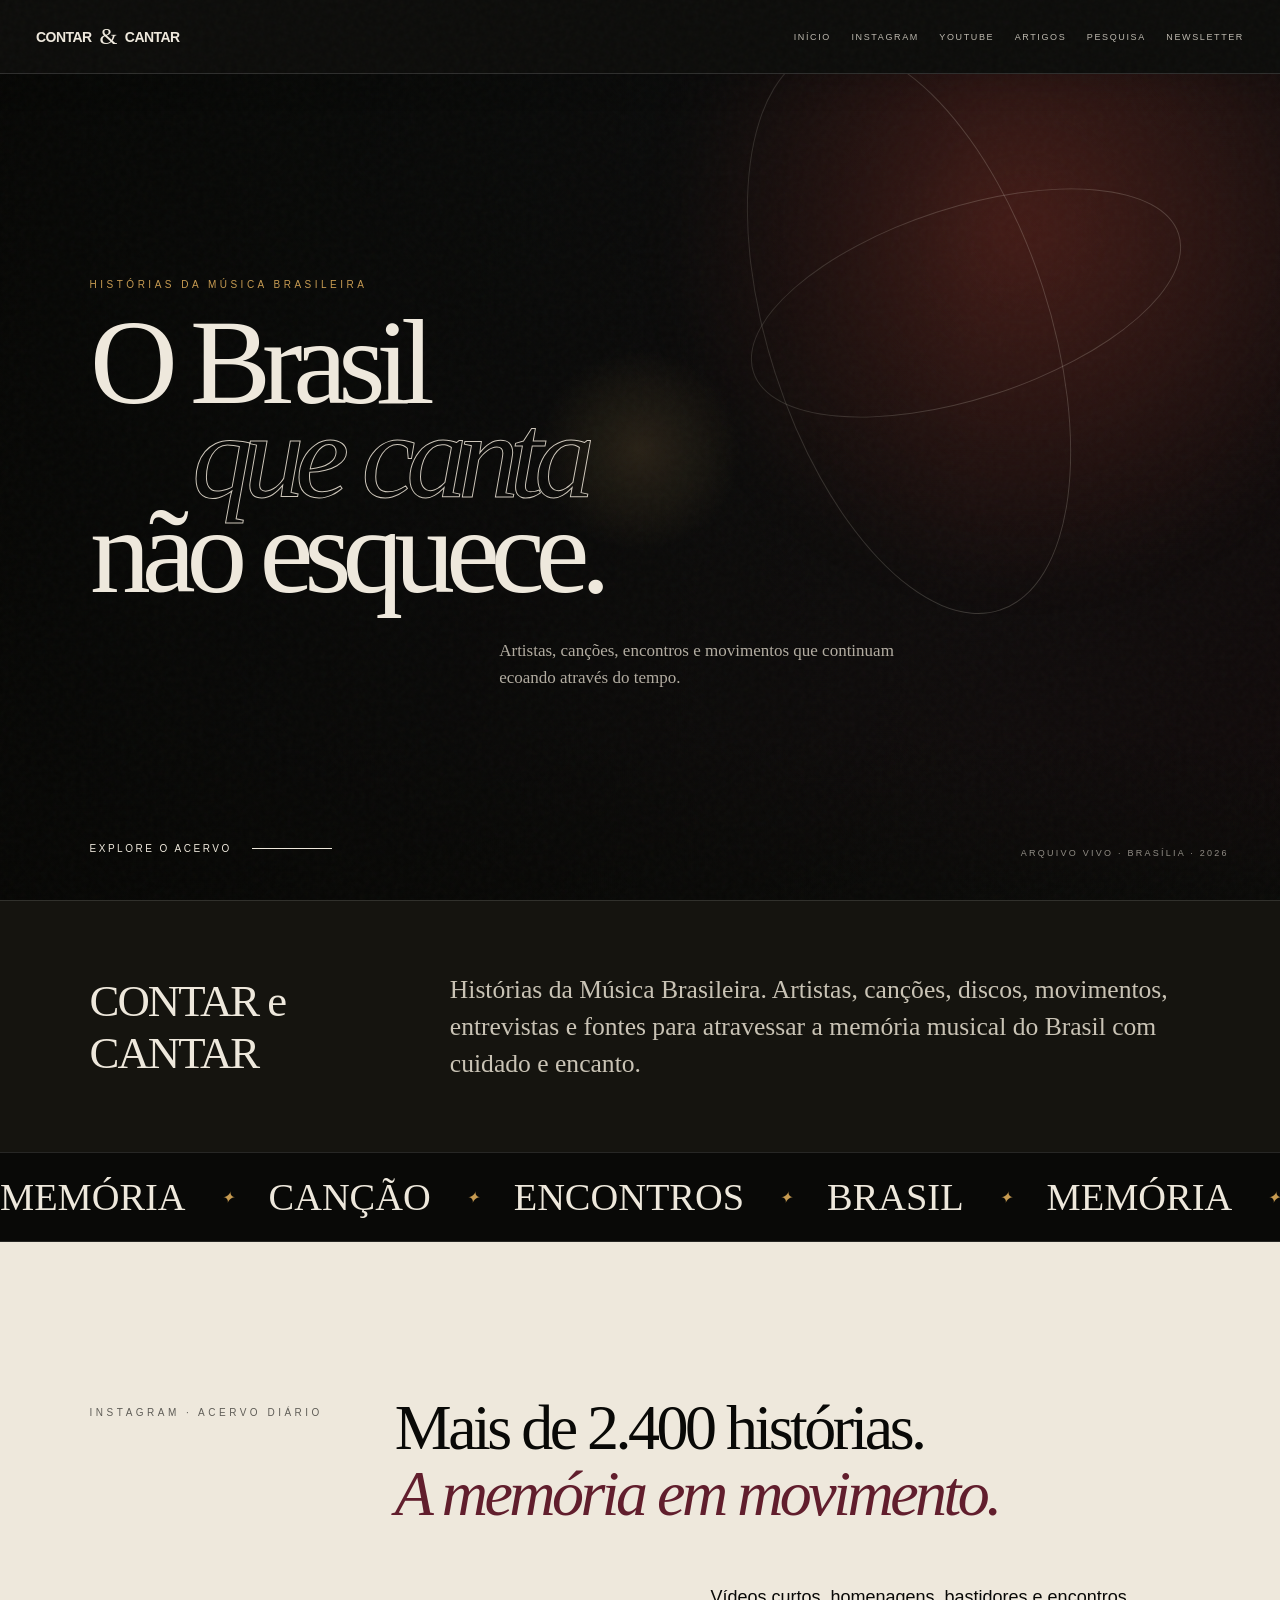
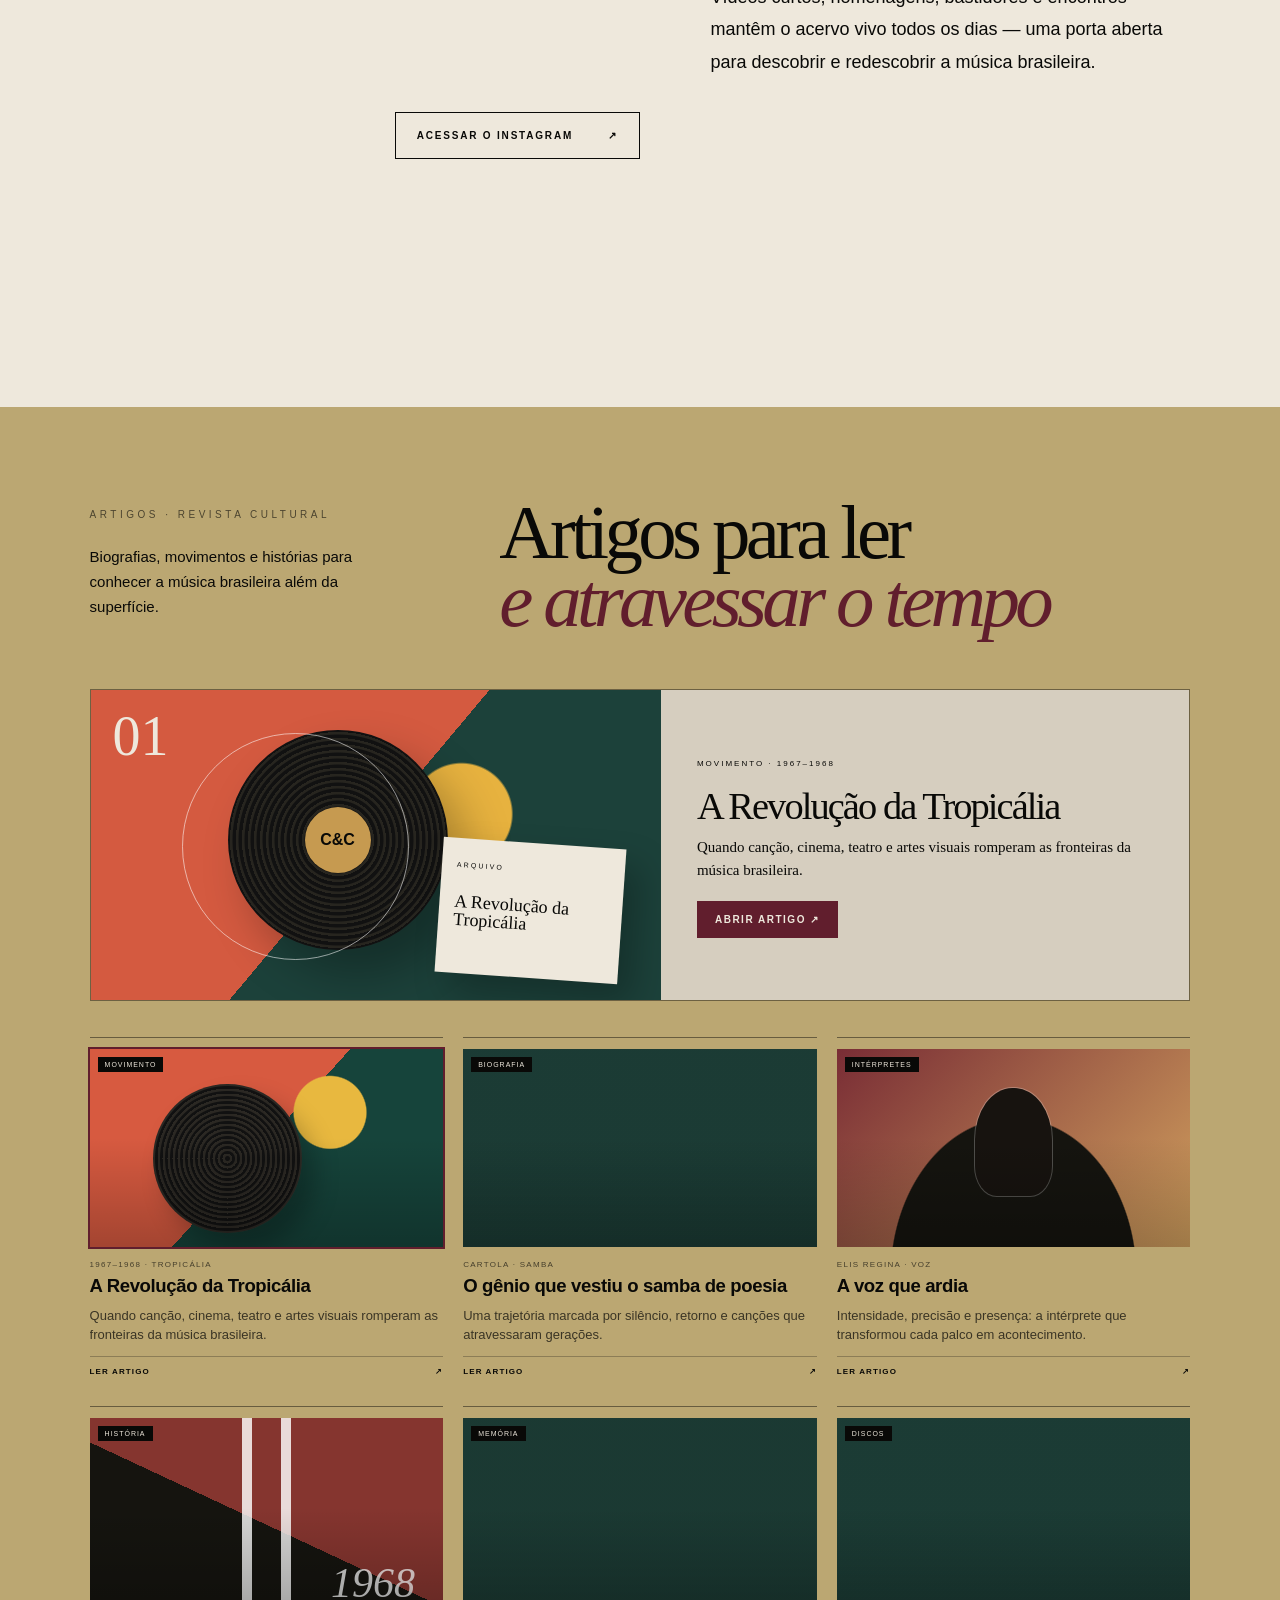
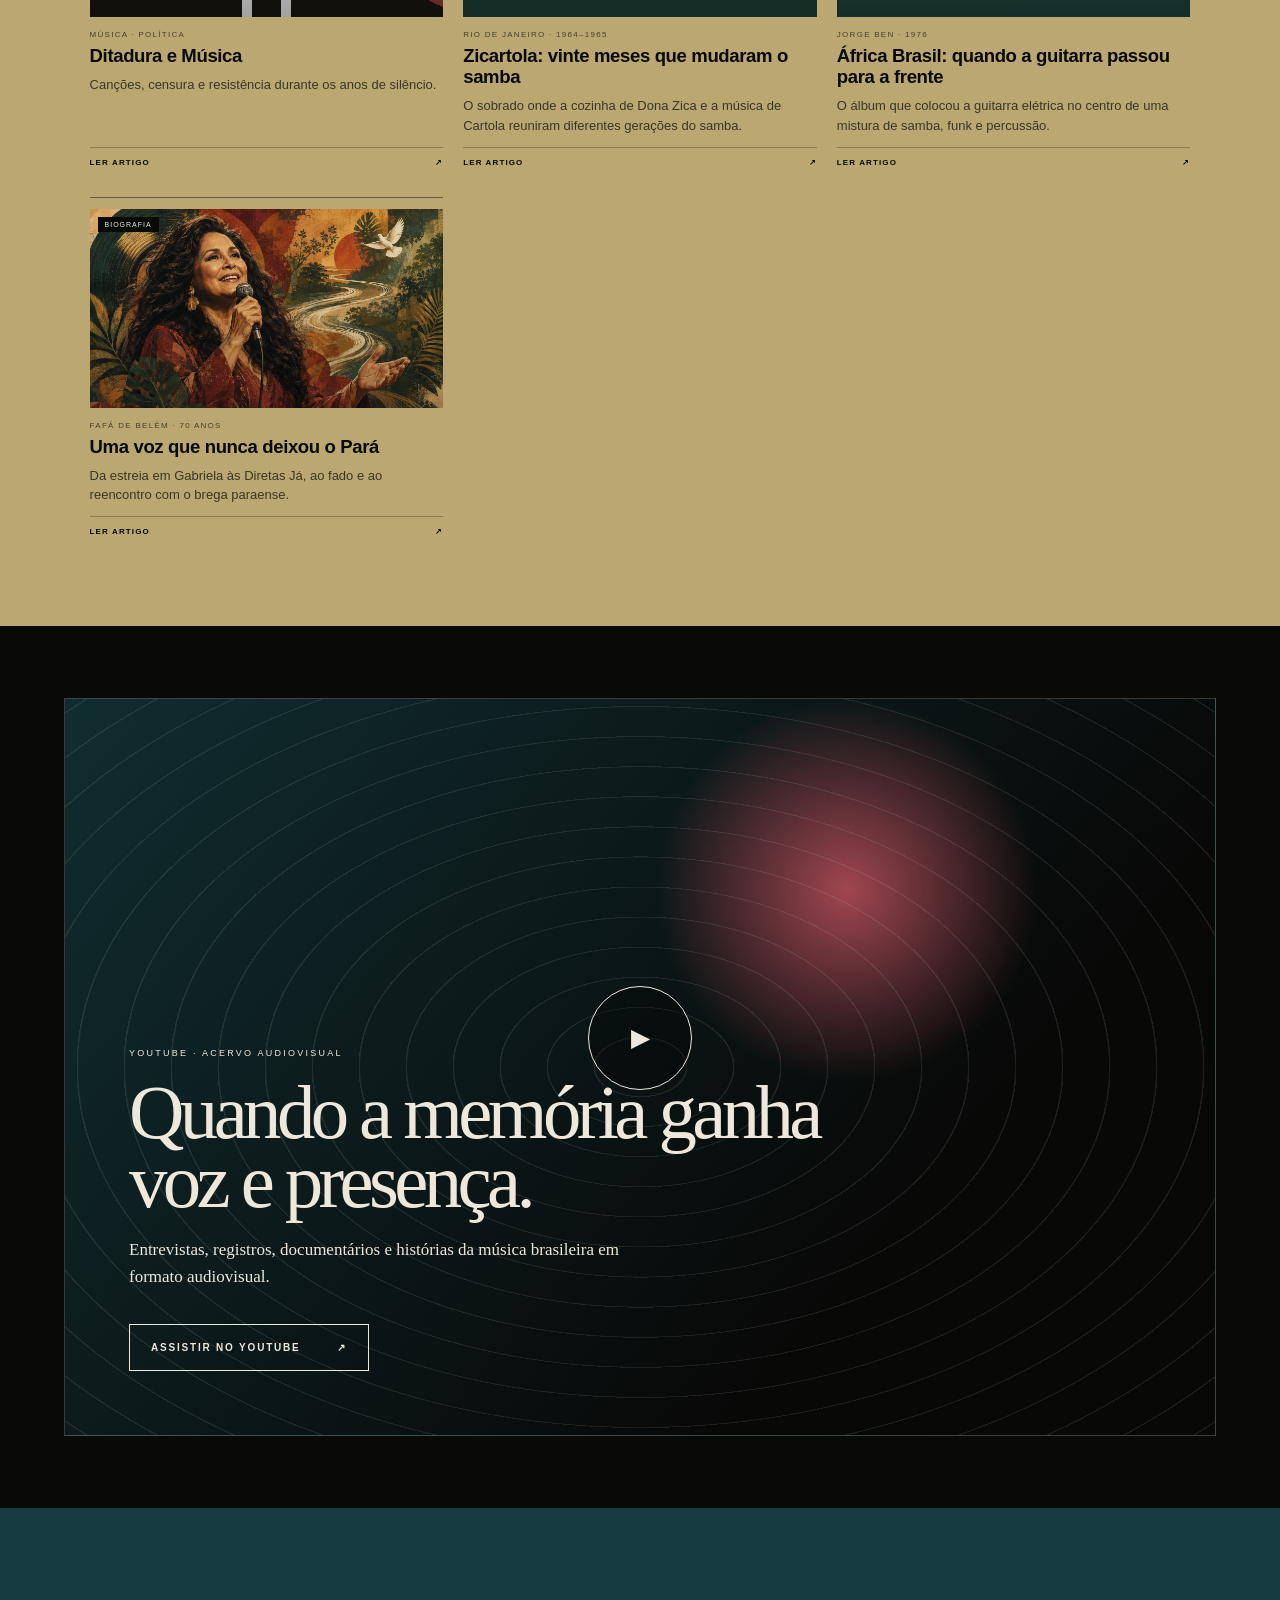
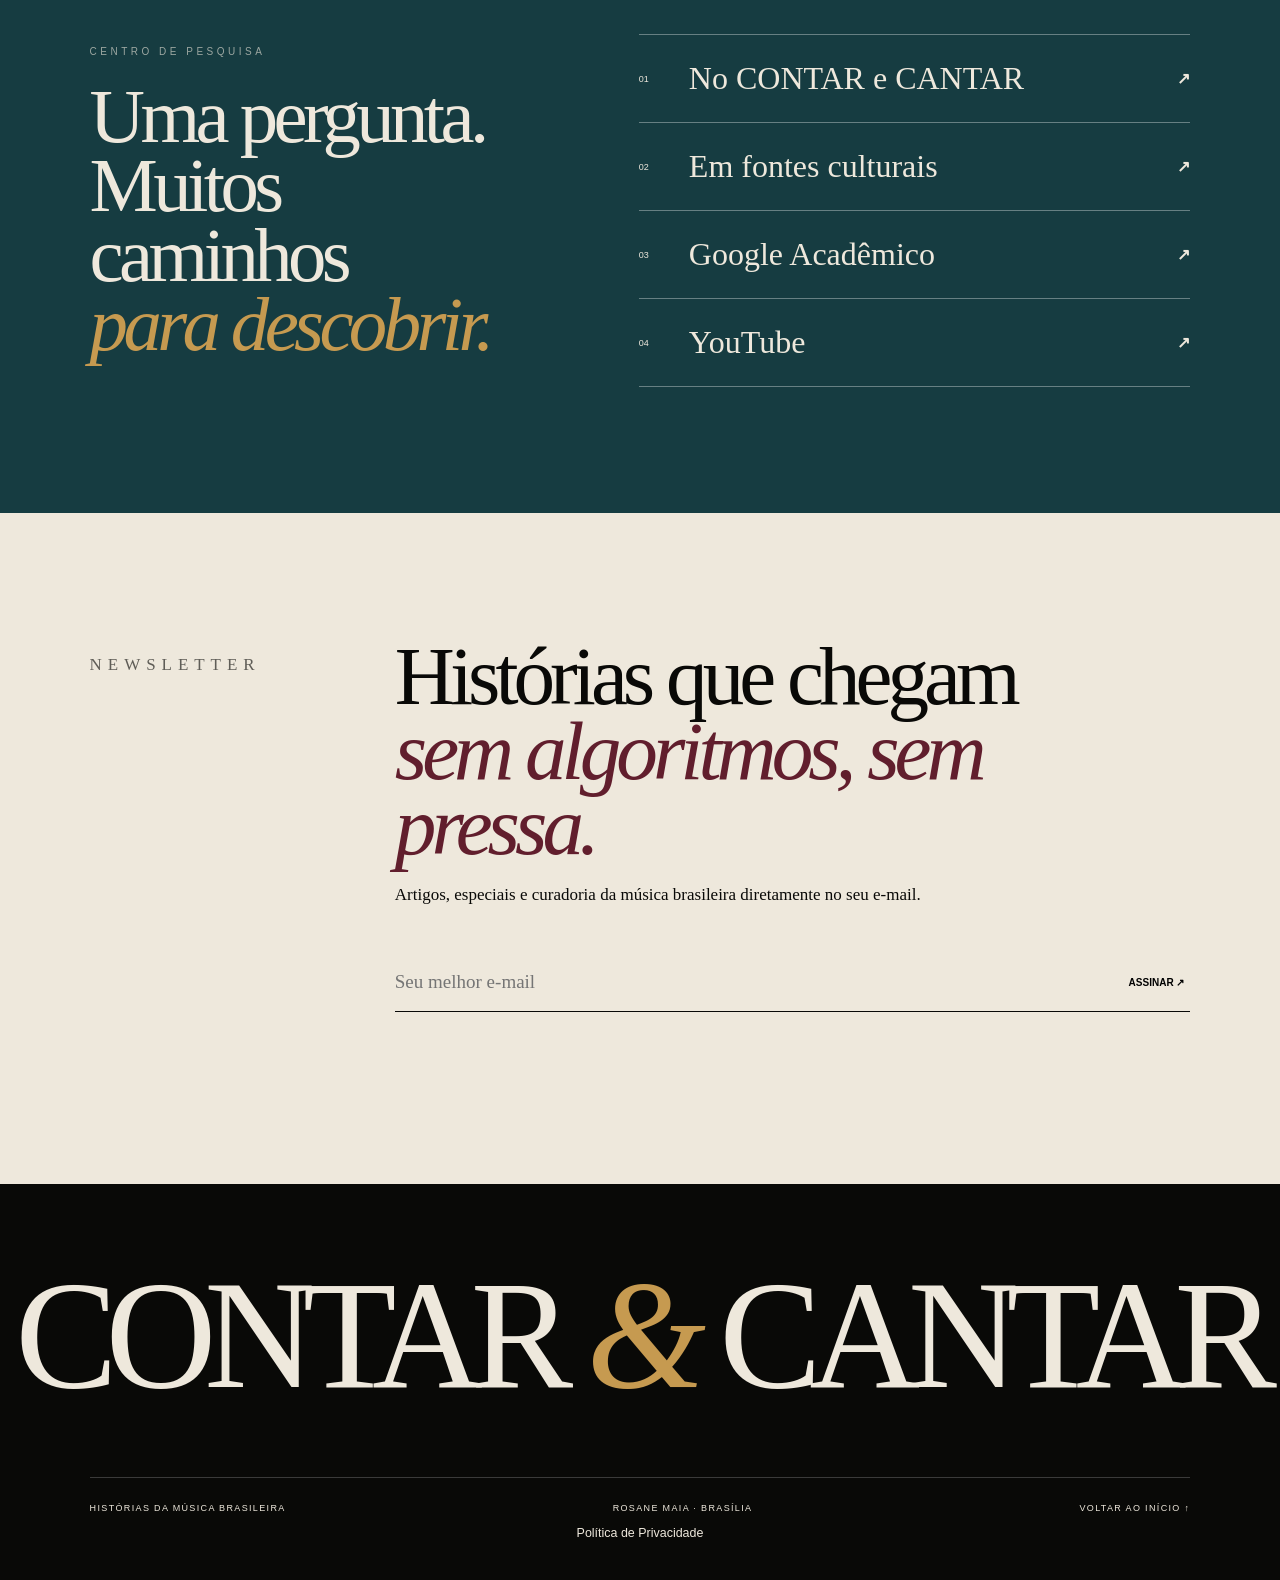
==== commit 986946f6: "Add files via upload" ====
--- a/index.html
+++ b/index.html
@@ -108,6 +108,8 @@
     @media(max-width:560px){.article-grid{grid-template-columns:1fr}.card-title{font-size:22px}.card-description{font-size:14px}}
     @media(prefers-reduced-motion:reduce){html{scroll-behavior:auto}*,*:before,*:after{animation-duration:.01ms!important;animation-iteration-count:1!important;transition-duration:.01ms!important}.reveal{opacity:1;transform:none}}
   </style>
+  <!-- Google AdSense -->
+  <script async src="https://pagead2.googlesyndication.com/pagead/js/adsbygoogle.js?client=ca-pub-9264164526699747" crossorigin="anonymous"></script>
 </head>
 <body>
   <div class="grain" aria-hidden="true"></div><div class="aura" aria-hidden="true"></div>
@@ -212,6 +214,7 @@
   <footer>
     <div class="footer-title"><span>CONTAR</span><i>&amp;</i><span>CANTAR</span></div>
     <div class="footer-bottom"><span>Histórias da Música Brasileira</span><span>Rosane Maia · Brasília</span><a href="#inicio">Voltar ao início ↑</a></div>
+    <p style="margin:.8rem 0 0;font-size:.78rem"><a href="politica-de-privacidade.html">Política de Privacidade</a></p>
   </footer>
 
   <script>
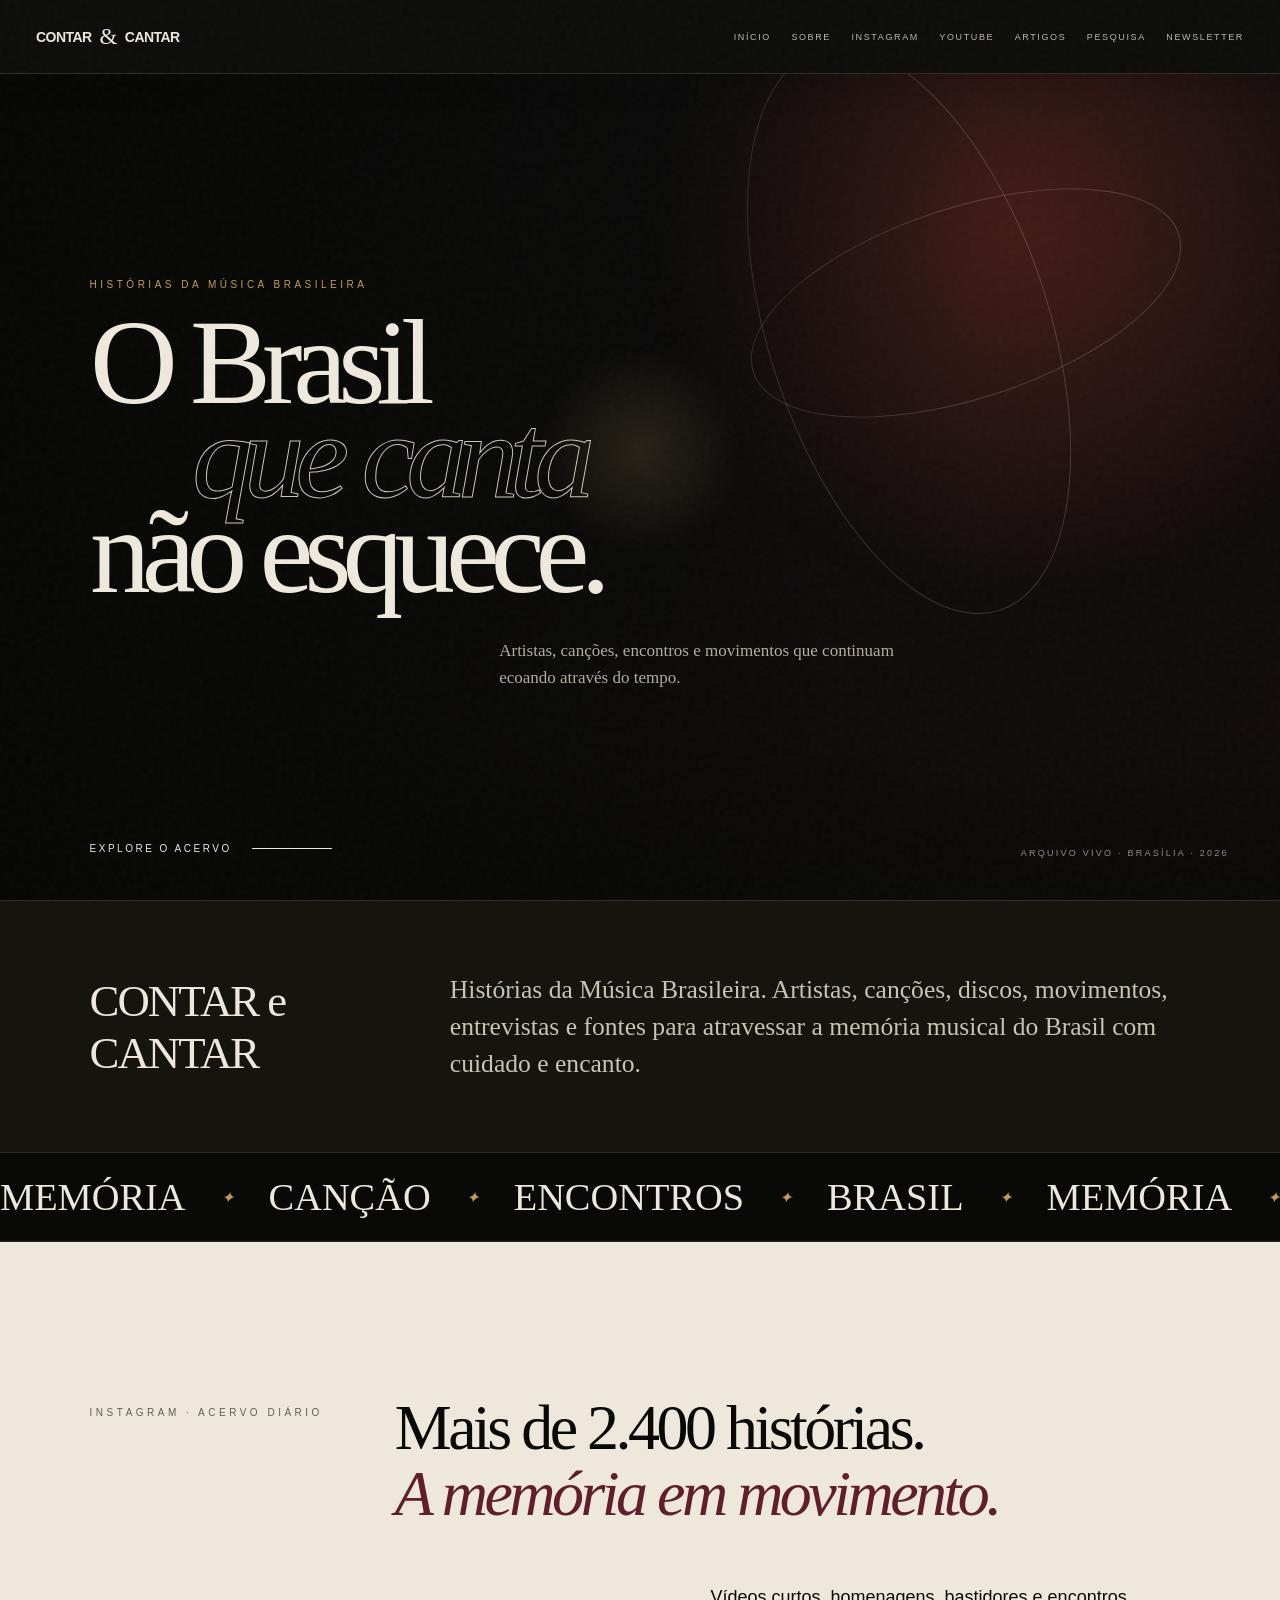
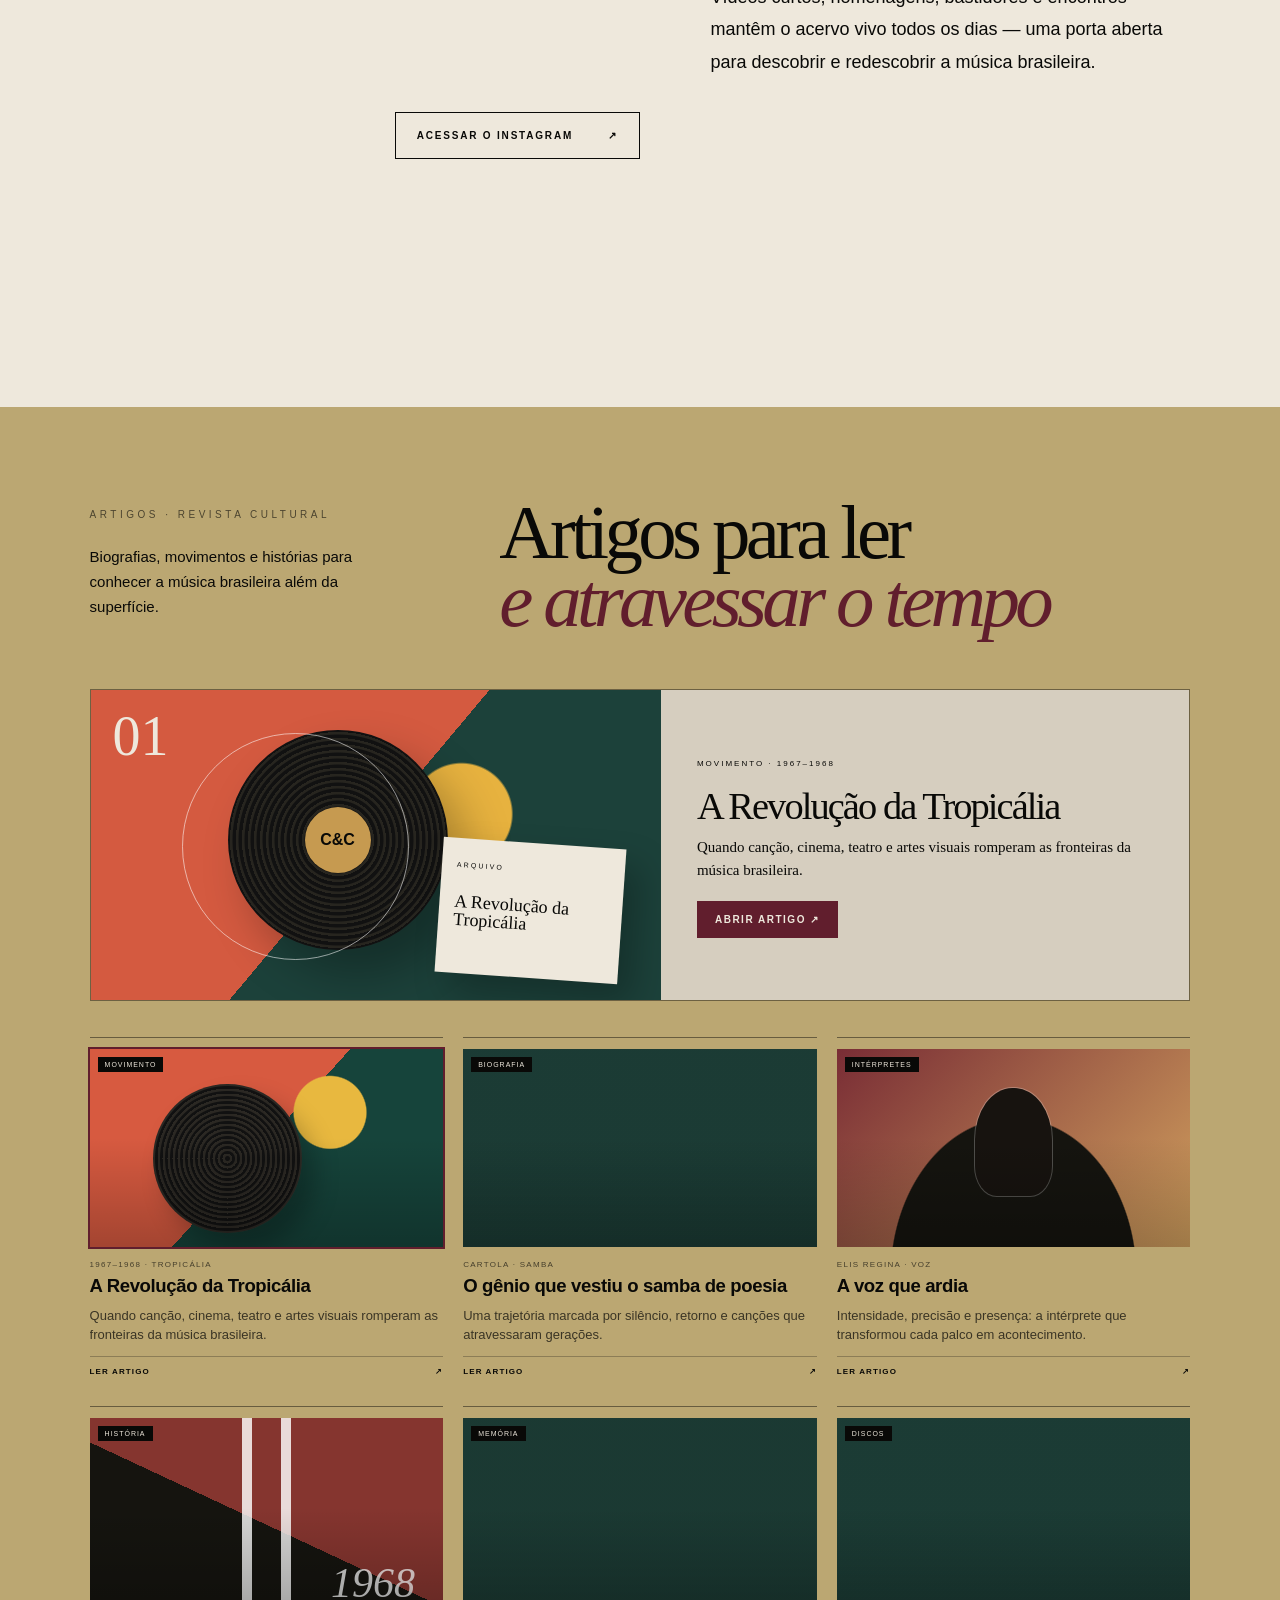
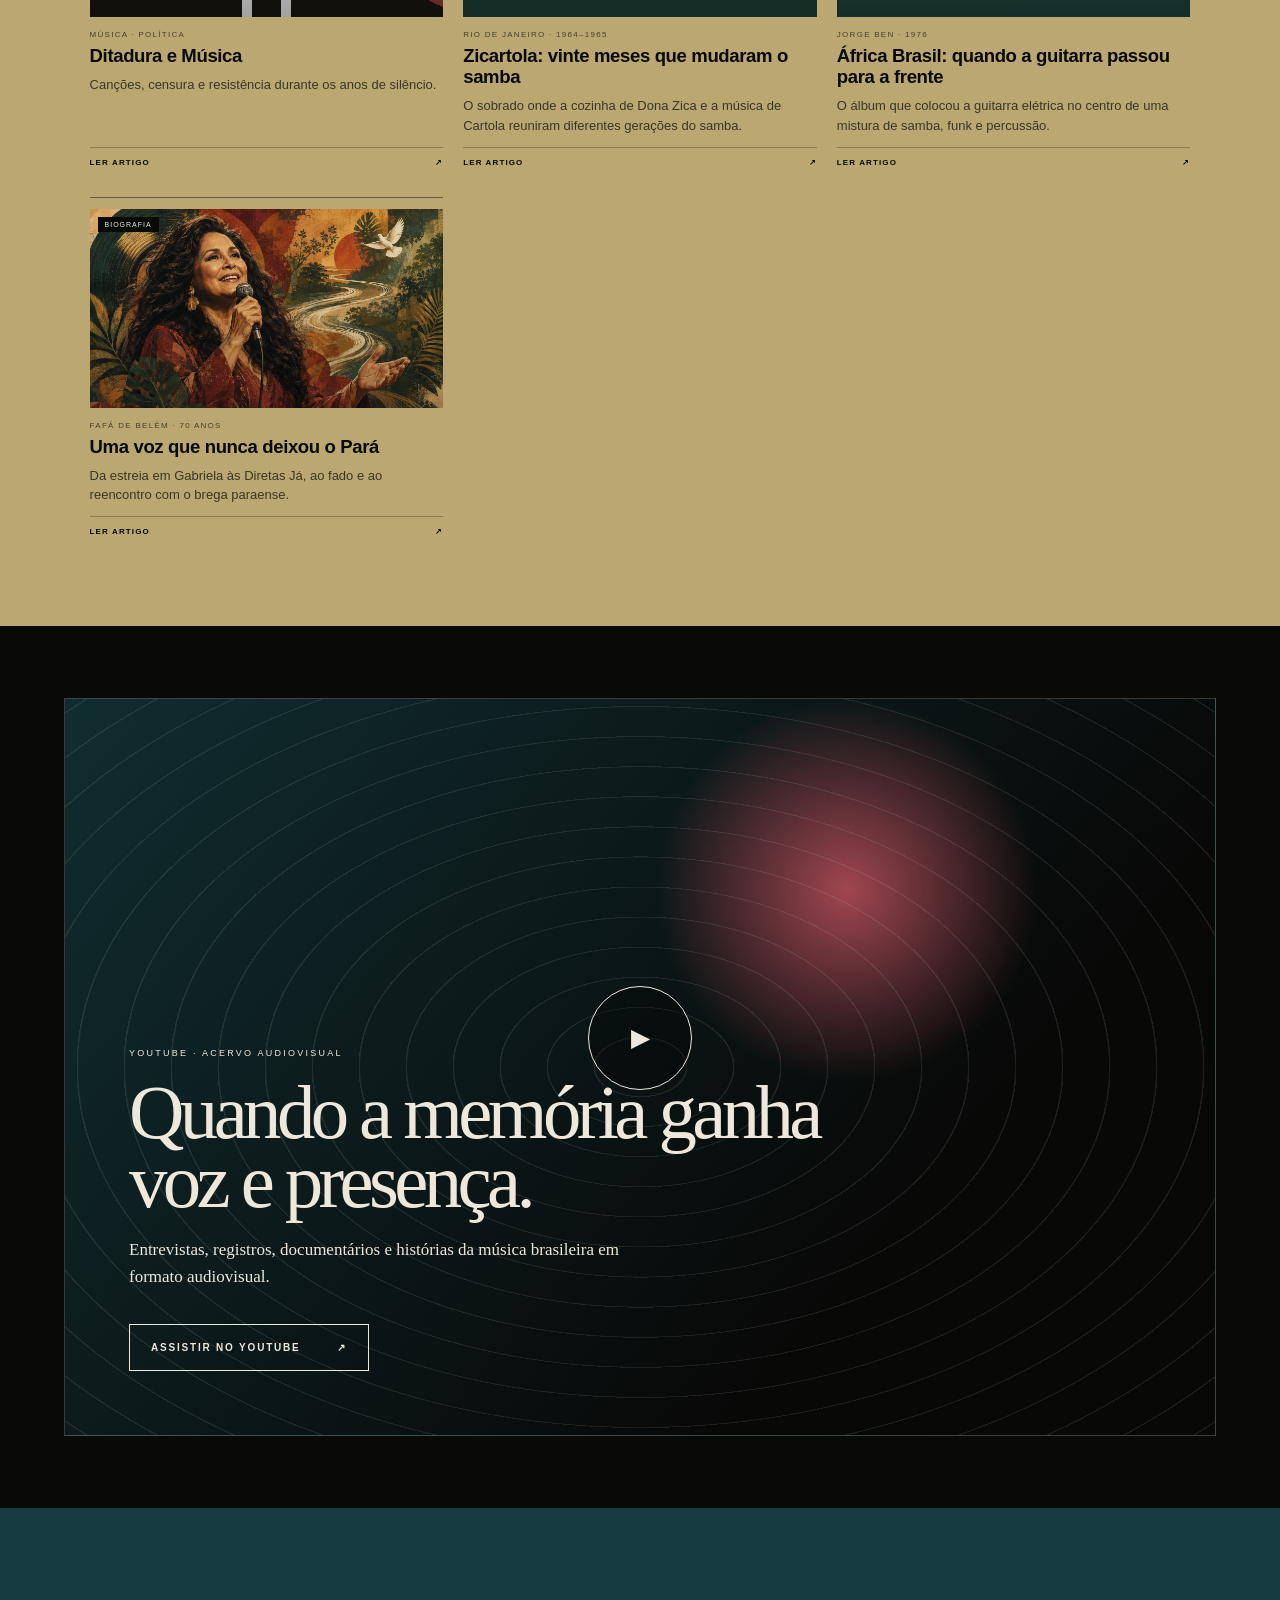
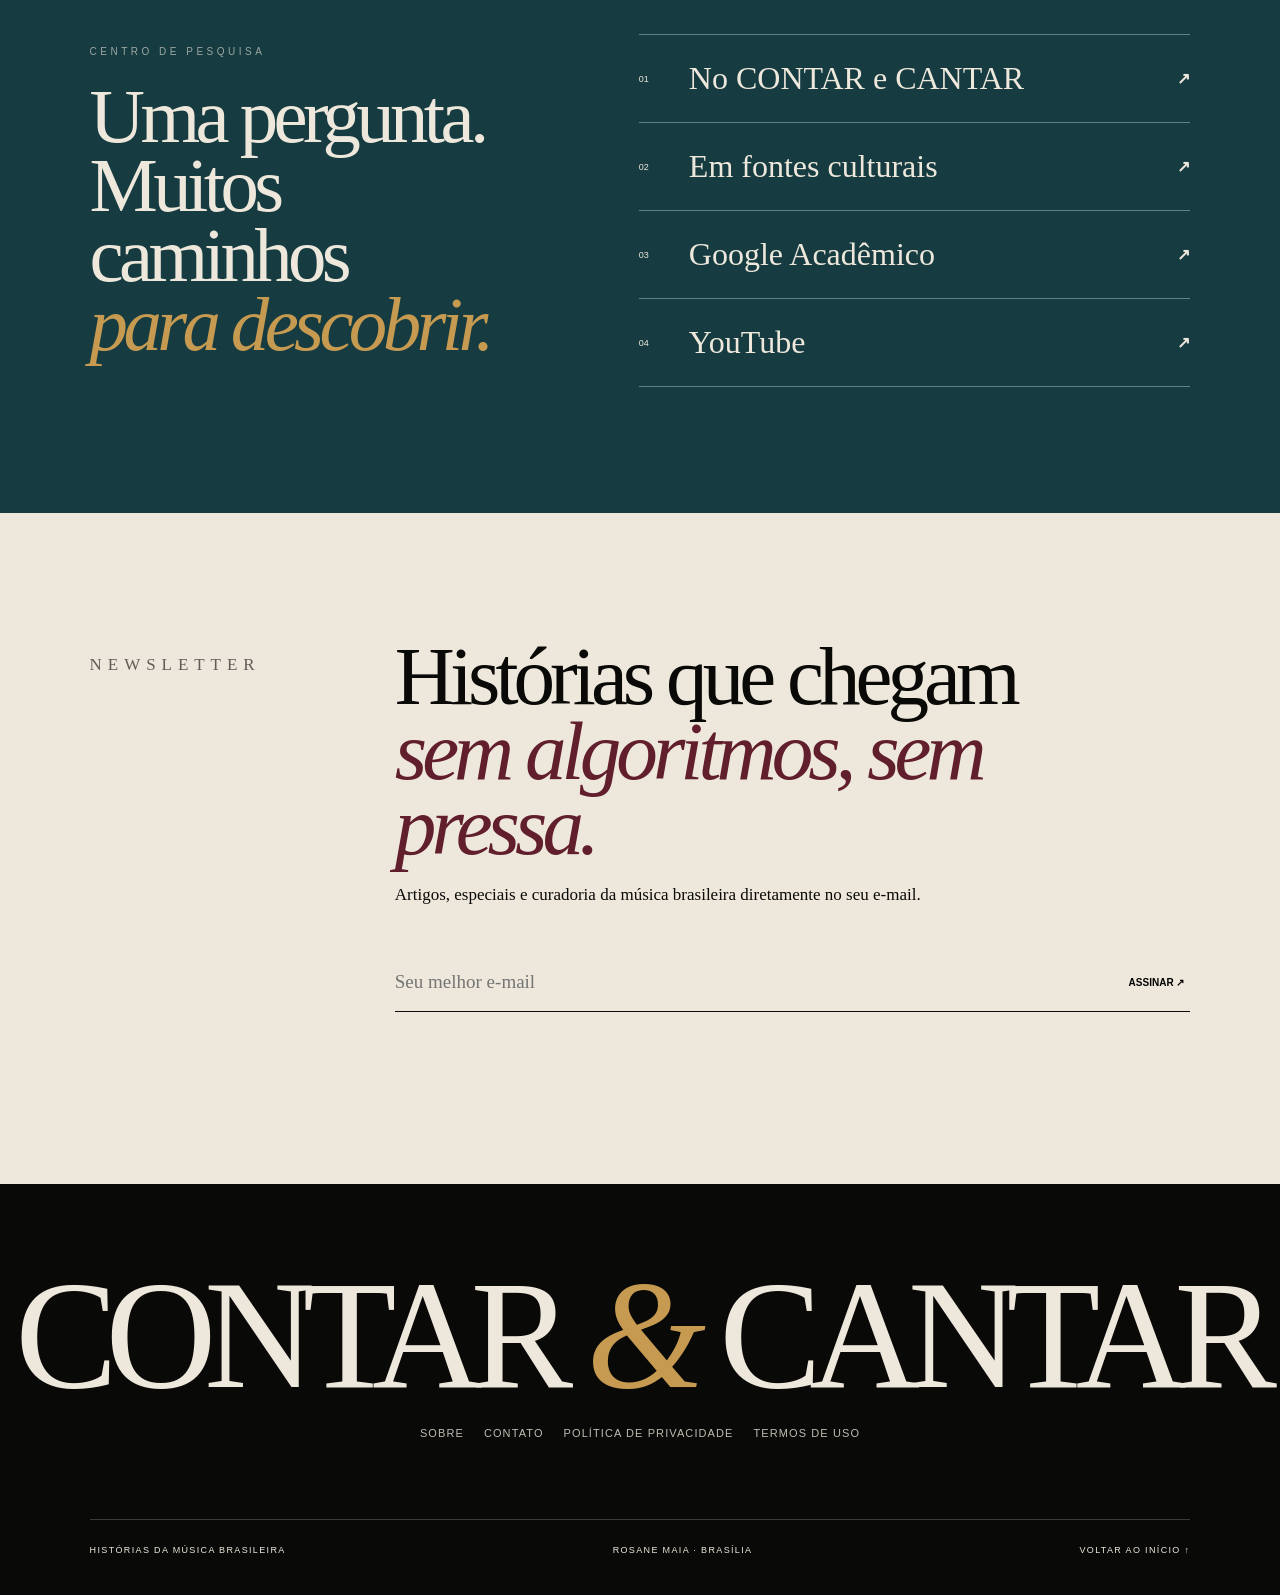
==== commit cf5e4c6f: "Update index.html" ====
--- a/index.html
+++ b/index.html
@@ -98,6 +98,8 @@
     .research-links a{display:grid;grid-template-columns:50px 1fr 25px;align-items:center;padding:25px 0;border-top:1px solid rgba(255,255,255,.35)}.research-links a:last-child{border-bottom:1px solid rgba(255,255,255,.35)}.research-links span{font-size:9px}.research-links strong{font:400 clamp(22px,2.5vw,38px) Georgia,serif}.research-links b{text-align:right}
     .newsletter{display:grid;grid-template-columns:1fr 3fr;gap:40px;padding:14vh 7vw;background:var(--paper);color:var(--ink)}.newsletter h2{margin:0;font:400 clamp(48px,6.5vw,98px)/.9 Georgia,serif;letter-spacing:-.06em}.newsletter h2 em{color:var(--wine);font-weight:400}.newsletter p{font:17px/1.6 Georgia,serif}.newsletter form{display:flex;margin-top:45px;border-bottom:1px solid}.newsletter input{flex:1;padding:18px 0;border:0;background:transparent;font:19px Georgia,serif;outline:0}.newsletter button{border:0;background:transparent;font-size:10px;font-weight:700;text-transform:uppercase;cursor:pointer}.form-note{min-height:20px;font:13px Arial!important;color:var(--wine)}
     footer{padding:10vh 7vw 40px;background:var(--ink);text-align:center}.footer-title{display:flex;justify-content:center;align-items:center;gap:2vw;font:400 clamp(60px,12vw,185px)/.8 Georgia,serif;letter-spacing:-.08em}.footer-title i{color:var(--gold);font-weight:400}.footer-bottom{display:flex;justify-content:space-between;margin-top:80px;padding-top:25px;border-top:1px solid rgba(255,255,255,.2);font-size:9px;letter-spacing:.15em;text-transform:uppercase}
+    .footer-links{display:flex;justify-content:center;gap:20px;flex-wrap:wrap;margin:30px 0;font-size:11px;text-transform:uppercase;letter-spacing:.1em}
+    .footer-links a{color:var(--paper);opacity:.8;transition:.2s}.footer-links a:hover{opacity:1;color:var(--gold)}
     @media(max-width:800px){
       .aura{display:none}header{padding:16px 20px}.menu{display:block}nav{position:absolute;top:74px;left:0;right:0;display:none;flex-direction:column;gap:0;padding:15px 20px 22px;background:#0b0b09;border-top:1px solid rgba(255,255,255,.12)}nav.open{display:flex}nav a{padding:14px 0;font-size:11px}
       .hero{min-height:94svh;padding:130px 22px 90px}.hero-image{inset:0;background-position:62% center}.orbit{display:none}h1{font-size:18vw}.hero h1 span:nth-child(2){margin-left:6vw}.hero-intro{max-width:78%;margin:30px 0 0 15vw;font-size:15px}.explore{left:22px;bottom:32px}.index{display:none}
@@ -108,15 +110,19 @@
     @media(max-width:560px){.article-grid{grid-template-columns:1fr}.card-title{font-size:22px}.card-description{font-size:14px}}
     @media(prefers-reduced-motion:reduce){html{scroll-behavior:auto}*,*:before,*:after{animation-duration:.01ms!important;animation-iteration-count:1!important;transition-duration:.01ms!important}.reveal{opacity:1;transform:none}}
   </style>
-  <!-- Google AdSense -->
-  <script async src="https://pagead2.googlesyndication.com/pagead/js/adsbygoogle.js?client=ca-pub-9264164526699747" crossorigin="anonymous"></script>
 </head>
 <body>
   <div class="grain" aria-hidden="true"></div><div class="aura" aria-hidden="true"></div>
   <header>
     <a class="brand" href="#inicio" aria-label="CONTAR e CANTAR — início"><span>CONTAR</span><i>&amp;</i><span>CANTAR</span></a>
     <nav id="nav" aria-label="Principal">
-      <a href="#inicio">Início</a><a href="#instagram">Instagram</a><a href="#youtube">YouTube</a><a href="#artigos">Artigos</a><a href="#pesquisa">Pesquisa</a><a href="#newsletter">Newsletter</a>
+      <a href="#inicio">Início</a>
+      <a href="sobre.html">Sobre</a>
+      <a href="#instagram">Instagram</a>
+      <a href="#youtube">YouTube</a>
+      <a href="#artigos">Artigos</a>
+      <a href="#pesquisa">Pesquisa</a>
+      <a href="#newsletter">Newsletter</a>
     </nav>
     <button class="menu" id="menu" type="button" aria-label="Abrir menu" aria-expanded="false"><span></span><span></span></button>
   </header>
@@ -213,8 +219,15 @@
 
   <footer>
     <div class="footer-title"><span>CONTAR</span><i>&amp;</i><span>CANTAR</span></div>
+    
+    <div class="footer-links">
+      <a href="sobre.html">Sobre</a>
+      <a href="contato.html">Contato</a>
+      <a href="politica-de-privacidade.html">Política de Privacidade</a>
+      <a href="termos-de-uso.html">Termos de Uso</a>
+    </div>
+
     <div class="footer-bottom"><span>Histórias da Música Brasileira</span><span>Rosane Maia · Brasília</span><a href="#inicio">Voltar ao início ↑</a></div>
-    <p style="margin:.8rem 0 0;font-size:.78rem"><a href="politica-de-privacidade.html">Política de Privacidade</a></p>
   </footer>
 
   <script>
@@ -243,5 +256,8 @@
     window.addEventListener("pointermove",e=>{document.documentElement.style.setProperty("--mx",e.clientX/window.innerWidth-.5);document.documentElement.style.setProperty("--my",e.clientY/window.innerHeight-.5);document.documentElement.style.setProperty("--px",e.clientX+"px");document.documentElement.style.setProperty("--py",e.clientY+"px")},{passive:true});
     document.getElementById("newsletter-form").addEventListener("submit",e=>{e.preventDefault();document.getElementById("form-note").textContent="Cadastro demonstrativo: conectaremos o formulário ao serviço de newsletter na versão definitiva."});
   </script>
+
+  <!-- Google AdSense - Movido para o final do body para otimizar carregamento (QA) -->
+  <script async src="https://pagead2.googlesyndication.com/pagead/js/adsbygoogle.js?client=ca-pub-9264164526699747" crossorigin="anonymous"></script>
 </body>
 </html>
